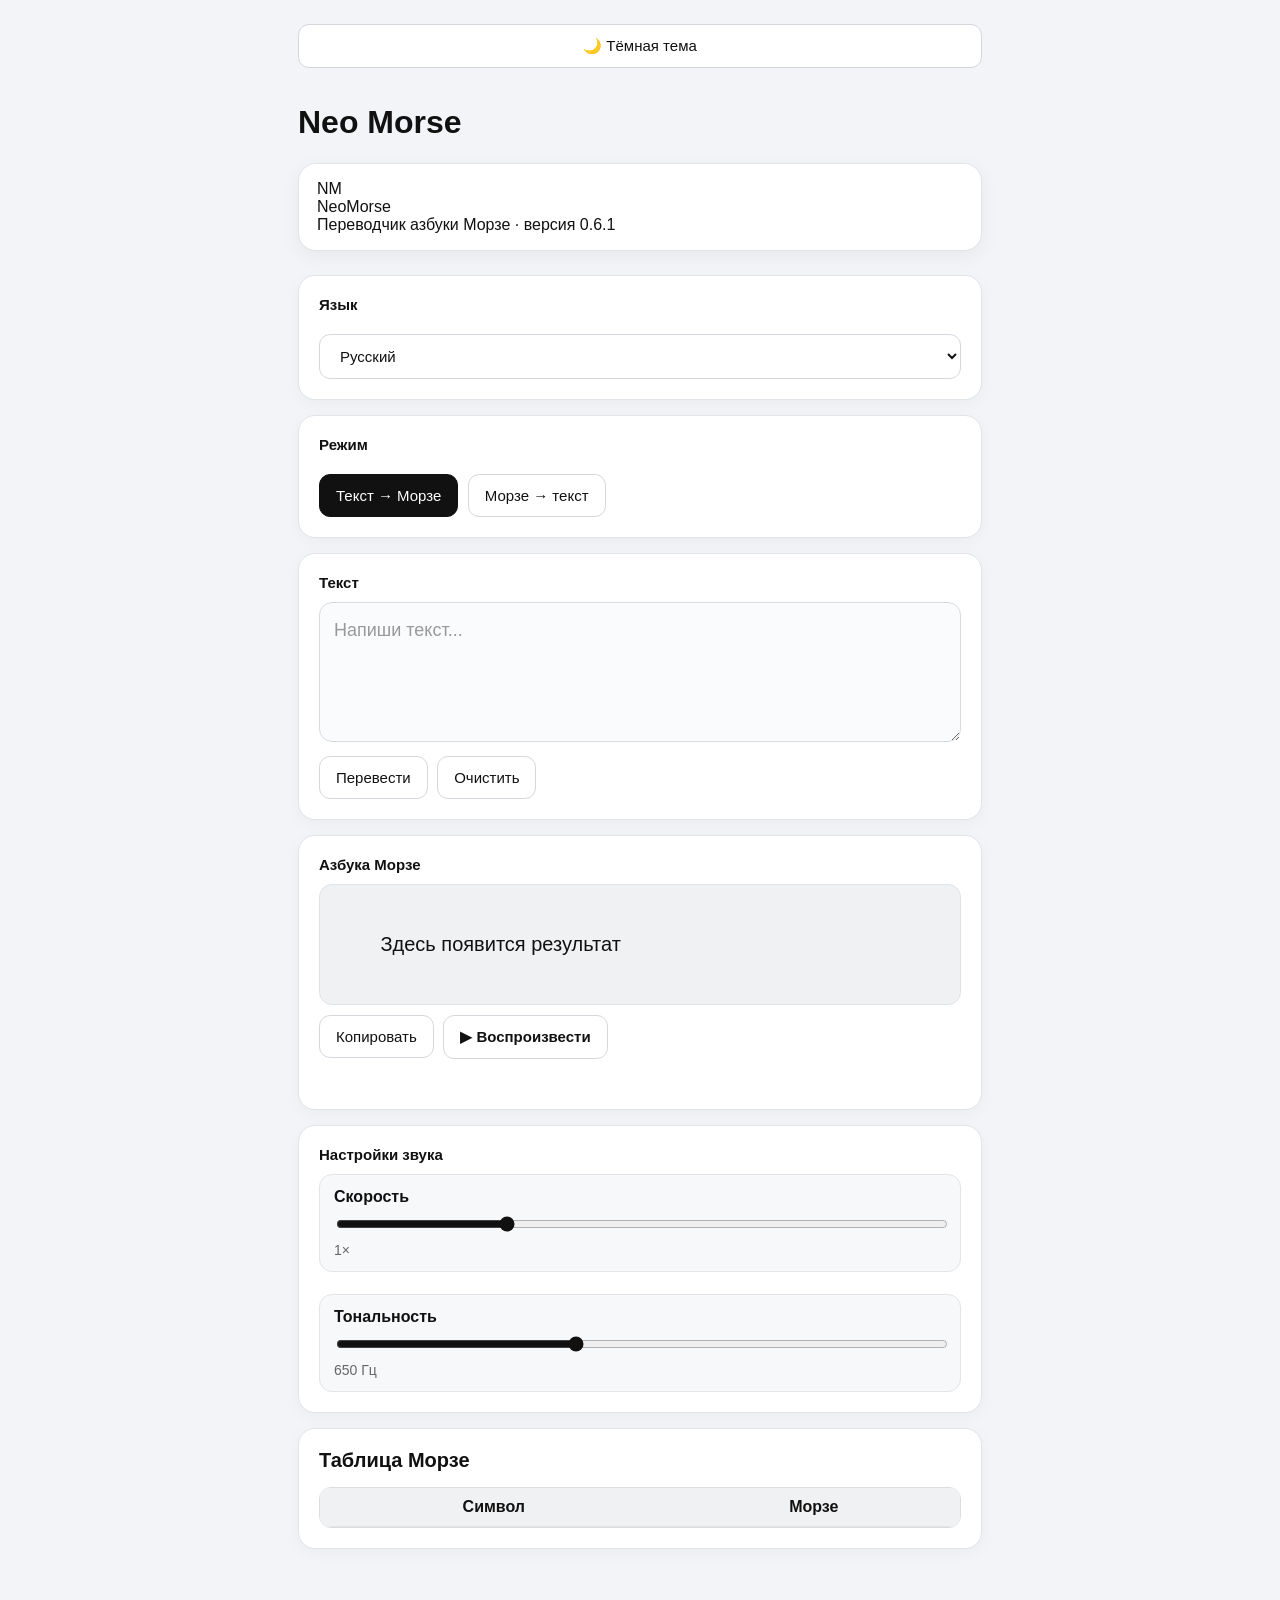
==== index.html @ 364a1598 "Remove commented section for NEO MORSE update" ====
<!DOCTYPE html>
<html lang="ru">
<head>
<meta charset="UTF-8">
<meta name="viewport" content="width=device-width, initial-scale=1.0">

<title>NeoMorse - v0.5.3</title>

<style>

    * {
        box-sizing: border-box;
    }

    html {
        scroll-behavior: smooth;
    }

    body {
        font-family: Arial, sans-serif;
        max-width: 720px;
        margin: 0 auto;
        padding: 24px 18px 40px;
        background: #f2f4f7;
        color: #111;
    }


    /* ==================================================
       HEADER
    ================================================== */

    .app-header {
        display: flex;
        align-items: center;
        gap: 14px;
        margin-bottom: 24px;
        padding: 16px 18px;
        background: white;
        border: 1px solid #e1e4e8;
        border-radius: 18px;
        box-shadow: 0 6px 20px rgba(0, 0, 0, 0.05);
    }


    .app-logo {
        width: 52px;
        height: 52px;
        flex: 0 0 52px;
        display: flex;
        align-items: center;
        justify-content: center;
        border-radius: 15px;
        background: #111;
        color: white;
        font-size: 18px;
        font-weight: 800;
        letter-spacing: -1px;
    }


    .app-title-area {
        min-width: 0;
    }


    .app-title {
        margin: 0;
        font-size: 25px;
        line-height: 1.1;
        letter-spacing: -0.5px;
    }


    .app-subtitle {
        margin-top: 5px;
        color: #777;
        font-size: 13px;
    }


    /* ==================================================
       BOXES
    ================================================== */

    .box {
        background: white;
        padding: 20px;
        border-radius: 17px;
        margin-bottom: 15px;
        border: 1px solid #e1e4e8;
        box-shadow: 0 4px 15px rgba(0, 0, 0, 0.035);
    }


    .box:last-child {
        margin-bottom: 0;
    }


    /* ==================================================
       LABELS
    ================================================== */

    .label {
        font-weight: 700;
        margin-bottom: 11px;
        font-size: 15px;
    }


    .setting-label {
        display: block;
        font-weight: 700;
        margin-bottom: 8px;
    }


    /* ==================================================
       TEXTAREA
    ================================================== */

    textarea {
        width: 100%;
        height: 140px;
        box-sizing: border-box;
        resize: vertical;
        padding: 14px;
        font-size: 18px;
        font-family: Arial, sans-serif;
        line-height: 1.45;
        color: #111;
        background: #fafbfc;
        border: 1px solid #d7dbe0;
        border-radius: 13px;
        outline: none;
        transition:
            border-color 0.15s ease,
            box-shadow 0.15s ease,
            background 0.15s ease;
    }


    textarea::placeholder {
        color: #999;
    }


    textarea:hover {
        background: #fff;
        border-color: #c9ced4;
    }


    textarea:focus {
        background: white;
        border-color: #111;
        box-shadow: 0 0 0 3px rgba(0, 0, 0, 0.07);
    }


    /* ==================================================
       BUTTONS
    ================================================== */

    button,
    select {
        padding: 12px 16px;
        margin-top: 10px;
        margin-right: 5px;
        border: 1px solid #d4d8dd;
        border-radius: 11px;
        background: white;
        color: #111;
        cursor: pointer;
        font-size: 15px;
        font-family: Arial, sans-serif;
        transition:
            background 0.15s ease,
            border-color 0.15s ease,
            transform 0.08s ease,
            box-shadow 0.15s ease;
    }


    button:hover,
    select:hover {
        background: #f3f4f5;
        border-color: #c4c9cf;
    }


    button:active {
        transform: translateY(1px);
    }


    button:focus-visible,
    select:focus-visible {
        outline: none;
        border-color: #111;
        box-shadow: 0 0 0 3px rgba(0, 0, 0, 0.08);
    }


    button.active {
        background: #111;
        color: white;
        border-color: #111;
    }


    button.active:hover {
        background: #222;
    }


    /* ==================================================
       SELECT
    ================================================== */

    select {
        width: 100%;
        margin-right: 0;
        appearance: auto;
    }


    /* ==================================================
       RESULT
    ================================================== */

    .result {
        min-height: 70px;
        padding: 16px;
        background: #f0f1f3;
        border: 1px solid #e0e2e5;
        border-radius: 13px;
        font-size: 20px;
        word-break: break-word;
        white-space: pre-wrap;
        line-height: 1.45;
    }


    /* ==================================================
       STATUS
    ================================================== */

    #status {
        min-height: 20px;
        margin-top: 10px;
        color: #70757b;
        font-size: 14px;
    }


    /* ==================================================
       PLAY BUTTON
    ================================================== */

    #playButton {
        font-weight: 700;
    }


    #playButton.playing {
        background: #111;
        color: white;
        border-color: #111;
    }


    /* ==================================================
       TABLE
    ================================================== */

    .table-title {
        margin-top: 0;
        margin-bottom: 15px;
        font-size: 20px;
    }


    .table-wrapper {
        width: 100%;
        overflow-x: auto;
        border: 1px solid #ddd;
        border-radius: 12px;
    }


    .morse-table {
        width: 100%;
        border-collapse: collapse;
        background: white;
    }


    .morse-table th,
    .morse-table td {
        padding: 10px;
        border-bottom: 1px solid #e1e3e6;
        text-align: center;
    }


    .morse-table tr:last-child td {
        border-bottom: none;
    }


    .morse-table th {
        background: #f0f1f3;
        font-weight: bold;
    }


    .morse-table tbody tr:hover {
        background: #fafafa;
    }


    .morse-code {
        font-family: monospace;
        font-size: 18px;
        letter-spacing: 2px;
    }


    /* ==================================================
       SETTINGS
    ================================================== */

    .setting {
        margin-bottom: 22px;
        padding: 13px 14px;
        background: #f7f8f9;
        border: 1px solid #e3e5e8;
        border-radius: 13px;
    }


    .setting:last-child {
        margin-bottom: 0;
    }


    .setting-value {
        display: block;
        margin-top: 6px;
        color: #666;
        font-size: 14px;
    }


    input[type="range"] {
        width: 100%;
        accent-color: #111;
        cursor: pointer;
    }


    /* ==================================================
       MOBILE
    ================================================== */

    @media (max-width: 500px) {

        body {
            max-width: 100%;
            margin: 0;
            padding: 12px 10px 25px;
        }


        .app-header {
            padding: 14px;
            margin-bottom: 12px;
            border-radius: 16px;
        }


        .app-logo {
            width: 46px;
            height: 46px;
            flex-basis: 46px;
            border-radius: 13px;
            font-size: 16px;
        }


        .app-title {
            font-size: 22px;
        }


        .app-subtitle {
            font-size: 12px;
        }


        .box {
            padding: 15px;
            border-radius: 15px;
            margin-bottom: 12px;
        }


        textarea {
            height: 125px;
            font-size: 17px;
        }


        button,
        select {
            font-size: 14px;
            padding: 11px 12px;
        }


        .result {
            font-size: 18px;
            padding: 14px;
        }


        .morse-table th,
        .morse-table td {
            padding: 8px 5px;
        }


        .morse-code {
            font-size: 17px;
        }

    }


    /* ==================================================
       VERY SMALL PHONES
    ================================================== */

    @media (max-width: 360px) {

        body {
            padding-left: 7px;
            padding-right: 7px;
        }


        .app-header {
            gap: 10px;
        }


        .app-logo {
            width: 42px;
            height: 42px;
            flex-basis: 42px;
        }


        .app-title {
            font-size: 20px;
        }


        .box {
            padding: 13px;
        }


        button {
            padding: 10px;
        }

    }


/* ==================================================
   DARK MODE — Neo Morse 0.5.2
================================================== */

body.dark-mode {
    background: #121212;
    color: #eeeeee;
}

body.dark-mode .subtitle {
    color: #aaaaaa;
}

body.dark-mode .box {
    background: #1e1e1e;
    border-color: #333333;
}

body.dark-mode textarea {
    background: #181818;
    color: #eeeeee;
    border-color: #444444;
}

body.dark-mode textarea::placeholder {
    color: #888888;
}

body.dark-mode button,
body.dark-mode select {
    background: #1e1e1e;
    color: #eeeeee;
    border-color: #444444;
}

body.dark-mode button:hover,
body.dark-mode select:hover {
    background: #2a2a2a;
}

body.dark-mode button.active {
    background: #eeeeee;
    color: #111111;
}

body.dark-mode .result {
    background: #181818;
    color: #eeeeee;
}

body.dark-mode #status {
    color: #aaaaaa;
}

body.dark-mode .morse-table {
    background: #1e1e1e;
    color: #eeeeee;
}

body.dark-mode .morse-table th,
body.dark-mode .morse-table td {
    border-color: #444444;
}

body.dark-mode .morse-table th {
    background: #2a2a2a;
}

body.dark-mode .setting-value {
    color: #aaaaaa;
}


/* Кнопка тёмной темы */

.theme-button {
    width: 100%;
    margin-top: 0;
    margin-bottom: 15px;
}

   
</style>
</head>

<body>

<button
    id="themeButton"
    class="theme-button"
>
    🌙 Тёмная тема
</button>

   <h1>Neo Morse</h1>


<!-- ==================================================
     NEO MORSE HEADER
================================================== -->

<header class="app-header">

    <div class="brand">

        <div class="brand-logo">
            NM
        </div>

        <div class="brand-text">

            <div class="brand-name">
                NeoMorse
            </div>

            <div class="brand-version">
                Переводчик азбуки Морзе · версия 0.6.1
            </div>

        </div>

    </div>

</header>


<!-- ==================================================
     ЯЗЫК
================================================== -->

<div class="box">

    <div class="label">
        Язык
    </div>

    <select id="languageSelect">

        <option value="ru">
            Русский
        </option>

        <option value="en">
            English
        </option>

    </select>

</div>


<!-- ==================================================
     РЕЖИМ
================================================== -->

<div class="box">

    <div class="label">
        Режим
    </div>

    <button id="encodeButton" class="active">
        Текст → Морзе
    </button>

    <button id="decodeButton">
        Морзе → текст
    </button>

</div>


<!-- ==================================================
     ВВОД
================================================== -->

<div class="box">

    <div class="label" id="inputLabel">
        Текст
    </div>

    <textarea
        id="input"
        placeholder="Напиши текст..."
    ></textarea>

    <br>

    <button id="translateButton">
        Перевести
    </button>

    <button id="clearButton">
        Очистить
    </button>

</div>


<!-- ==================================================
     РЕЗУЛЬТАТ
================================================== -->

<div class="box">

    <div class="label" id="resultLabel">
        Азбука Морзе
    </div>

    <div id="result" class="result">
        Здесь появится результат
    </div>

    <button id="copyButton">
        Копировать
    </button>

    <button id="playButton">
        ▶ Воспроизвести
    </button>

    <div id="status"></div>

</div>


<!-- ==================================================
     НАСТРОЙКИ ЗВУКА
================================================== -->

<div class="box">

    <div class="label">
        Настройки звука
    </div>


    <div class="setting">

        <span class="setting-label">
            Скорость
        </span>

        <input
            type="range"
            id="speedRange"
            min="0.25"
            max="3"
            step="0.25"
            value="1"
        >

        <span
            class="setting-value"
            id="speedValue"
        >
            1×
        </span>

    </div>


    <div class="setting">

        <span class="setting-label">
            Тональность
        </span>

        <input
            type="range"
            id="pitchRange"
            min="300"
            max="1200"
            step="50"
            value="650"
        >

        <span
            class="setting-value"
            id="pitchValue"
        >
            650 Гц
        </span>

    </div>

</div>


<!-- ==================================================
     ТАБЛИЦА
================================================== -->

<div class="box">

    <h2 class="table-title">
        Таблица Морзе
    </h2>

    <div class="table-wrapper">

        <table class="morse-table">

            <thead>

                <tr>
                    <th>Символ</th>
                    <th>Морзе</th>
                </tr>

            </thead>

            <tbody id="morseTableBody"></tbody>

        </table>

    </div>

</div>


<script>

/* ==================================================
   АЗБУКА МОРЗЕ — РУССКИЙ
================================================== */

const MORSE_RU = {

    "А": ".-",
    "Б": "-...",
    "В": ".--",
    "Г": "--.",
    "Д": "-..",
    "Е": ".",
    "Ё": ".",
    "Ж": "...-",
    "З": "--..",
    "И": "..",
    "Й": ".---",
    "К": "-.-",
    "Л": ".-..",
    "М": "--",
    "Н": "-.",
    "О": "---",
    "П": ".--.",
    "Р": ".-.",
    "С": "...",
    "Т": "-",
    "У": "..-",
    "Ф": "..-.",
    "Х": "....",
    "Ц": "-.-.",
    "Ч": "---.",
    "Ш": "----",
    "Щ": "--.-",
    "Ъ": "--.--",
    "Ы": "-.--",
    "Ь": "-..-",
    "Э": "..-..",
    "Ю": "..--",
    "Я": ".-.-",

    "0": "-----",
    "1": ".----",
    "2": "..---",
    "3": "...--",
    "4": "....-",
    "5": ".....",
    "6": "-....",
    "7": "--...",
    "8": "---..",
    "9": "----.",

    ".": ".-.-.-",
    ",": "--..--",
    "?": "..--..",
    "!": "-.-.--",
    ":": "---...",
    ";": "-.-.-.",
    "-": "-....-",
    "\"": ".-..-.",
    "(": "-.--.",
    ")": "-.--.-",
    "/": "-..-.",
    "@": ".--.-."
};


/* ==================================================
   АЗБУКА МОРЗЕ — ENGLISH
================================================== */

const MORSE_EN = {

    "A": ".-",
    "B": "-...",
    "C": "-.-.",
    "D": "-..",
    "E": ".",
    "F": "..-.",
    "G": "--.",
    "H": "....",
    "I": "..",
    "J": ".---",
    "K": "-.-",
    "L": ".-..",
    "M": "--",
    "N": "-.",
    "O": "---",
    "P": ".--.",
    "Q": "--.-",
    "R": ".-.",
    "S": "...",
    "T": "-",
    "U": "..-",
    "V": "...-",
    "W": ".--",
    "X": "-..-",
    "Y": "-.--",
    "Z": "--..",

    "0": "-----",
    "1": ".----",
    "2": "..---",
    "3": "...--",
    "4": "....-",
    "5": ".....",
    "6": "-....",
    "7": "--...",
    "8": "---..",
    "9": "----.",

    ".": ".-.-.-",
    ",": "--..--",
    "?": "..--..",
    "!": "-.-.--",
    ":": "---...",
    ";": "-.-.-.",
    "-": "-....-",
    "\"": ".-..-.",
    "(": "-.--.",
    ")": "-.--.-",
    "/": "-..-.",
    "@": ".--.-."
};


/* ==================================================
   ПОЛУЧИТЬ ТЕКУЩУЮ АЗБУКУ
================================================== */

function getCurrentMorse() {

    if (
        languageSelect.value === "en"
    ) {
        return MORSE_EN;
    }

    return MORSE_RU;
}


/* ==================================================
   ОБРАТНАЯ ТАБЛИЦА
================================================== */

function createReverseMorse(morse) {

    const reverse = {};

    for (const symbol in morse) {

        const code = morse[symbol];

        if (!reverse[code]) {

            reverse[code] = symbol;
        }
    }

    return reverse;
}


/* ==================================================
   ЭЛЕМЕНТЫ
================================================== */

const input =
    document.getElementById("input");

const result =
    document.getElementById("result");

const translateButton =
    document.getElementById("translateButton");

const clearButton =
    document.getElementById("clearButton");

const copyButton =
    document.getElementById("copyButton");

const playButton =
    document.getElementById("playButton");

const encodeButton =
    document.getElementById("encodeButton");

const decodeButton =
    document.getElementById("decodeButton");

const inputLabel =
    document.getElementById("inputLabel");

const resultLabel =
    document.getElementById("resultLabel");

const status =
    document.getElementById("status");

const languageSelect =
    document.getElementById("languageSelect");

const morseTableBody =
    document.getElementById("morseTableBody");

const speedRange =
    document.getElementById("speedRange");

const speedValue =
    document.getElementById("speedValue");

const pitchRange =
    document.getElementById("pitchRange");

const pitchValue =
    document.getElementById("pitchValue");


/* ==================================================
   СОСТОЯНИЕ
================================================== */

let mode = "encode";

let isPlaying = false;

let stopRequested = false;

let audioContext = null;

let oscillator = null;


/* ==================================================
   ТЕКСТ → МОРЗЕ
================================================== */

function textToMorse(text) {

    const morse =
        getCurrentMorse();

    text =
        text.toUpperCase();

    let output = [];

    for (
        let i = 0;
        i < text.length;
        i++
    ) {

        const character = text[i];

        if (character === " ") {

            output.push("/");

        } else if (
            morse[character]
        ) {

            output.push(
                morse[character]
            );
        }
    }

    return output.join(" ");
}


/* ==================================================
   МОРЗЕ → ТЕКСТ
================================================== */

function morseToText(text) {

    const reverse =
        createReverseMorse(
            getCurrentMorse()
        );

    text =
        text.trim();

    if (text === "") {
        return "";
    }

    const words =
        text.split("/");

    let output = [];

    for (
        let w = 0;
        w < words.length;
        w++
    ) {

        const word =
            words[w].trim();

        if (word === "") {
            continue;
        }

        const letters =
            word.split(/\s+/);

        let decodedWord = "";

        for (
            let i = 0;
            i < letters.length;
            i++
        ) {

            const code =
                letters[i];

            if (
                reverse[code]
            ) {

                decodedWord +=
                    reverse[code];

            } else {

                decodedWord += "?";
            }
        }

        output.push(
            decodedWord
        );
    }

    return output.join(" ");
}


/* ==================================================
   ПЕРЕВОД
================================================== */

function translate() {

    stopPlayback();

    const text =
        input.value;

    if (
        text.trim() === ""
    ) {

        result.textContent =
            "Здесь появится результат";

        status.textContent = "";

        return;
    }

    if (mode === "encode") {

        result.textContent =
            textToMorse(text);

    } else {

        result.textContent =
            morseToText(text);
    }

    status.textContent =
        "Готово";
}


/* ==================================================
   ТАБЛИЦА
================================================== */

function updateMorseTable() {

    const morse = getCurrentMorse();

    morseTableBody.innerHTML = "";

    Object.keys(morse).forEach(function(symbol) {

        const row = document.createElement("tr");

        const symbolCell = document.createElement("td");
        const codeCell = document.createElement("td");

        symbolCell.textContent = symbol;

        codeCell.textContent = morse[symbol];
        codeCell.className = "morse-code";

        row.appendChild(symbolCell);
        row.appendChild(codeCell);

        morseTableBody.appendChild(row);

    });
}


/* ==================================================
   СМЕНА ЯЗЫКА
================================================== */

languageSelect.addEventListener(
    "change",
    function() {

        stopPlayback();

        updateMorseTable();

        status.textContent = "Язык изменён";

    }
);


/* ==================================================
   РЕЖИМ ТЕКСТ → МОРЗЕ
================================================== */

encodeButton.addEventListener(
    "click",
    function() {

        stopPlayback();

        mode = "encode";

        encodeButton.classList.add("active");
        decodeButton.classList.remove("active");

        inputLabel.textContent = "Текст";
        resultLabel.textContent = "Азбука Морзе";

        input.placeholder = "Напиши текст...";

        input.value = "";

        result.textContent =
            "Здесь появится результат";

        status.textContent = "";

    }
);


/* ==================================================
   РЕЖИМ МОРЗЕ → ТЕКСТ
================================================== */

decodeButton.addEventListener(
    "click",
    function() {

        stopPlayback();

        mode = "decode";

        decodeButton.classList.add("active");
        encodeButton.classList.remove("active");

        inputLabel.textContent = "Азбука Морзе";
        resultLabel.textContent = "Текст";

        input.placeholder =
            "Например: ... --- ...";

        input.value = "";

        result.textContent =
            "Здесь появится результат";

        status.textContent = "";

    }
);


/* ==================================================
   КНОПКА ПЕРЕВЕСТИ
================================================== */

translateButton.addEventListener(
    "click",
    function() {

        translate();

    }
);


/* ==================================================
   ОЧИСТКА
================================================== */

clearButton.addEventListener(
    "click",
    function() {

        stopPlayback();

        input.value = "";

        result.textContent =
            "Здесь появится результат";

        status.textContent = "";

    }
);


/* ==================================================
   КОПИРОВАНИЕ
================================================== */

copyButton.addEventListener(
    "click",
    async function() {

        const text =
            result.textContent;

        if (
            !text ||
            text === "Здесь появится результат"
        ) {

            status.textContent =
                "Нечего копировать";

            return;
        }

        try {

            await navigator.clipboard.writeText(text);

            status.textContent =
                "Скопировано";

        } catch (error) {

            status.textContent =
                "Не удалось скопировать";

        }

    }
);


/* ==================================================
   СКОРОСТЬ
================================================== */

speedRange.addEventListener(
    "input",
    function() {

        speedValue.textContent =
            speedRange.value + "×";

    }
);


/* ==================================================
   ТОНАЛЬНОСТЬ
================================================== */

pitchRange.addEventListener(
    "input",
    function() {

        pitchValue.textContent =
            pitchRange.value + " Гц";

    }
);


/* ==================================================
   СОЗДАНИЕ AUDIO CONTEXT
================================================== */

function createAudio() {

    const AudioContext =
        window.AudioContext ||
        window.webkitAudioContext;

    if (!AudioContext) {

        status.textContent =
            "Браузер не поддерживает звук";

        return false;
    }

    audioContext =
        new AudioContext();

    if (
        audioContext.state === "suspended"
    ) {

        audioContext.resume();

    }

    return true;
}


/* ==================================================
   ВОСПРОИЗВЕДЕНИЕ ОДНОГО СИГНАЛА
================================================== */

function playTone(duration) {

    return new Promise(function(resolve) {

        if (
            stopRequested ||
            !audioContext
        ) {

            resolve();
            return;

        }

        oscillator =
            audioContext.createOscillator();

        const gain =
            audioContext.createGain();

        oscillator.type = "sine";

        oscillator.frequency.value =
            Number(pitchRange.value);

        gain.gain.value = 0.15;

        oscillator.connect(gain);

        gain.connect(
            audioContext.destination
        );

        oscillator.start();

        setTimeout(function() {

            if (oscillator) {

                try {

                    oscillator.stop();

                } catch (error) {}

                oscillator = null;

            }

            resolve();

        }, duration);

    });
}


/* ==================================================
   ПАУЗА
================================================== */

function wait(ms) {

    return new Promise(function(resolve) {

        setTimeout(resolve, ms);

    });
}


/* ==================================================
   ОСТАНОВКА ВОСПРОИЗВЕДЕНИЯ
================================================== */

function stopPlayback() {

    stopRequested = true;

    isPlaying = false;

    if (oscillator) {

        try {

            oscillator.stop();

        } catch (error) {}

        oscillator = null;

    }

    if (audioContext) {

        try {

            audioContext.close();

        } catch (error) {}

        audioContext = null;

    }

    playButton.textContent =
        "▶ Воспроизвести";

    playButton.classList.remove(
        "playing"
    );

}


/* ==================================================
   ПОЛУЧИТЬ МОРЗЕ ДЛЯ ВОСПРОИЗВЕДЕНИЯ
================================================== */

function getMorseForPlayback() {

    if (mode === "encode") {

        const morse =
            result.textContent.trim();

        if (
            !morse ||
            morse === "Здесь появится результат"
        ) {

            return "";

        }

        return morse;

    }

    return input.value.trim();

}


/* ==================================================
   ВОСПРОИЗВЕДЕНИЕ МОРЗЕ
================================================== */

async function playMorseSound(morseText) {

    if (
        !morseText ||
        morseText ===
        "Здесь появится результат"
    ) {

        status.textContent =
            "Сначала получи перевод";

        return;

    }

    if (!createAudio()) {

        return;

    }

    stopRequested = false;
    isPlaying = true;

    playButton.textContent =
        "■ Остановить";

    playButton.classList.add(
        "playing"
    );

    status.textContent =
        "Воспроизведение...";


    const speed =
        Number(speedRange.value);

    const dot =
        100 / speed;


    const words =
        morseText.split("/");


    for (
        let w = 0;
        w < words.length;
        w++
    ) {

        if (stopRequested) {
            break;
        }

        const word =
            words[w].trim();

        if (!word) {
            continue;
        }

        const letters =
            word.split(/\s+/);


        for (
            let l = 0;
            l < letters.length;
            l++
        ) {

            if (stopRequested) {
                break;
            }

            const code =
                letters[l];


            for (
                let i = 0;
                i < code.length;
                i++
            ) {

                if (stopRequested) {
                    break;
                }

                const symbol =
                    code[i];


                if (symbol === ".") {

                    await playTone(dot);

                } else if (
                    symbol === "-"
                ) {

                    await playTone(dot * 3);

                }


                if (
                    i < code.length - 1 &&
                    !stopRequested
                ) {

                    await wait(dot);

                }

            }


            if (
                l < letters.length - 1 &&
                !stopRequested
            ) {

                await wait(dot * 3);

            }

        }


        if (
            w < words.length - 1 &&
            !stopRequested
        ) {

            await wait(dot * 7);

        }

    }


    const wasStopped =
        stopRequested;


    if (oscillator) {

        try {

            oscillator.stop();

        } catch (error) {}

        oscillator = null;

    }


    if (audioContext) {

        try {

            await audioContext.close();

        } catch (error) {}

        audioContext = null;

    }


    isPlaying = false;

    playButton.textContent =
        "▶ Воспроизвести";

    playButton.classList.remove(
        "playing"
    );


    if (wasStopped) {

        status.textContent =
            "Воспроизведение остановлено";

    } else {

        status.textContent =
            "Воспроизведение завершено";

    }

}


/* ==================================================
   КНОПКА ВОСПРОИЗВЕСТИ / ОСТАНОВИТЬ
================================================== */

playButton.addEventListener(
    "click",
    function() {

        if (isPlaying) {

            stopPlayback();

            status.textContent =
                "Воспроизведение остановлено";

            return;

        }


        const morseText =
            getMorseForPlayback();


        playMorseSound(
            morseText
        );

    }
);


/* ==================================================
   ПЕРВОНАЧАЛЬНАЯ ТАБЛИЦА
================================================== */

updateMorseTable();


/* ==================================================
   NEO MORSE 0.6
   FULL STATE LOCAL STORAGE
================================================== */

const STORAGE = {
    theme: "neoMorse_theme",
    language: "neoMorse_language",
    mode: "neoMorse_mode",
    speed: "neoMorse_speed",
    pitch: "neoMorse_pitch",
    input: "neoMorse_input",
    result: "neoMorse_result"
};


/* ==================================================
   LOCAL STORAGE — БЕЗОПАСНЫЕ ФУНКЦИИ
================================================== */

function saveLocal(key, value) {

    try {

        localStorage.setItem(
            key,
            value
        );

    } catch (error) {

        console.log(
            "Local Storage недоступен"
        );
    }
}


function loadLocal(key) {

    try {

        return localStorage.getItem(
            key
        );

    } catch (error) {

        return null;
    }
}


/* ==================================================
   ТЕМА
================================================== */

function applyTheme() {

    const savedTheme =
        loadLocal(STORAGE.theme);

    if (savedTheme === "dark") {

        document.body.classList.add(
            "dark-mode"
        );

    } else {

        document.body.classList.remove(
            "dark-mode"
        );
    }

    updateThemeButton();
}


function updateThemeButton() {

    if (
        document.body.classList.contains(
            "dark-mode"
        )
    ) {

        themeButton.textContent =
            "☀️ Светлая тема";

    } else {

        themeButton.textContent =
            "🌙 Тёмная тема";
    }
}


themeButton.addEventListener(
    "click",
    function() {

        const dark =
            document.body.classList.toggle(
                "dark-mode"
            );

        saveLocal(
            STORAGE.theme,
            dark ? "dark" : "light"
        );

        updateThemeButton();
    }
);


/* ==================================================
   ЯЗЫК
================================================== */

function saveLanguage() {

    saveLocal(
        STORAGE.language,
        languageSelect.value
    );
}


/* ==================================================
   СКОРОСТЬ
================================================== */

function saveSpeed() {

    saveLocal(
        STORAGE.speed,
        speedRange.value
    );
}


function updateSpeedText() {

    speedValue.textContent =
        speedRange.value + "×";
}


/* ==================================================
   ТОНАЛЬНОСТЬ
================================================== */

function savePitch() {

    saveLocal(
        STORAGE.pitch,
        pitchRange.value
    );
}


function updatePitchText() {

    pitchValue.textContent =
        pitchRange.value + " Гц";
}


/* ==================================================
   РЕЖИМ
================================================== */

function saveMode() {

    saveLocal(
        STORAGE.mode,
        mode
    );
}


/* ==================================================
   ВВОД
================================================== */

function saveInput() {

    saveLocal(
        STORAGE.input,
        input.value
    );
}


/* ==================================================
   РЕЗУЛЬТАТ
================================================== */

function saveResult() {

    saveLocal(
        STORAGE.result,
        result.textContent
    );
}


/* ==================================================
   АВТОСОХРАНЕНИЕ ВВОДА
================================================== */

input.addEventListener(
    "input",
    function() {

        saveInput();
    }
);


/* ==================================================
   АВТОСОХРАНЕНИЕ СКОРОСТИ
================================================== */

speedRange.addEventListener(
    "input",
    function() {

        updateSpeedText();

        saveSpeed();
    }
);


/* ==================================================
   АВТОСОХРАНЕНИЕ ТОНАЛЬНОСТИ
================================================== */

pitchRange.addEventListener(
    "input",
    function() {

        updatePitchText();

        savePitch();
    }
);


/* ==================================================
   АВТОСОХРАНЕНИЕ ЯЗЫКА
================================================== */

languageSelect.addEventListener(
    "change",
    function() {

        saveLanguage();
    }
);


/* ==================================================
   АВТОСОХРАНЕНИЕ РЕЖИМА
================================================== */

encodeButton.addEventListener(
    "click",
    function() {

        saveMode();
    }
);


decodeButton.addEventListener(
    "click",
    function() {

        saveMode();
    }
);


/* ==================================================
   ВОССТАНОВЛЕНИЕ ЯЗЫКА
================================================== */

function restoreLanguage() {

    const saved =
        loadLocal(STORAGE.language);

    if (
        saved === "ru" ||
        saved === "en"
    ) {

        languageSelect.value =
            saved;
    }

    updateMorseTable();
}


/* ==================================================
   ВОССТАНОВЛЕНИЕ СКОРОСТИ
================================================== */

function restoreSpeed() {

    const saved =
        loadLocal(STORAGE.speed);

    if (saved !== null) {

        const value =
            Number(saved);

        if (
            value >= 0.25 &&
            value <= 3
        ) {

            speedRange.value =
                value;
        }
    }

    updateSpeedText();
}


/* ==================================================
   ВОССТАНОВЛЕНИЕ ТОНАЛЬНОСТИ
================================================== */

function restorePitch() {

    const saved =
        loadLocal(STORAGE.pitch);

    if (saved !== null) {

        const value =
            Number(saved);

        if (
            value >= 300 &&
            value <= 1200
        ) {

            pitchRange.value =
                value;
        }
    }

    updatePitchText();
}


/* ==================================================
   ВОССТАНОВЛЕНИЕ РЕЖИМА
================================================== */

function restoreMode() {

    const saved =
        loadLocal(STORAGE.mode);

    if (saved === "decode") {

        mode = "decode";

        decodeButton.classList.add(
            "active"
        );

        encodeButton.classList.remove(
            "active"
        );

        inputLabel.textContent =
            "Азбука Морзе";

        resultLabel.textContent =
            "Текст";

        input.placeholder =
            "Например: ... --- ...";

    } else {

        mode = "encode";

        encodeButton.classList.add(
            "active"
        );

        decodeButton.classList.remove(
            "active"
        );

        inputLabel.textContent =
            "Текст";

        resultLabel.textContent =
            "Азбука Морзе";

        input.placeholder =
            "Напиши текст...";
    }
}


/* ==================================================
   ВОССТАНОВЛЕНИЕ ВВОДА
================================================== */

function restoreInput() {

    const saved =
        loadLocal(STORAGE.input);

    if (saved !== null) {

        input.value =
            saved;
    }
}


/* ==================================================
   ВОССТАНОВЛЕНИЕ РЕЗУЛЬТАТА
================================================== */

function restoreResult() {

    const saved =
        loadLocal(STORAGE.result);

    if (
        saved !== null &&
        saved !== ""
    ) {

        result.textContent =
            saved;
    }
}


/* ==================================================
   СОХРАНЕНИЕ РЕЗУЛЬТАТА
================================================== */

translateButton.addEventListener(
    "click",
    function() {

        /*
            Основной обработчик translate()
            уже выполнил перевод.
            Поэтому здесь только сохраняем
            получившийся результат.
        */

        setTimeout(
            function() {

                saveInput();

                saveResult();

            },
            0
        );
    }
);


/* ==================================================
   ОЧИСТКА
================================================== */

clearButton.addEventListener(
    "click",
    function() {

        setTimeout(
            function() {

                saveInput();

                saveResult();

            },
            0
        );
    }
);


/* ==================================================
   ПЕРВОНАЧАЛЬНАЯ ЗАГРУЗКА
================================================== */

applyTheme();

restoreLanguage();

restoreSpeed();

restorePitch();

restoreMode();

restoreInput();

restoreResult();


/* ==================================================
   NEO MORSE 0.6.1
   INTERFACE UPDATE
================================================== */

* {
    box-sizing: border-box;
}

body {
    max-width: 720px;
    margin: 0 auto;
    padding: 28px 18px 40px;

    line-height: 1.5;

    transition:
        background-color 0.2s ease,
        color 0.2s ease;
}


/* ==================================================
   HEADER
================================================== */

.app-header {
    margin-bottom: 22px;
}

.brand {
    display: flex;
    align-items: center;
    gap: 13px;
}


/* ==================================================
   NM LOGO
================================================== */

.brand-logo {
    width: 52px;
    height: 52px;

    display: flex;
    align-items: center;
    justify-content: center;

    flex-shrink: 0;

    background: #111;
    color: white;

    border-radius: 50%;

    font-family: Arial, sans-serif;
    font-size: 16px;
    font-weight: 700;
    letter-spacing: -1px;

    user-select: none;

    box-shadow:
        0 3px 10px rgba(0, 0, 0, 0.12);
}


/* ==================================================
   BRAND TEXT
================================================== */

.brand-name {
    font-size: 26px;
    font-weight: 700;
    letter-spacing: -0.5px;

    line-height: 1.1;
}

.brand-version {
    margin-top: 4px;

    color: #777;

    font-size: 14px;
}


/* ==================================================
   BOXES
================================================== */

.box {
    border-radius: 16px;

    box-shadow:
        0 2px 8px rgba(0, 0, 0, 0.035);

    transition:
        background-color 0.2s ease,
        border-color 0.2s ease,
        box-shadow 0.2s ease;
}

.box:hover {
    box-shadow:
        0 4px 14px rgba(0, 0, 0, 0.055);
}


/* ==================================================
   BUTTONS
================================================== */

button,
select {
    transition:
        background-color 0.15s ease,
        color 0.15s ease,
        border-color 0.15s ease,
        transform 0.1s ease;
}

button:active {
    transform: scale(0.98);
}

button:focus-visible,
select:focus-visible,
textarea:focus-visible,
input[type="range"]:focus-visible {
    outline: 2px solid #777;
    outline-offset: 2px;
}


/* ==================================================
   TEXTAREA
================================================== */

textarea {
    min-height: 140px;

    transition:
        border-color 0.15s ease,
        box-shadow 0.15s ease;
}

textarea:focus {
    border-color: #888;

    box-shadow:
        0 0 0 3px rgba(0, 0, 0, 0.05);
}


/* ==================================================
   RESULT
================================================== */

.result {
    border: 1px solid transparent;

    transition:
        background-color 0.2s ease,
        border-color 0.2s ease;
}


/* ==================================================
   TABLE
================================================== */

.table-wrapper {
    border-radius: 10px;
    overflow-x: auto;
}

.morse-table th,
.morse-table td {
    transition:
        background-color 0.15s ease;
}


/* ==================================================
   MOBILE
================================================== */

@media (max-width: 600px) {

    body {
        padding:
            18px 12px 30px;
    }

    .app-header {
        margin-bottom: 16px;
    }

    .brand-logo {
        width: 46px;
        height: 46px;

        font-size: 14px;
    }

    .brand-name {
        font-size: 22px;
    }

    .brand-version {
        font-size: 12px;
    }

    .box {
        padding: 16px;

        border-radius: 14px;
    }

    textarea {
        min-height: 125px;
        font-size: 17px;
    }

    button,
    select {
        min-height: 44px;
    }

    .result {
        font-size: 18px;
    }
}


/* ==================================================
   DARK MODE
================================================== */

body.dark-mode {

    background: #101010;
    color: #f2f2f2;
}

body.dark-mode .brand-logo {
    background: #f2f2f2;
    color: #111;

    box-shadow:
        0 3px 12px rgba(0, 0, 0, 0.35);
}

body.dark-mode .brand-version {
    color: #999;
}

body.dark-mode .box {
    background: #191919;
    border-color: #2d2d2d;

    box-shadow:
        0 3px 12px rgba(0, 0, 0, 0.25);
}

body.dark-mode textarea,
body.dark-mode select,
body.dark-mode button {
    background: #151515;
    color: #f2f2f2;
    border-color: #363636;
}

body.dark-mode textarea:focus {
    border-color: #777;

    box-shadow:
        0 0 0 3px rgba(255, 255, 255, 0.06);
}

body.dark-mode button:hover,
body.dark-mode select:hover {
    background: #242424;
}

body.dark-mode button.active,
body.dark-mode #playButton.playing {
    background: #f2f2f2;
    color: #111;
}

body.dark-mode .result {
    background: #222;
    border-color: #303030;
    color: #f2f2f2;
}

body.dark-mode .morse-table {
    background: #191919;
}

body.dark-mode .morse-table th {
    background: #252525;
}

body.dark-mode .morse-table th,
body.dark-mode .morse-table td {
    border-color: #363636;
}

body.dark-mode #status {
    color: #999;
}

body.dark-mode .setting-value {
    color: #999;
   }
   
   
</script>

</body>
</html>
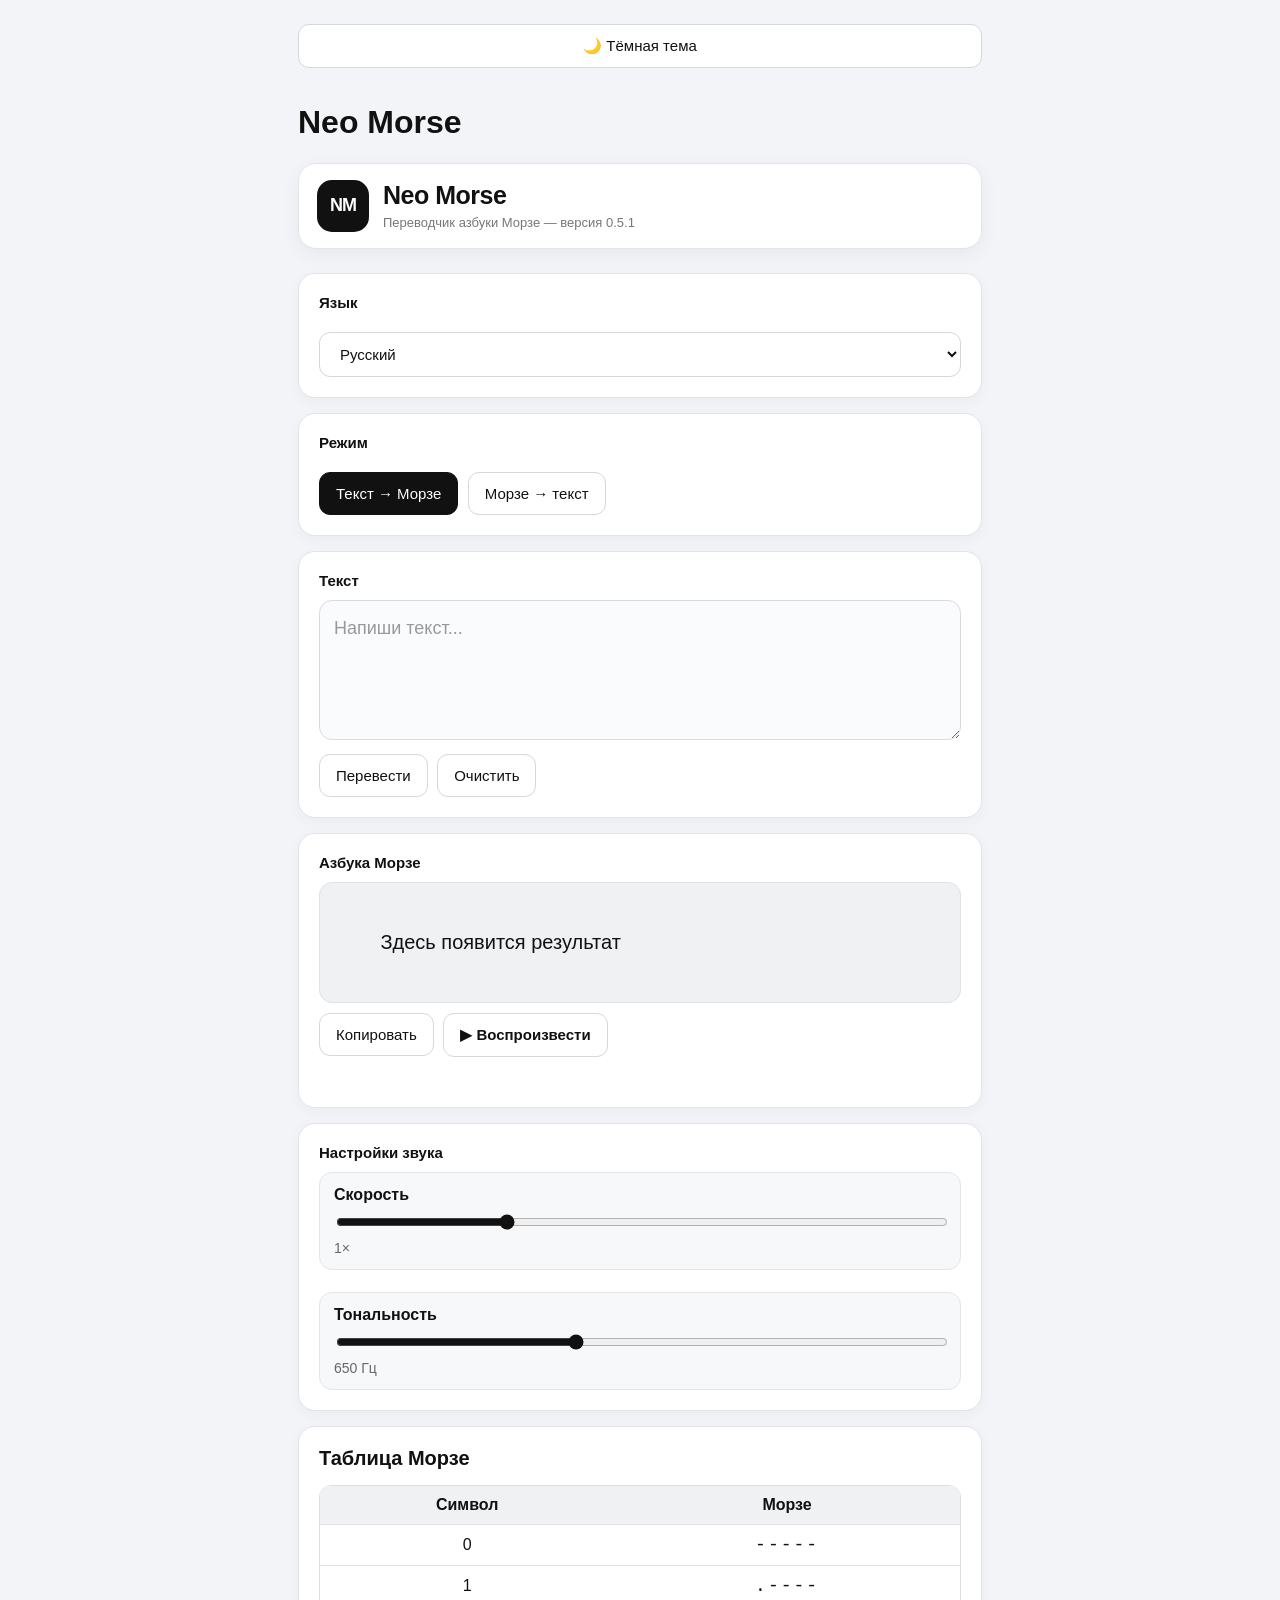
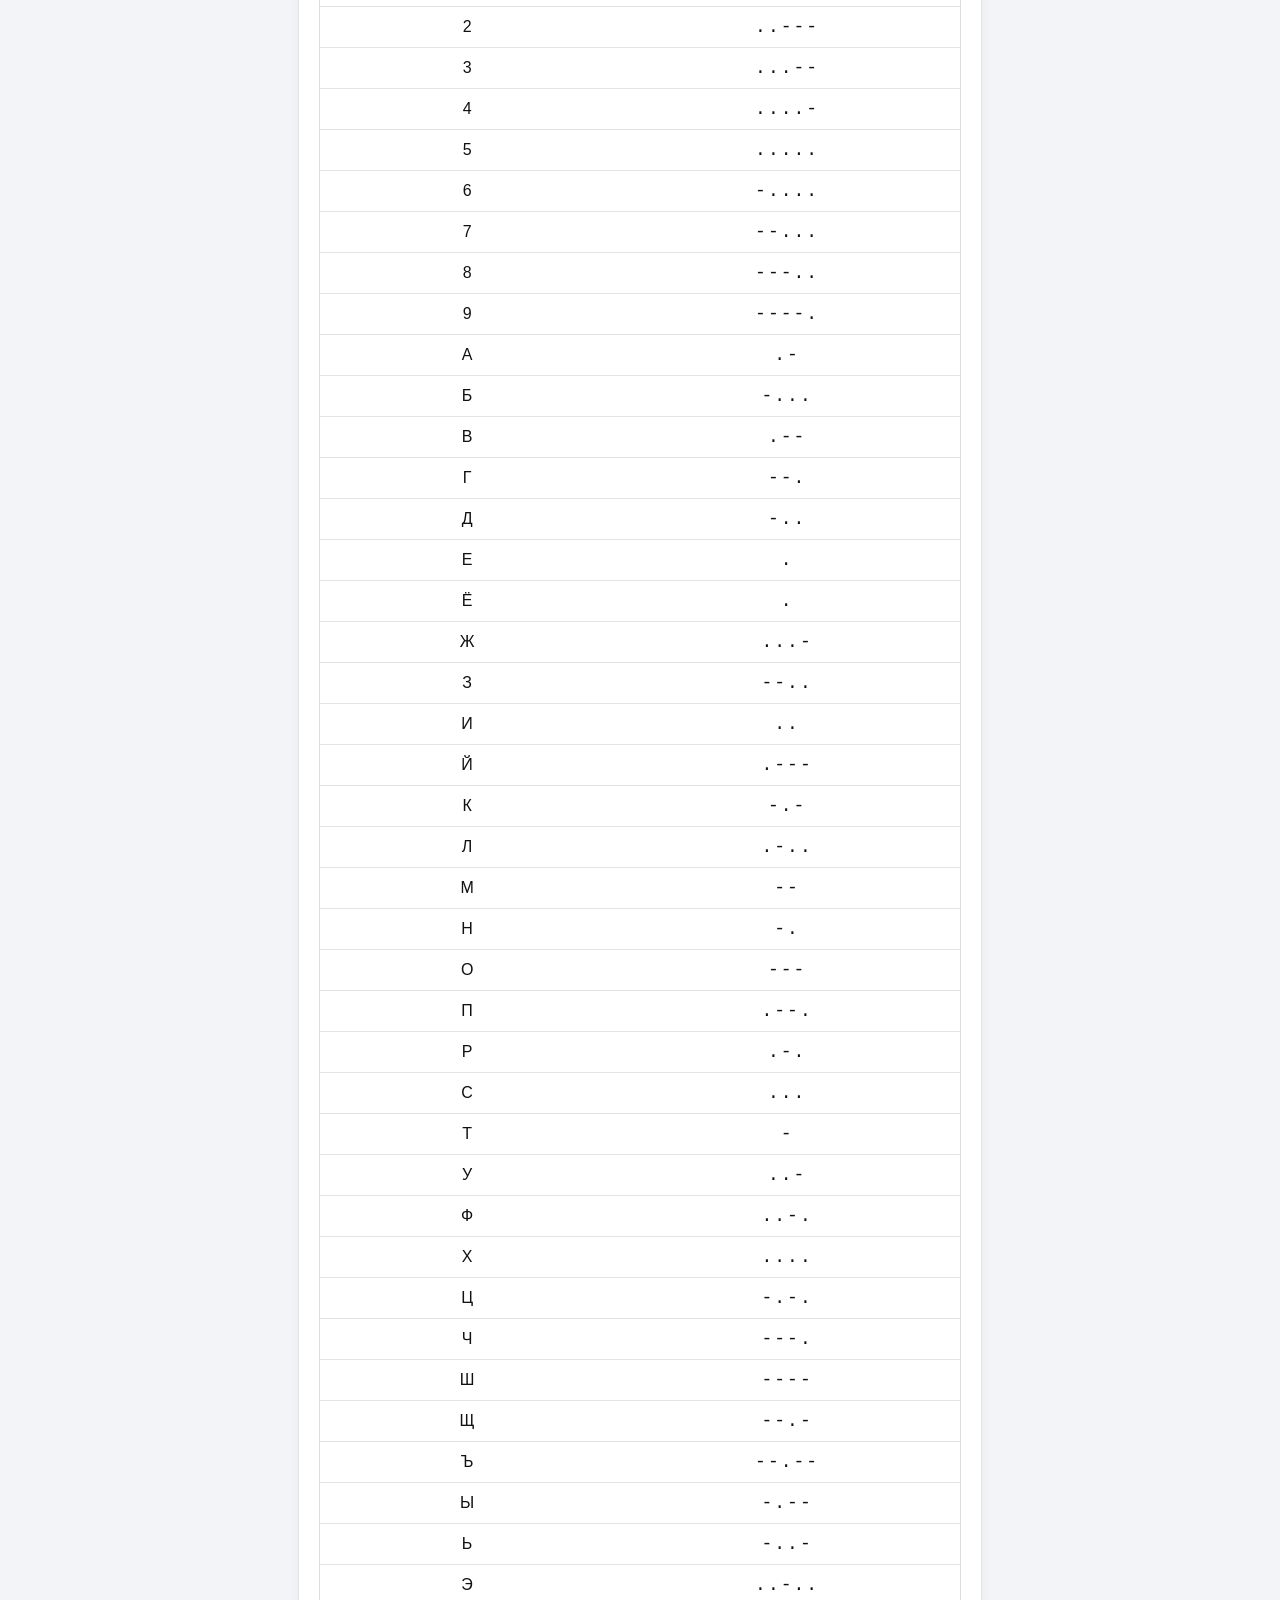
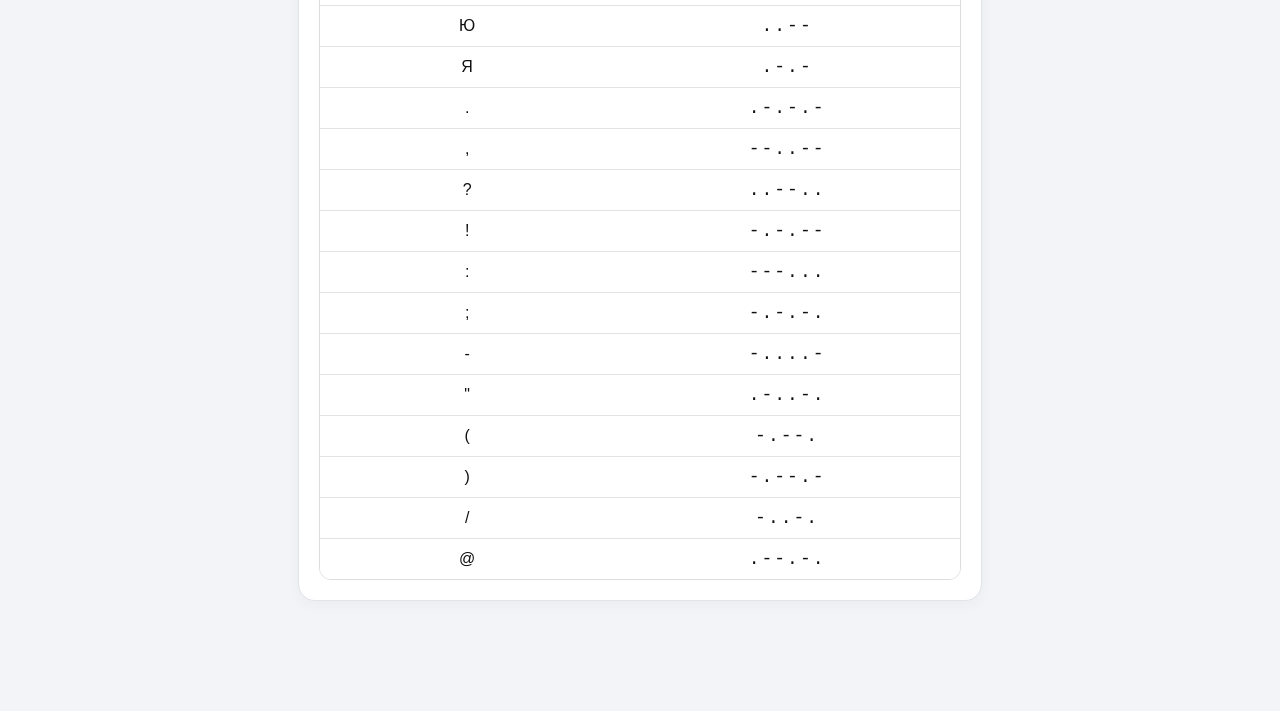
==== commit 370fcb74: "Revert to commit 26dc72e - Restore full local storage management" ====
--- a/index.html
+++ b/index.html
@@ -4,7 +4,7 @@
 <meta charset="UTF-8">
 <meta name="viewport" content="width=device-width, initial-scale=1.0">
 
-<title>NeoMorse - v0.5.3</title>
+<title>NeoMorse - v0.5.2</title>
 
 <style>
 
@@ -583,22 +583,18 @@
 
 <header class="app-header">
 
-    <div class="brand">
-
-        <div class="brand-logo">
-            NM
-        </div>
-
-        <div class="brand-text">
-
-            <div class="brand-name">
-                NeoMorse
-            </div>
-
-            <div class="brand-version">
-                Переводчик азбуки Морзе · версия 0.6.1
-            </div>
-
+    <div class="app-logo">
+        NM
+    </div>
+
+    <div class="app-title-area">
+
+        <h1 class="app-title">
+            Neo Morse
+        </h1>
+
+        <div class="app-subtitle">
+            Переводчик азбуки Морзе — версия 0.5.1
         </div>
 
     </div>
@@ -1007,377 +1003,322 @@
 const languageSelect =
     document.getElementById("languageSelect");
 
+const speedRange =
+    document.getElementById("speedRange");
+
+const speedValue =
+    document.getElementById("speedValue");
+
+const pitchRange =
+    document.getElementById("pitchRange");
+
+const pitchValue =
+    document.getElementById("pitchValue");
+
 const morseTableBody =
     document.getElementById("morseTableBody");
 
-const speedRange =
-    document.getElementById("speedRange");
-
-const speedValue =
-    document.getElementById("speedValue");
-
-const pitchRange =
-    document.getElementById("pitchRange");
-
-const pitchValue =
-    document.getElementById("pitchValue");
-
-
-/* ==================================================
-   СОСТОЯНИЕ
+
+/* ==================================================
+   РЕЖИМ КОДИРОВАНИЯ
 ================================================== */
 
 let mode = "encode";
 
-let isPlaying = false;
-
-let stopRequested = false;
-
-let audioContext = null;
-
-let oscillator = null;
-
-
-/* ==================================================
-   ТЕКСТ → МОРЗЕ
-================================================== */
-
-function textToMorse(text) {
+
+/* ==================================================
+   ПЕРЕВОД: ТЕКСТ → МОРЗЕ
+================================================== */
+
+function encodeText(text) {
+
+    const morse = getCurrentMorse();
+
+    const upperText =
+        text.toUpperCase();
+
+    let result = "";
+
+    for (let i = 0; i < upperText.length; i++) {
+
+        const char = upperText[i];
+
+        if (morse[char]) {
+
+            result += morse[char];
+
+        } else if (char === " ") {
+
+            result += " / ";
+
+        } else {
+
+            result += "?";
+        }
+
+        if (i < upperText.length - 1 && char !== " ") {
+
+            result += " ";
+        }
+    }
+
+    return result;
+}
+
+
+/* ==================================================
+   ПЕРЕВОД: МОРЗЕ → ТЕКСТ
+================================================== */
+
+function decodeText(text) {
+
+    const reverseMorse =
+        createReverseMorse(
+            getCurrentMorse()
+        );
+
+    const codes =
+        text.split(" ");
+
+    let result = "";
+
+    for (let i = 0; i < codes.length; i++) {
+
+        const code = codes[i];
+
+        if (code === "") {
+
+            continue;
+
+        } else if (code === "/") {
+
+            result += " ";
+
+        } else if (reverseMorse[code]) {
+
+            result += reverseMorse[code];
+
+        } else {
+
+            result += "?";
+        }
+    }
+
+    return result;
+}
+
+
+/* ==================================================
+   ОБНОВЛЕНИЕ ТАБЛИЦЫ МОРЗЕ
+================================================== */
+
+function updateMorseTable() {
 
     const morse =
         getCurrentMorse();
 
-    text =
-        text.toUpperCase();
-
-    let output = [];
-
-    for (
-        let i = 0;
-        i < text.length;
-        i++
-    ) {
-
-        const character = text[i];
-
-        if (character === " ") {
-
-            output.push("/");
-
-        } else if (
-            morse[character]
-        ) {
-
-            output.push(
-                morse[character]
-            );
-        }
-    }
-
-    return output.join(" ");
-}
-
-
-/* ==================================================
-   МОРЗЕ → ТЕКСТ
-================================================== */
-
-function morseToText(text) {
-
-    const reverse =
-        createReverseMorse(
-            getCurrentMorse()
-        );
-
-    text =
-        text.trim();
-
-    if (text === "") {
-        return "";
-    }
-
-    const words =
-        text.split("/");
-
-    let output = [];
-
-    for (
-        let w = 0;
-        w < words.length;
-        w++
-    ) {
-
-        const word =
-            words[w].trim();
-
-        if (word === "") {
-            continue;
-        }
-
-        const letters =
-            word.split(/\s+/);
-
-        let decodedWord = "";
-
-        for (
-            let i = 0;
-            i < letters.length;
-            i++
-        ) {
-
-            const code =
-                letters[i];
-
-            if (
-                reverse[code]
-            ) {
-
-                decodedWord +=
-                    reverse[code];
-
-            } else {
-
-                decodedWord += "?";
-            }
-        }
-
-        output.push(
-            decodedWord
-        );
-    }
-
-    return output.join(" ");
-}
-
-
-/* ==================================================
-   ПЕРЕВОД
-================================================== */
-
-function translate() {
-
-    stopPlayback();
-
-    const text =
-        input.value;
-
-    if (
-        text.trim() === ""
-    ) {
+    morseTableBody.innerHTML = "";
+
+    for (const symbol in morse) {
+
+        const code =
+            morse[symbol];
+
+        const row =
+            document.createElement("tr");
+
+        const symbolCell =
+            document.createElement("td");
+
+        symbolCell.textContent = symbol;
+
+        const codeCell =
+            document.createElement("td");
+
+        codeCell.classList.add(
+            "morse-code"
+        );
+
+        codeCell.textContent = code;
+
+        row.appendChild(symbolCell);
+
+        row.appendChild(codeCell);
+
+        morseTableBody.appendChild(row);
+    }
+}
+
+
+/* ==================================================
+   КНОПКА: ПЕРЕВОДИТЬ
+================================================== */
+
+translateButton.addEventListener(
+    "click",
+    function() {
+
+        const inputText =
+            input.value.trim();
+
+        if (inputText === "") {
+
+            result.textContent =
+                "Пусто";
+
+            status.textContent = "";
+
+            return;
+        }
+
+        let outputText;
+
+        if (mode === "encode") {
+
+            outputText =
+                encodeText(inputText);
+
+        } else {
+
+            outputText =
+                decodeText(inputText);
+        }
+
+        result.textContent =
+            outputText;
+
+        status.textContent = "";
+    }
+);
+
+
+/* ==================================================
+   КНОПКА: ОЧИСТИТЬ
+================================================== */
+
+clearButton.addEventListener(
+    "click",
+    function() {
+
+        input.value = "";
 
         result.textContent =
             "Здесь появится результат";
 
         status.textContent = "";
-
-        return;
-    }
-
-    if (mode === "encode") {
+    }
+);
+
+
+/* ==================================================
+   КНОПКА: КОПИРОВАТЬ
+================================================== */
+
+copyButton.addEventListener(
+    "click",
+    function() {
+
+        const text =
+            result.textContent;
+
+        if (text === "Здесь появится результат") {
+
+            status.textContent =
+                "Нечего копировать!";
+
+            return;
+        }
+
+        navigator.clipboard.writeText(text);
+
+        status.textContent =
+            "Скопировано!";
+
+        setTimeout(() => {
+
+            status.textContent = "";
+
+        }, 2000);
+    }
+);
+
+
+/* ==================================================
+   ПЕРЕКЛЮЧЕНИЕ РЕЖИМА
+================================================== */
+
+encodeButton.addEventListener(
+    "click",
+    function() {
+
+        if (mode === "encode") return;
+
+        mode = "encode";
+
+        encodeButton.classList.add("active");
+
+        decodeButton.classList.remove("active");
+
+        inputLabel.textContent = "Текст";
+
+        resultLabel.textContent = "Азбука Морзе";
+
+        input.placeholder = "Напиши текст...";
 
         result.textContent =
-            textToMorse(text);
-
-    } else {
+            "Здесь появится результат";
+
+        status.textContent = "";
+    }
+);
+
+
+decodeButton.addEventListener(
+    "click",
+    function() {
+
+        if (mode === "decode") return;
+
+        mode = "decode";
+
+        decodeButton.classList.add("active");
+
+        encodeButton.classList.remove("active");
+
+        inputLabel.textContent = "Азбука Морзе";
+
+        resultLabel.textContent = "Текст";
+
+        input.placeholder = "Например: ... --- ...";
 
         result.textContent =
-            morseToText(text);
-    }
-
-    status.textContent =
-        "Готово";
-}
-
-
-/* ==================================================
-   ТАБЛИЦА
-================================================== */
-
-function updateMorseTable() {
-
-    const morse = getCurrentMorse();
-
-    morseTableBody.innerHTML = "";
-
-    Object.keys(morse).forEach(function(symbol) {
-
-        const row = document.createElement("tr");
-
-        const symbolCell = document.createElement("td");
-        const codeCell = document.createElement("td");
-
-        symbolCell.textContent = symbol;
-
-        codeCell.textContent = morse[symbol];
-        codeCell.className = "morse-code";
-
-        row.appendChild(symbolCell);
-        row.appendChild(codeCell);
-
-        morseTableBody.appendChild(row);
-
-    });
-}
-
-
-/* ==================================================
-   СМЕНА ЯЗЫКА
+            "Здесь появится результат";
+
+        status.textContent = "";
+    }
+);
+
+
+/* ==================================================
+   ВЫБОР ЯЗЫКА
 ================================================== */
 
 languageSelect.addEventListener(
     "change",
     function() {
 
-        stopPlayback();
-
         updateMorseTable();
-
-        status.textContent = "Язык изменён";
-
-    }
-);
-
-
-/* ==================================================
-   РЕЖИМ ТЕКСТ → МОРЗЕ
-================================================== */
-
-encodeButton.addEventListener(
-    "click",
-    function() {
-
-        stopPlayback();
-
-        mode = "encode";
-
-        encodeButton.classList.add("active");
-        decodeButton.classList.remove("active");
-
-        inputLabel.textContent = "Текст";
-        resultLabel.textContent = "Азбука Морзе";
-
-        input.placeholder = "Напиши текст...";
-
-        input.value = "";
 
         result.textContent =
             "Здесь появится результат";
 
         status.textContent = "";
-
     }
 );
 
 
 /* ==================================================
-   РЕЖИМ МОРЗЕ → ТЕКСТ
-================================================== */
-
-decodeButton.addEventListener(
-    "click",
-    function() {
-
-        stopPlayback();
-
-        mode = "decode";
-
-        decodeButton.classList.add("active");
-        encodeButton.classList.remove("active");
-
-        inputLabel.textContent = "Азбука Морзе";
-        resultLabel.textContent = "Текст";
-
-        input.placeholder =
-            "Например: ... --- ...";
-
-        input.value = "";
-
-        result.textContent =
-            "Здесь появится результат";
-
-        status.textContent = "";
-
-    }
-);
-
-
-/* ==================================================
-   КНОПКА ПЕРЕВЕСТИ
-================================================== */
-
-translateButton.addEventListener(
-    "click",
-    function() {
-
-        translate();
-
-    }
-);
-
-
-/* ==================================================
-   ОЧИСТКА
-================================================== */
-
-clearButton.addEventListener(
-    "click",
-    function() {
-
-        stopPlayback();
-
-        input.value = "";
-
-        result.textContent =
-            "Здесь появится результат";
-
-        status.textContent = "";
-
-    }
-);
-
-
-/* ==================================================
-   КОПИРОВАНИЕ
-================================================== */
-
-copyButton.addEventListener(
-    "click",
-    async function() {
-
-        const text =
-            result.textContent;
-
-        if (
-            !text ||
-            text === "Здесь появится результат"
-        ) {
-
-            status.textContent =
-                "Нечего копировать";
-
-            return;
-        }
-
-        try {
-
-            await navigator.clipboard.writeText(text);
-
-            status.textContent =
-                "Скопировано";
-
-        } catch (error) {
-
-            status.textContent =
-                "Не удалось скопировать";
-
-        }
-
-    }
-);
-
-
-/* ==================================================
-   СКОРОСТЬ
+   ОБНОВЛЕНИЕ СКОРОСТИ
 ================================================== */
 
 speedRange.addEventListener(
@@ -1386,13 +1327,12 @@
 
         speedValue.textContent =
             speedRange.value + "×";
-
     }
 );
 
 
 /* ==================================================
-   ТОНАЛЬНОСТЬ
+   ОБНОВЛЕНИЕ ТОНАЛЬНОСТИ
 ================================================== */
 
 pitchRange.addEventListener(
@@ -1401,455 +1341,166 @@
 
         pitchValue.textContent =
             pitchRange.value + " Гц";
-
     }
 );
 
 
 /* ==================================================
-   СОЗДАНИЕ AUDIO CONTEXT
-================================================== */
-
-function createAudio() {
-
-    const AudioContext =
-        window.AudioContext ||
-        window.webkitAudioContext;
-
-    if (!AudioContext) {
-
-        status.textContent =
-            "Браузер не поддерживает звук";
-
-        return false;
-    }
-
-    audioContext =
-        new AudioContext();
-
-    if (
-        audioContext.state === "suspended"
-    ) {
-
-        audioContext.resume();
-
-    }
-
-    return true;
-}
-
-
-/* ==================================================
-   ВОСПРОИЗВЕДЕНИЕ ОДНОГО СИГНАЛА
-================================================== */
-
-function playTone(duration) {
-
-    return new Promise(function(resolve) {
-
-        if (
-            stopRequested ||
-            !audioContext
-        ) {
-
-            resolve();
-            return;
-
-        }
-
-        oscillator =
-            audioContext.createOscillator();
-
-        const gain =
-            audioContext.createGain();
-
-        oscillator.type = "sine";
-
-        oscillator.frequency.value =
-            Number(pitchRange.value);
-
-        gain.gain.value = 0.15;
-
-        oscillator.connect(gain);
-
-        gain.connect(
-            audioContext.destination
-        );
-
-        oscillator.start();
-
-        setTimeout(function() {
-
-            if (oscillator) {
-
-                try {
-
-                    oscillator.stop();
-
-                } catch (error) {}
-
-                oscillator = null;
-
-            }
-
-            resolve();
-
-        }, duration);
-
-    });
-}
-
-
-/* ==================================================
-   ПАУЗА
-================================================== */
-
-function wait(ms) {
-
-    return new Promise(function(resolve) {
-
-        setTimeout(resolve, ms);
-
-    });
-}
-
-
-/* ==================================================
-   ОСТАНОВКА ВОСПРОИЗВЕДЕНИЯ
-================================================== */
-
-function stopPlayback() {
-
-    stopRequested = true;
-
-    isPlaying = false;
-
-    if (oscillator) {
-
-        try {
-
-            oscillator.stop();
-
-        } catch (error) {}
-
-        oscillator = null;
-
-    }
-
-    if (audioContext) {
-
-        try {
-
-            audioContext.close();
-
-        } catch (error) {}
-
-        audioContext = null;
-
-    }
-
-    playButton.textContent =
-        "▶ Воспроизвести";
-
-    playButton.classList.remove(
-        "playing"
-    );
-
-}
-
-
-/* ==================================================
-   ПОЛУЧИТЬ МОРЗЕ ДЛЯ ВОСПРОИЗВЕДЕНИЯ
-================================================== */
-
-function getMorseForPlayback() {
-
-    if (mode === "encode") {
-
-        const morse =
-            result.textContent.trim();
-
-        if (
-            !morse ||
-            morse === "Здесь появится результат"
-        ) {
-
-            return "";
-
-        }
-
-        return morse;
-
-    }
-
-    return input.value.trim();
-
-}
-
-
-/* ==================================================
-   ВОСПРОИЗВЕДЕНИЕ МОРЗЕ
-================================================== */
-
-async function playMorseSound(morseText) {
-
-    if (
-        !morseText ||
-        morseText ===
-        "Здесь появится результат"
-    ) {
-
-        status.textContent =
-            "Сначала получи перевод";
-
-        return;
-
-    }
-
-    if (!createAudio()) {
-
-        return;
-
-    }
-
-    stopRequested = false;
-    isPlaying = true;
-
-    playButton.textContent =
-        "■ Остановить";
-
-    playButton.classList.add(
-        "playing"
-    );
-
-    status.textContent =
-        "Воспроизведение...";
-
+   ВОСПРОИЗВЕДЕНИЕ ЗВУКА
+================================================== */
+
+function playMorse(morseCode) {
+
+    const audioContext =
+        new (window.AudioContext || window.webkitAudioContext)();
 
     const speed =
-        Number(speedRange.value);
-
-    const dot =
-        100 / speed;
-
-
-    const words =
-        morseText.split("/");
-
-
-    for (
-        let w = 0;
-        w < words.length;
-        w++
-    ) {
-
-        if (stopRequested) {
-            break;
-        }
-
-        const word =
-            words[w].trim();
-
-        if (!word) {
-            continue;
-        }
-
-        const letters =
-            word.split(/\s+/);
-
-
-        for (
-            let l = 0;
-            l < letters.length;
-            l++
-        ) {
-
-            if (stopRequested) {
-                break;
-            }
-
-            const code =
-                letters[l];
-
-
-            for (
-                let i = 0;
-                i < code.length;
-                i++
-            ) {
-
-                if (stopRequested) {
-                    break;
-                }
-
-                const symbol =
-                    code[i];
-
-
-                if (symbol === ".") {
-
-                    await playTone(dot);
-
-                } else if (
-                    symbol === "-"
-                ) {
-
-                    await playTone(dot * 3);
-
-                }
-
-
-                if (
-                    i < code.length - 1 &&
-                    !stopRequested
-                ) {
-
-                    await wait(dot);
-
-                }
-
-            }
-
-
-            if (
-                l < letters.length - 1 &&
-                !stopRequested
-            ) {
-
-                await wait(dot * 3);
-
-            }
-
-        }
-
-
-        if (
-            w < words.length - 1 &&
-            !stopRequested
-        ) {
-
-            await wait(dot * 7);
-
-        }
-
-    }
-
-
-    const wasStopped =
-        stopRequested;
-
-
-    if (oscillator) {
-
-        try {
-
-            oscillator.stop();
-
-        } catch (error) {}
-
-        oscillator = null;
-
-    }
-
-
-    if (audioContext) {
-
-        try {
-
-            await audioContext.close();
-
-        } catch (error) {}
-
-        audioContext = null;
-
-    }
-
-
-    isPlaying = false;
-
-    playButton.textContent =
-        "▶ Воспроизвести";
-
-    playButton.classList.remove(
-        "playing"
-    );
-
-
-    if (wasStopped) {
-
-        status.textContent =
-            "Воспроизведение остановлено";
-
-    } else {
-
-        status.textContent =
-            "Воспроизведение завершено";
-
-    }
-
-}
-
-
-/* ==================================================
-   КНОПКА ВОСПРОИЗВЕСТИ / ОСТАНОВИТЬ
+        1 / Number(speedRange.value);
+
+    const frequency =
+        Number(pitchRange.value);
+
+    const dotDuration =
+        speed * 50;
+
+    const dashDuration =
+        speed * 150;
+
+    const gapDuration =
+        speed * 50;
+
+    const letterGapDuration =
+        speed * 150;
+
+    const wordGapDuration =
+        speed * 350;
+
+    let currentTime =
+        audioContext.currentTime;
+
+    for (let i = 0; i < morseCode.length; i++) {
+
+        const char = morseCode[i];
+
+        if (char === ".") {
+
+            const osc =
+                audioContext.createOscillator();
+
+            const gain =
+                audioContext.createGain();
+
+            osc.frequency.value = frequency;
+
+            osc.connect(gain);
+
+            gain.connect(audioContext.destination);
+
+            osc.start(currentTime);
+
+            osc.stop(currentTime + dotDuration / 1000);
+
+            currentTime +=
+                dotDuration / 1000;
+
+        } else if (char === "-") {
+
+            const osc =
+                audioContext.createOscillator();
+
+            const gain =
+                audioContext.createGain();
+
+            osc.frequency.value = frequency;
+
+            osc.connect(gain);
+
+            gain.connect(audioContext.destination);
+
+            osc.start(currentTime);
+
+            osc.stop(currentTime + dashDuration / 1000);
+
+            currentTime +=
+                dashDuration / 1000;
+
+        } else if (char === " ") {
+
+            currentTime +=
+                gapDuration / 1000;
+
+        } else if (char === "/") {
+
+            currentTime +=
+                wordGapDuration / 1000 -
+                gapDuration / 1000;
+        }
+
+        if (i < morseCode.length - 1 && char !== " " && char !== "/") {
+
+            currentTime +=
+                gapDuration / 1000;
+        }
+    }
+}
+
+
+/* ==================================================
+   КНОПКА: ВОСПРОИЗВЕСТИ
 ================================================== */
 
 playButton.addEventListener(
     "click",
     function() {
 
-        if (isPlaying) {
-
-            stopPlayback();
+        const text =
+            result.textContent;
+
+        if (text === "Здесь появится результат") {
 
             status.textContent =
-                "Воспроизведение остановлено";
+                "Нечего воспроизводить!";
 
             return;
-
-        }
-
-
-        const morseText =
-            getMorseForPlayback();
-
-
-        playMorseSound(
-            morseText
-        );
-
+        }
+
+        playButton.classList.add("playing");
+
+        playMorse(text);
+
+        const maxDuration = 30000;
+
+        setTimeout(() => {
+
+            playButton.classList.remove("playing");
+
+        }, maxDuration);
     }
 );
 
 
 /* ==================================================
-   ПЕРВОНАЧАЛЬНАЯ ТАБЛИЦА
-================================================== */
-
-updateMorseTable();
-
-
-/* ==================================================
-   NEO MORSE 0.6
-   FULL STATE LOCAL STORAGE
-================================================== */
-
-const STORAGE = {
+   DARK MODE + LOCAL STORAGE
+   Neo Morse 0.6
+================================================== */
+
+const STORAGE_KEYS = {
+
     theme: "neoMorse_theme",
     language: "neoMorse_language",
     mode: "neoMorse_mode",
     speed: "neoMorse_speed",
     pitch: "neoMorse_pitch",
-    input: "neoMorse_input",
-    result: "neoMorse_result"
+    input: "neoMorse_input"
+
 };
 
 
 /* ==================================================
-   LOCAL STORAGE — БЕЗОПАСНЫЕ ФУНКЦИИ
-================================================== */
-
-function saveLocal(key, value) {
+   БЕЗОПАСНАЯ РАБОТА С LOCAL STORAGE
+================================================== */
+
+function saveSetting(key, value) {
 
     try {
 
@@ -1860,14 +1511,17 @@
 
     } catch (error) {
 
-        console.log(
-            "Local Storage недоступен"
-        );
-    }
-}
-
-
-function loadLocal(key) {
+        /*
+            Если браузер запрещает
+            Local Storage, приложение
+            всё равно продолжит работать.
+        */
+
+    }
+}
+
+
+function loadSetting(key) {
 
     try {
 
@@ -1886,10 +1540,34 @@
    ТЕМА
 ================================================== */
 
-function applyTheme() {
+function updateThemeButton() {
+
+    const isDark =
+        document.body.classList.contains(
+            "dark-mode"
+        );
+
+    const themeButton =
+        document.getElementById("themeButton");
+
+    if (isDark) {
+
+        themeButton.textContent = "☀️ Светлая тема";
+
+    } else {
+
+        themeButton.textContent = "🌙 Тёмная тема";
+    }
+}
+
+
+function loadTheme() {
 
     const savedTheme =
-        loadLocal(STORAGE.theme);
+        loadSetting(
+            STORAGE_KEYS.theme
+        );
+
 
     if (savedTheme === "dark") {
 
@@ -1908,38 +1586,28 @@
 }
 
 
-function updateThemeButton() {
-
-    if (
-        document.body.classList.contains(
-            "dark-mode"
-        )
-    ) {
-
-        themeButton.textContent =
-            "☀️ Светлая тема";
-
-    } else {
-
-        themeButton.textContent =
-            "🌙 Тёмная тема";
-    }
-}
-
+const themeButton =
+    document.getElementById("themeButton");
 
 themeButton.addEventListener(
     "click",
     function() {
 
-        const dark =
-            document.body.classList.toggle(
+        document.body.classList.toggle(
+            "dark-mode"
+        );
+
+
+        const isDark =
+            document.body.classList.contains(
                 "dark-mode"
             );
 
-        saveLocal(
-            STORAGE.theme,
-            dark ? "dark" : "light"
-        );
+        saveSetting(
+            STORAGE_KEYS.theme,
+            isDark ? "dark" : "light"
+        );
+
 
         updateThemeButton();
     }
@@ -1950,189 +1618,115 @@
    ЯЗЫК
 ================================================== */
 
-function saveLanguage() {
-
-    saveLocal(
-        STORAGE.language,
-        languageSelect.value
-    );
-}
+languageSelect.addEventListener(
+    "change",
+    function() {
+
+        saveSetting(
+            STORAGE_KEYS.language,
+            languageSelect.value
+        );
+    }
+);
 
 
 /* ==================================================
    СКОРОСТЬ
 ================================================== */
 
-function saveSpeed() {
-
-    saveLocal(
-        STORAGE.speed,
-        speedRange.value
-    );
-}
-
-
-function updateSpeedText() {
-
-    speedValue.textContent =
-        speedRange.value + "×";
-}
+speedRange.addEventListener(
+    "input",
+    function() {
+
+        saveSetting(
+            STORAGE_KEYS.speed,
+            speedRange.value
+        );
+    }
+);
 
 
 /* ==================================================
    ТОНАЛЬНОСТЬ
 ================================================== */
 
-function savePitch() {
-
-    saveLocal(
-        STORAGE.pitch,
-        pitchRange.value
-    );
-}
-
-
-function updatePitchText() {
-
-    pitchValue.textContent =
-        pitchRange.value + " Гц";
-}
-
-
-/* ==================================================
-   РЕЖИМ
-================================================== */
-
-function saveMode() {
-
-    saveLocal(
-        STORAGE.mode,
-        mode
-    );
-}
-
-
-/* ==================================================
-   ВВОД
-================================================== */
-
-function saveInput() {
-
-    saveLocal(
-        STORAGE.input,
-        input.value
-    );
-}
-
-
-/* ==================================================
-   РЕЗУЛЬТАТ
-================================================== */
-
-function saveResult() {
-
-    saveLocal(
-        STORAGE.result,
-        result.textContent
-    );
-}
-
-
-/* ==================================================
-   АВТОСОХРАНЕНИЕ ВВОДА
+pitchRange.addEventListener(
+    "input",
+    function() {
+
+        saveSetting(
+            STORAGE_KEYS.pitch,
+            pitchRange.value
+        );
+    }
+);
+
+
+/* ==================================================
+   СОХРАНЕНИЕ РЕЖИМА
+================================================== */
+
+encodeButton.addEventListener(
+    "click",
+    function() {
+
+        saveSetting(
+            STORAGE_KEYS.mode,
+            "encode"
+        );
+    }
+);
+
+
+decodeButton.addEventListener(
+    "click",
+    function() {
+
+        saveSetting(
+            STORAGE_KEYS.mode,
+            "decode"
+        );
+    }
+);
+
+
+/* ==================================================
+   СОХРАНЕНИЕ ВВОДА
 ================================================== */
 
 input.addEventListener(
     "input",
     function() {
 
-        saveInput();
+        saveSetting(
+            STORAGE_KEYS.input,
+            input.value
+        );
     }
 );
 
 
 /* ==================================================
-   АВТОСОХРАНЕНИЕ СКОРОСТИ
-================================================== */
-
-speedRange.addEventListener(
-    "input",
-    function() {
-
-        updateSpeedText();
-
-        saveSpeed();
-    }
-);
-
-
-/* ==================================================
-   АВТОСОХРАНЕНИЕ ТОНАЛЬНОСТИ
-================================================== */
-
-pitchRange.addEventListener(
-    "input",
-    function() {
-
-        updatePitchText();
-
-        savePitch();
-    }
-);
-
-
-/* ==================================================
-   АВТОСОХРАНЕНИЕ ЯЗЫКА
-================================================== */
-
-languageSelect.addEventListener(
-    "change",
-    function() {
-
-        saveLanguage();
-    }
-);
-
-
-/* ==================================================
-   АВТОСОХРАНЕНИЕ РЕЖИМА
-================================================== */
-
-encodeButton.addEventListener(
-    "click",
-    function() {
-
-        saveMode();
-    }
-);
-
-
-decodeButton.addEventListener(
-    "click",
-    function() {
-
-        saveMode();
-    }
-);
-
-
-/* ==================================================
    ВОССТАНОВЛЕНИЕ ЯЗЫКА
 ================================================== */
 
-function restoreLanguage() {
-
-    const saved =
-        loadLocal(STORAGE.language);
+function loadLanguage() {
+
+    const savedLanguage =
+        loadSetting(
+            STORAGE_KEYS.language
+        );
+
 
     if (
-        saved === "ru" ||
-        saved === "en"
+        savedLanguage === "ru" ||
+        savedLanguage === "en"
     ) {
 
         languageSelect.value =
-            saved;
-    }
+            savedLanguage;
+    }
+
 
     updateMorseTable();
 }
@@ -2142,27 +1736,32 @@
    ВОССТАНОВЛЕНИЕ СКОРОСТИ
 ================================================== */
 
-function restoreSpeed() {
-
-    const saved =
-        loadLocal(STORAGE.speed);
-
-    if (saved !== null) {
-
-        const value =
-            Number(saved);
+function loadSpeed() {
+
+    const savedSpeed =
+        loadSetting(
+            STORAGE_KEYS.speed
+        );
+
+
+    if (savedSpeed !== null) {
+
+        const speed =
+            Number(savedSpeed);
+
 
         if (
-            value >= 0.25 &&
-            value <= 3
+            speed >= 0.25 &&
+            speed <= 3
         ) {
 
             speedRange.value =
-                value;
-        }
-    }
-
-    updateSpeedText();
+                savedSpeed;
+
+            speedValue.textContent =
+                savedSpeed + "×";
+        }
+    }
 }
 
 
@@ -2170,27 +1769,32 @@
    ВОССТАНОВЛЕНИЕ ТОНАЛЬНОСТИ
 ================================================== */
 
-function restorePitch() {
-
-    const saved =
-        loadLocal(STORAGE.pitch);
-
-    if (saved !== null) {
-
-        const value =
-            Number(saved);
+function loadPitch() {
+
+    const savedPitch =
+        loadSetting(
+            STORAGE_KEYS.pitch
+        );
+
+
+    if (savedPitch !== null) {
+
+        const pitch =
+            Number(savedPitch);
+
 
         if (
-            value >= 300 &&
-            value <= 1200
+            pitch >= 300 &&
+            pitch <= 1200
         ) {
 
             pitchRange.value =
-                value;
-        }
-    }
-
-    updatePitchText();
+                savedPitch;
+
+            pitchValue.textContent =
+                savedPitch + " Гц";
+        }
+    }
 }
 
 
@@ -2198,12 +1802,15 @@
    ВОССТАНОВЛЕНИЕ РЕЖИМА
 ================================================== */
 
-function restoreMode() {
-
-    const saved =
-        loadLocal(STORAGE.mode);
-
-    if (saved === "decode") {
+function loadMode() {
+
+    const savedMode =
+        loadSetting(
+            STORAGE_KEYS.mode
+        );
+
+
+    if (savedMode === "decode") {
 
         mode = "decode";
 
@@ -2249,435 +1856,43 @@
 
 
 /* ==================================================
-   ВОССТАНОВЛЕНИЕ ВВОДА
-================================================== */
-
-function restoreInput() {
-
-    const saved =
-        loadLocal(STORAGE.input);
-
-    if (saved !== null) {
+   ВОССТАНОВЛЕНИЕ ВВЕДЁННОГО ТЕКСТА
+================================================== */
+
+function loadInput() {
+
+    const savedInput =
+        loadSetting(
+            STORAGE_KEYS.input
+        );
+
+
+    if (savedInput !== null) {
 
         input.value =
-            saved;
-    }
-}
-
-
-/* ==================================================
-   ВОССТАНОВЛЕНИЕ РЕЗУЛЬТАТА
-================================================== */
-
-function restoreResult() {
-
-    const saved =
-        loadLocal(STORAGE.result);
-
-    if (
-        saved !== null &&
-        saved !== ""
-    ) {
-
-        result.textContent =
-            saved;
-    }
-}
-
-
-/* ==================================================
-   СОХРАНЕНИЕ РЕЗУЛЬТАТА
-================================================== */
-
-translateButton.addEventListener(
-    "click",
-    function() {
-
-        /*
-            Основной обработчик translate()
-            уже выполнил перевод.
-            Поэтому здесь только сохраняем
-            получившийся результат.
-        */
-
-        setTimeout(
-            function() {
-
-                saveInput();
-
-                saveResult();
-
-            },
-            0
-        );
-    }
-);
-
-
-/* ==================================================
-   ОЧИСТКА
-================================================== */
-
-clearButton.addEventListener(
-    "click",
-    function() {
-
-        setTimeout(
-            function() {
-
-                saveInput();
-
-                saveResult();
-
-            },
-            0
-        );
-    }
-);
-
-
-/* ==================================================
-   ПЕРВОНАЧАЛЬНАЯ ЗАГРУЗКА
-================================================== */
-
-applyTheme();
-
-restoreLanguage();
-
-restoreSpeed();
-
-restorePitch();
-
-restoreMode();
-
-restoreInput();
-
-restoreResult();
-
-
-/* ==================================================
-   NEO MORSE 0.6.1
-   INTERFACE UPDATE
-================================================== */
-
-* {
-    box-sizing: border-box;
-}
-
-body {
-    max-width: 720px;
-    margin: 0 auto;
-    padding: 28px 18px 40px;
-
-    line-height: 1.5;
-
-    transition:
-        background-color 0.2s ease,
-        color 0.2s ease;
-}
-
-
-/* ==================================================
-   HEADER
-================================================== */
-
-.app-header {
-    margin-bottom: 22px;
-}
-
-.brand {
-    display: flex;
-    align-items: center;
-    gap: 13px;
-}
-
-
-/* ==================================================
-   NM LOGO
-================================================== */
-
-.brand-logo {
-    width: 52px;
-    height: 52px;
-
-    display: flex;
-    align-items: center;
-    justify-content: center;
-
-    flex-shrink: 0;
-
-    background: #111;
-    color: white;
-
-    border-radius: 50%;
-
-    font-family: Arial, sans-serif;
-    font-size: 16px;
-    font-weight: 700;
-    letter-spacing: -1px;
-
-    user-select: none;
-
-    box-shadow:
-        0 3px 10px rgba(0, 0, 0, 0.12);
-}
-
-
-/* ==================================================
-   BRAND TEXT
-================================================== */
-
-.brand-name {
-    font-size: 26px;
-    font-weight: 700;
-    letter-spacing: -0.5px;
-
-    line-height: 1.1;
-}
-
-.brand-version {
-    margin-top: 4px;
-
-    color: #777;
-
-    font-size: 14px;
-}
-
-
-/* ==================================================
-   BOXES
-================================================== */
-
-.box {
-    border-radius: 16px;
-
-    box-shadow:
-        0 2px 8px rgba(0, 0, 0, 0.035);
-
-    transition:
-        background-color 0.2s ease,
-        border-color 0.2s ease,
-        box-shadow 0.2s ease;
-}
-
-.box:hover {
-    box-shadow:
-        0 4px 14px rgba(0, 0, 0, 0.055);
-}
-
-
-/* ==================================================
-   BUTTONS
-================================================== */
-
-button,
-select {
-    transition:
-        background-color 0.15s ease,
-        color 0.15s ease,
-        border-color 0.15s ease,
-        transform 0.1s ease;
-}
-
-button:active {
-    transform: scale(0.98);
-}
-
-button:focus-visible,
-select:focus-visible,
-textarea:focus-visible,
-input[type="range"]:focus-visible {
-    outline: 2px solid #777;
-    outline-offset: 2px;
-}
-
-
-/* ==================================================
-   TEXTAREA
-================================================== */
-
-textarea {
-    min-height: 140px;
-
-    transition:
-        border-color 0.15s ease,
-        box-shadow 0.15s ease;
-}
-
-textarea:focus {
-    border-color: #888;
-
-    box-shadow:
-        0 0 0 3px rgba(0, 0, 0, 0.05);
-}
-
-
-/* ==================================================
-   RESULT
-================================================== */
-
-.result {
-    border: 1px solid transparent;
-
-    transition:
-        background-color 0.2s ease,
-        border-color 0.2s ease;
-}
-
-
-/* ==================================================
-   TABLE
-================================================== */
-
-.table-wrapper {
-    border-radius: 10px;
-    overflow-x: auto;
-}
-
-.morse-table th,
-.morse-table td {
-    transition:
-        background-color 0.15s ease;
-}
-
-
-/* ==================================================
-   MOBILE
-================================================== */
-
-@media (max-width: 600px) {
-
-    body {
-        padding:
-            18px 12px 30px;
-    }
-
-    .app-header {
-        margin-bottom: 16px;
-    }
-
-    .brand-logo {
-        width: 46px;
-        height: 46px;
-
-        font-size: 14px;
-    }
-
-    .brand-name {
-        font-size: 22px;
-    }
-
-    .brand-version {
-        font-size: 12px;
-    }
-
-    .box {
-        padding: 16px;
-
-        border-radius: 14px;
-    }
-
-    textarea {
-        min-height: 125px;
-        font-size: 17px;
-    }
-
-    button,
-    select {
-        min-height: 44px;
-    }
-
-    .result {
-        font-size: 18px;
-    }
-}
-
-
-/* ==================================================
-   DARK MODE
-================================================== */
-
-body.dark-mode {
-
-    background: #101010;
-    color: #f2f2f2;
-}
-
-body.dark-mode .brand-logo {
-    background: #f2f2f2;
-    color: #111;
-
-    box-shadow:
-        0 3px 12px rgba(0, 0, 0, 0.35);
-}
-
-body.dark-mode .brand-version {
-    color: #999;
-}
-
-body.dark-mode .box {
-    background: #191919;
-    border-color: #2d2d2d;
-
-    box-shadow:
-        0 3px 12px rgba(0, 0, 0, 0.25);
-}
-
-body.dark-mode textarea,
-body.dark-mode select,
-body.dark-mode button {
-    background: #151515;
-    color: #f2f2f2;
-    border-color: #363636;
-}
-
-body.dark-mode textarea:focus {
-    border-color: #777;
-
-    box-shadow:
-        0 0 0 3px rgba(255, 255, 255, 0.06);
-}
-
-body.dark-mode button:hover,
-body.dark-mode select:hover {
-    background: #242424;
-}
-
-body.dark-mode button.active,
-body.dark-mode #playButton.playing {
-    background: #f2f2f2;
-    color: #111;
-}
-
-body.dark-mode .result {
-    background: #222;
-    border-color: #303030;
-    color: #f2f2f2;
-}
-
-body.dark-mode .morse-table {
-    background: #191919;
-}
-
-body.dark-mode .morse-table th {
-    background: #252525;
-}
-
-body.dark-mode .morse-table th,
-body.dark-mode .morse-table td {
-    border-color: #363636;
-}
-
-body.dark-mode #status {
-    color: #999;
-}
-
-body.dark-mode .setting-value {
-    color: #999;
-   }
-   
+            savedInput;
+    }
+}
+
+
+/* ==================================================
+   ПЕРВЫЙ ЗАПУСК
+================================================== */
+
+loadTheme();
+
+loadLanguage();
+
+loadSpeed();
+
+loadPitch();
+
+loadMode();
+
+loadInput();
+
    
 </script>
 
 </body>
-</html>
+</html>
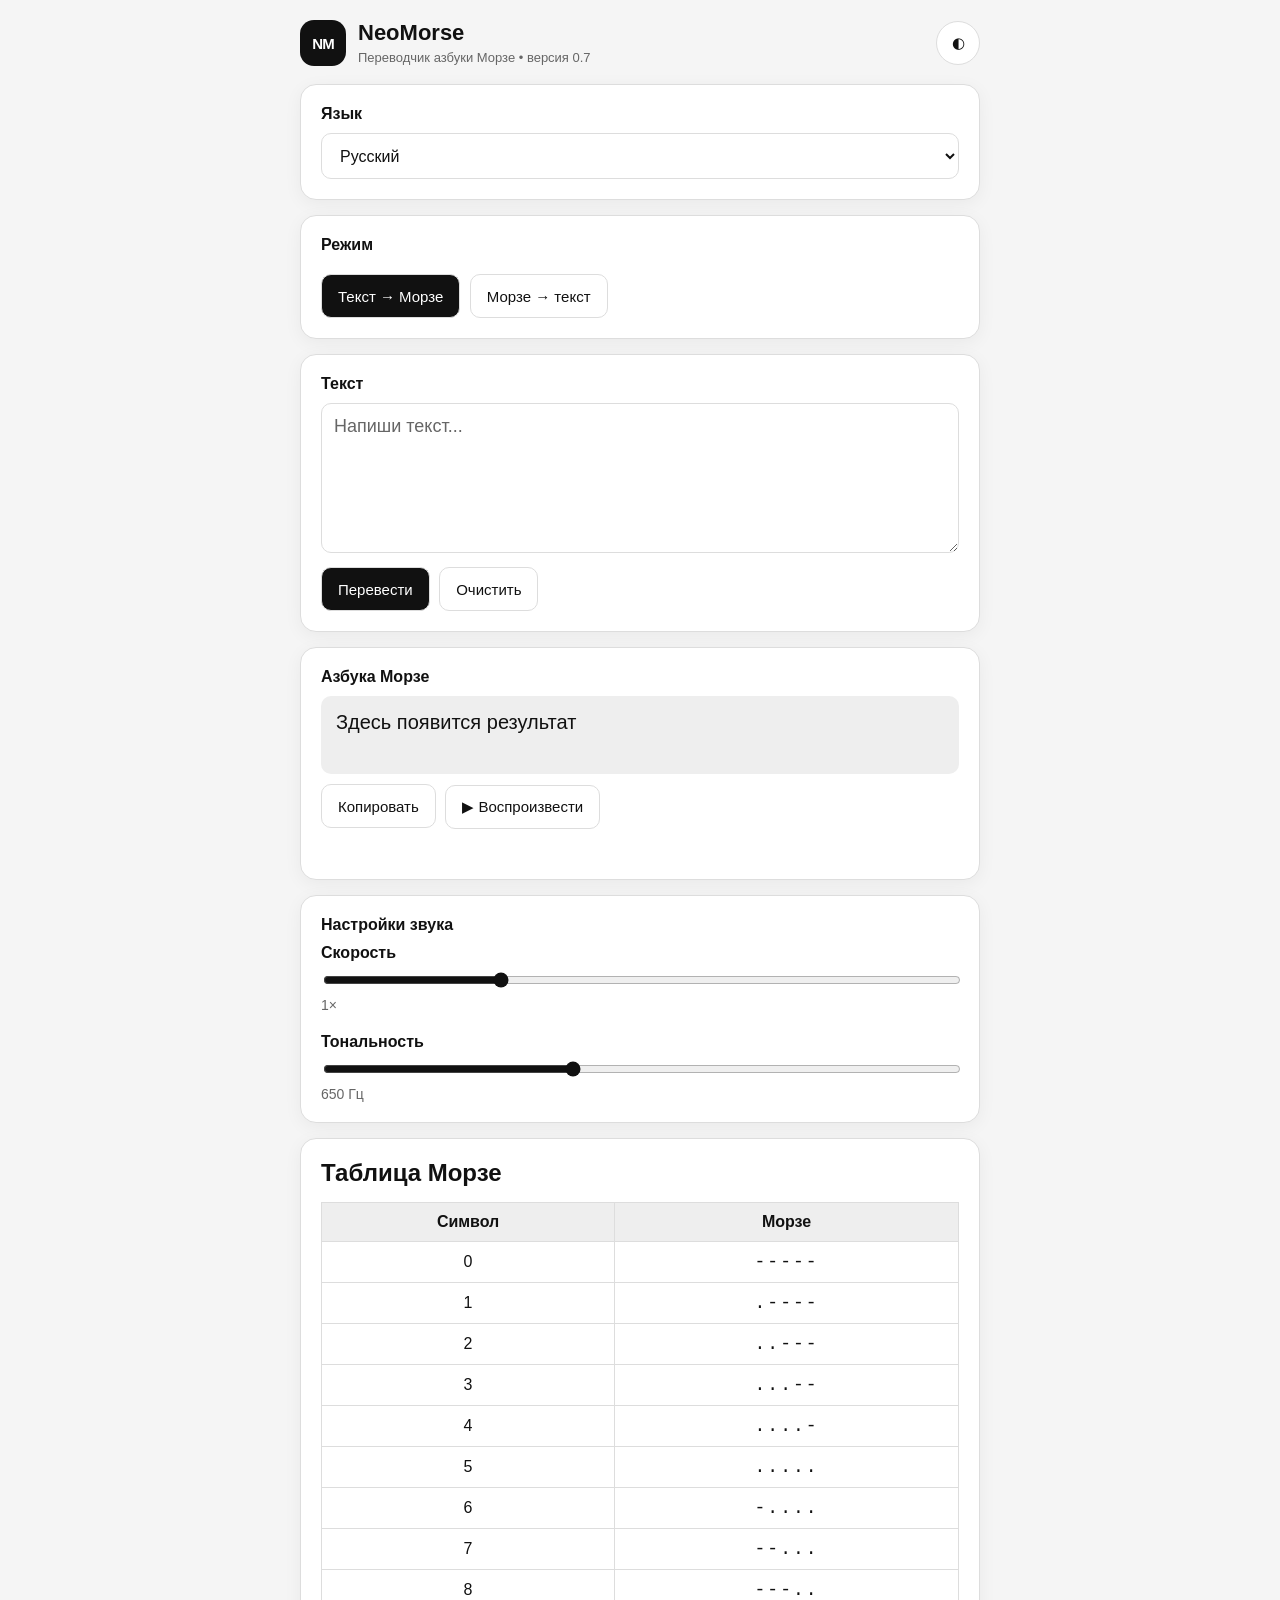
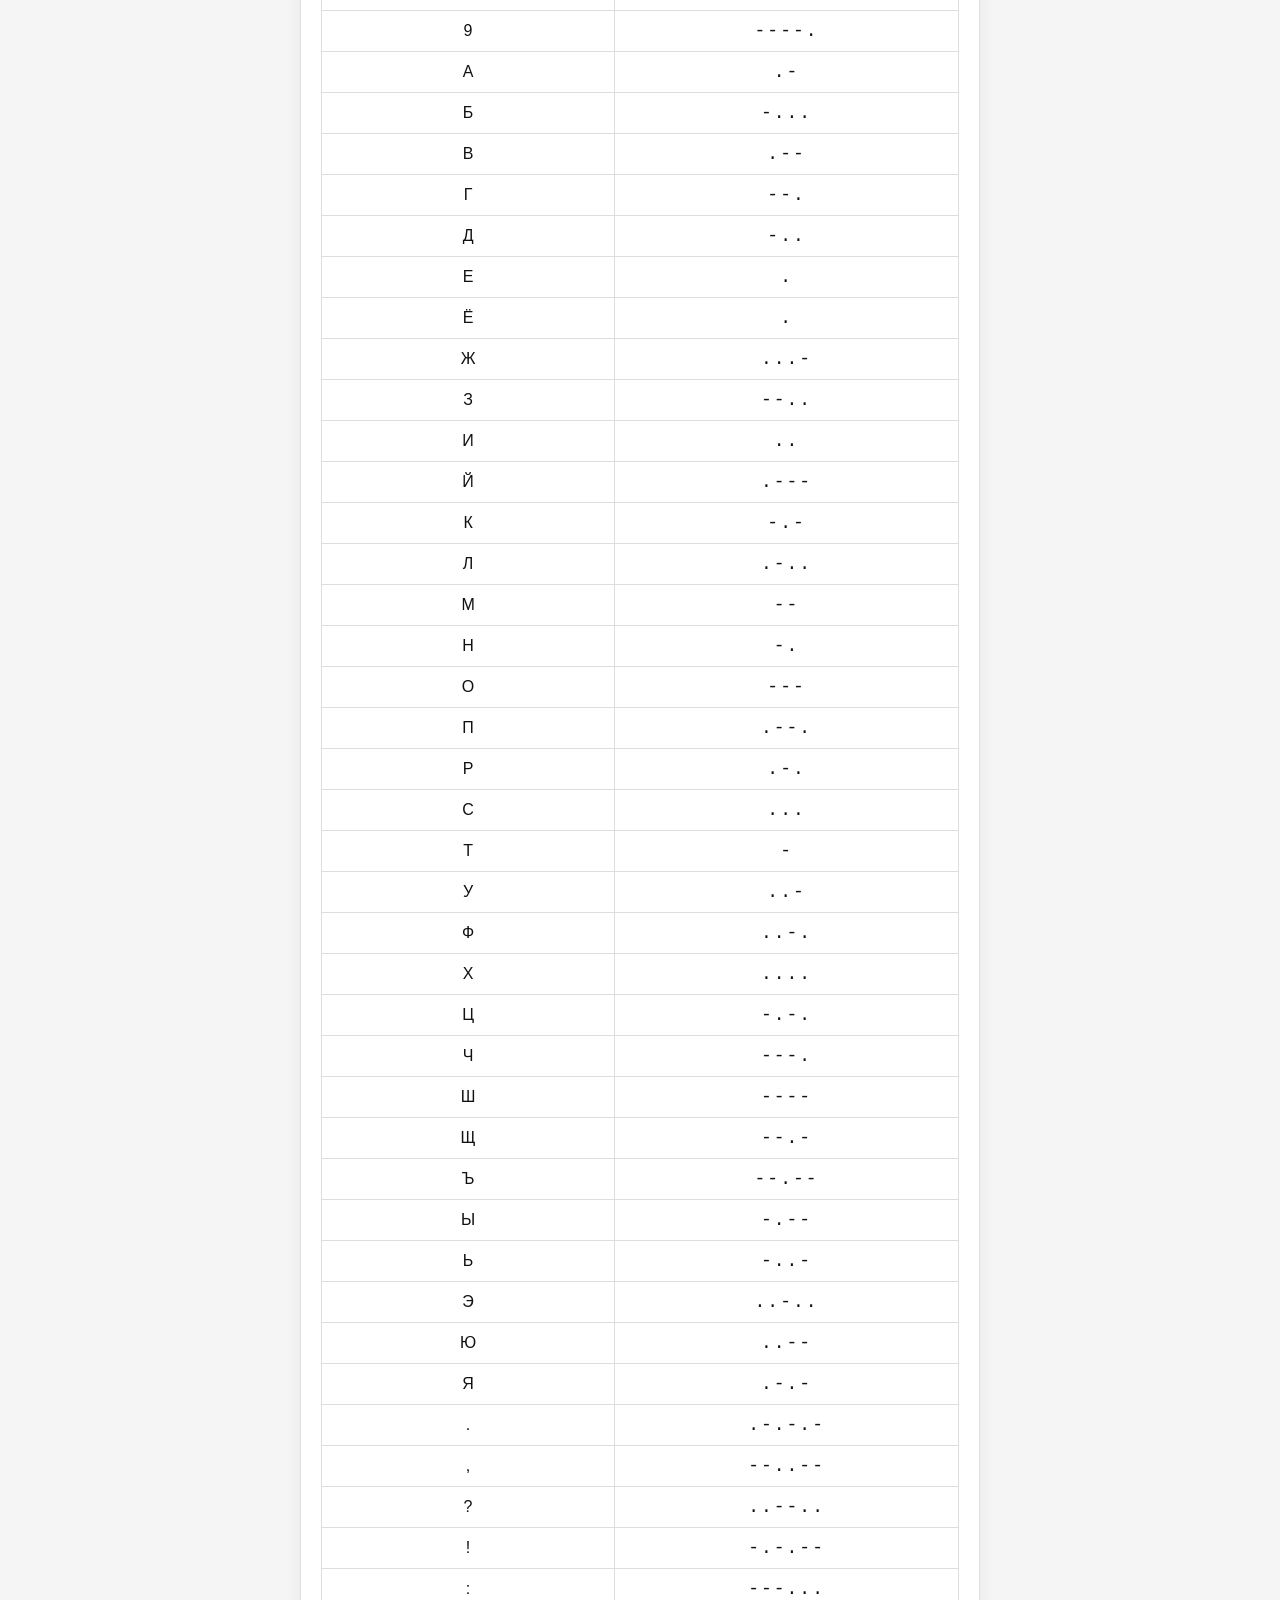
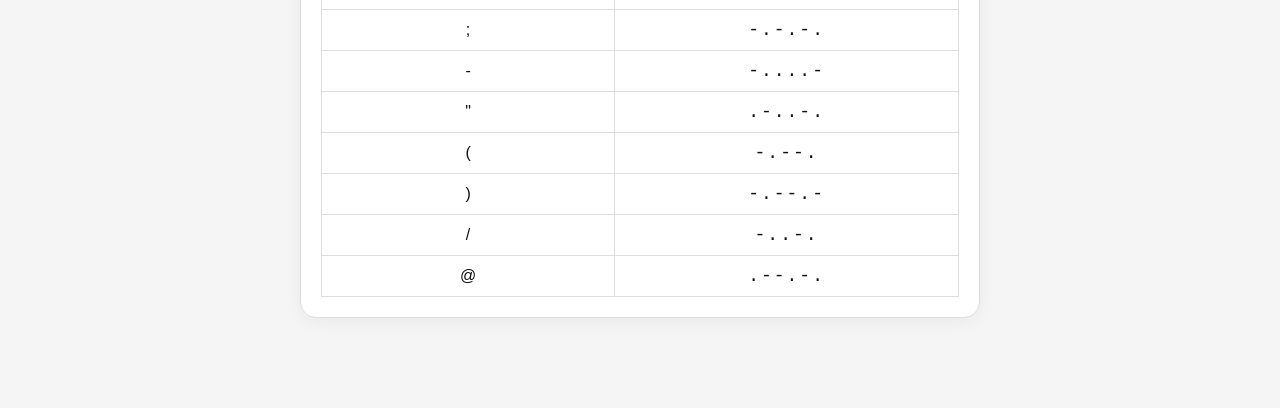
==== commit f65f5eea: "NeoMorse • v0.7" ====
--- a/index.html
+++ b/index.html
@@ -4,607 +4,419 @@
 <meta charset="UTF-8">
 <meta name="viewport" content="width=device-width, initial-scale=1.0">
 
-<title>NeoMorse - v0.5.2</title>
+<title>NeoMorse — v0.7</title>
 
 <style>
 
-    * {
-        box-sizing: border-box;
-    }
-
-    html {
-        scroll-behavior: smooth;
-    }
+/* =========================================================
+   NEO MORSE 0.7 — ОСНОВНЫЕ СТИЛИ
+========================================================= */
+
+:root {
+    --bg: #f5f5f5;
+    --card: #ffffff;
+    --text: #111111;
+    --muted: #666666;
+    --border: #dddddd;
+    --input: #ffffff;
+    --result: #eeeeee;
+    --button: #ffffff;
+    --button-hover: #eeeeee;
+    --active: #111111;
+    --active-text: #ffffff;
+    --shadow: 0 4px 18px rgba(0,0,0,0.05);
+}
+
+* {
+    box-sizing: border-box;
+}
+
+html {
+    min-height: 100%;
+}
+
+body {
+    font-family: Arial, sans-serif;
+    max-width: 720px;
+    margin: 0 auto;
+    padding: 20px;
+    background: var(--bg);
+    color: var(--text);
+    transition:
+        background 0.2s ease,
+        color 0.2s ease;
+}
+
+body.dark {
+    --bg: #111111;
+    --card: #1b1b1b;
+    --text: #f2f2f2;
+    --muted: #aaaaaa;
+    --border: #333333;
+    --input: #222222;
+    --result: #292929;
+    --button: #222222;
+    --button-hover: #303030;
+    --active: #f2f2f2;
+    --active-text: #111111;
+    --shadow: 0 4px 20px rgba(0,0,0,0.25);
+}
+
+button,
+select,
+textarea,
+input {
+    font: inherit;
+}
+
+button,
+select {
+    border: 1px solid var(--border);
+    border-radius: 10px;
+    background: var(--button);
+    color: var(--text);
+    cursor: pointer;
+}
+
+button:hover,
+select:hover {
+    background: var(--button-hover);
+}
+
+button:focus-visible,
+select:focus-visible,
+textarea:focus-visible,
+input:focus-visible {
+    outline: 2px solid var(--text);
+    outline-offset: 2px;
+}
+
+/* =========================================================
+   ВЕРХНЯЯ ПАНЕЛЬ
+========================================================= */
+
+.app-header {
+    display: flex;
+    align-items: center;
+    justify-content: space-between;
+    gap: 12px;
+    margin-bottom: 18px;
+}
+
+.brand {
+    display: flex;
+    align-items: center;
+    gap: 12px;
+    min-width: 0;
+}
+
+.logo {
+    width: 46px;
+    height: 46px;
+    flex: 0 0 46px;
+    border-radius: 14px;
+    background: #111111;
+    color: #ffffff;
+    display: flex;
+    align-items: center;
+    justify-content: center;
+    font-weight: 800;
+    font-size: 15px;
+    letter-spacing: -1px;
+}
+
+body.dark .logo {
+    background: #f2f2f2;
+    color: #111111;
+}
+
+.brand-text {
+    min-width: 0;
+}
+
+.brand-title {
+    margin: 0;
+    font-size: 22px;
+    line-height: 1.1;
+}
+
+.brand-subtitle {
+    margin-top: 4px;
+    color: var(--muted);
+    font-size: 13px;
+}
+
+.theme-button {
+    width: 44px;
+    height: 44px;
+    padding: 0;
+    margin: 0;
+    border-radius: 50%;
+    display: flex;
+    align-items: center;
+    justify-content: center;
+}
+
+/* =========================================================
+   КАРТОЧКИ
+========================================================= */
+
+.box {
+    background: var(--card);
+    padding: 20px;
+    border-radius: 16px;
+    margin-bottom: 15px;
+    border: 1px solid var(--border);
+    box-shadow: var(--shadow);
+}
+
+.label {
+    font-weight: bold;
+    margin-bottom: 10px;
+}
+
+.subtitle {
+    color: var(--muted);
+    margin: 0 0 20px;
+}
+
+/* =========================================================
+   INPUT
+========================================================= */
+
+textarea {
+    width: 100%;
+    height: 150px;
+    resize: vertical;
+    padding: 12px;
+    font-size: 18px;
+    border: 1px solid var(--border);
+    border-radius: 10px;
+    background: var(--input);
+    color: var(--text);
+}
+
+textarea::placeholder {
+    color: var(--muted);
+}
+
+/* =========================================================
+   КНОПКИ
+========================================================= */
+
+button {
+    padding: 12px 16px;
+    margin-top: 10px;
+    margin-right: 5px;
+    font-size: 15px;
+    min-height: 44px;
+}
+
+button.active {
+    background: var(--active);
+    color: var(--active-text);
+}
+
+button.primary {
+    background: var(--active);
+    color: var(--active-text);
+}
+
+button.playing {
+    background: var(--active);
+    color: var(--active-text);
+}
+
+select {
+    width: 100%;
+    min-height: 46px;
+    padding: 12px 14px;
+}
+
+/* =========================================================
+   РЕЗУЛЬТАТ
+========================================================= */
+
+.result {
+    min-height: 78px;
+    padding: 15px;
+    background: var(--result);
+    border-radius: 10px;
+    font-size: 20px;
+    word-break: break-word;
+    white-space: pre-wrap;
+}
+
+#status {
+    margin-top: 10px;
+    color: var(--muted);
+    min-height: 20px;
+}
+
+/* =========================================================
+   НАСТРОЙКИ ЗВУКА
+========================================================= */
+
+.setting {
+    margin-bottom: 20px;
+}
+
+.setting:last-child {
+    margin-bottom: 0;
+}
+
+.setting-label {
+    display: block;
+    font-weight: bold;
+    margin-bottom: 8px;
+}
+
+input[type="range"] {
+    width: 100%;
+    accent-color: var(--active);
+}
+
+.setting-value {
+    display: block;
+    margin-top: 5px;
+    color: var(--muted);
+    font-size: 14px;
+}
+
+/* =========================================================
+   ТАБЛИЦА
+========================================================= */
+
+.table-title {
+    margin: 0 0 15px;
+}
+
+.table-wrapper {
+    width: 100%;
+    overflow-x: auto;
+}
+
+.morse-table {
+    width: 100%;
+    border-collapse: collapse;
+    background: var(--card);
+}
+
+.morse-table th,
+.morse-table td {
+    padding: 10px;
+    border: 1px solid var(--border);
+    text-align: center;
+}
+
+.morse-table th {
+    background: var(--result);
+    font-weight: bold;
+}
+
+.morse-code {
+    font-family: monospace;
+    font-size: 18px;
+    letter-spacing: 2px;
+}
+
+/* =========================================================
+   МОБИЛЬНАЯ АДАПТАЦИЯ
+========================================================= */
+
+@media (max-width: 520px) {
 
     body {
-        font-family: Arial, sans-serif;
-        max-width: 720px;
-        margin: 0 auto;
-        padding: 24px 18px 40px;
-        background: #f2f4f7;
-        color: #111;
-    }
-
-
-    /* ==================================================
-       HEADER
-    ================================================== */
+        padding: 12px;
+    }
+
+    .box {
+        padding: 15px;
+        border-radius: 14px;
+    }
 
     .app-header {
-        display: flex;
-        align-items: center;
-        gap: 14px;
-        margin-bottom: 24px;
-        padding: 16px 18px;
-        background: white;
-        border: 1px solid #e1e4e8;
-        border-radius: 18px;
-        box-shadow: 0 6px 20px rgba(0, 0, 0, 0.05);
-    }
-
-
-    .app-logo {
-        width: 52px;
-        height: 52px;
-        flex: 0 0 52px;
-        display: flex;
-        align-items: center;
-        justify-content: center;
-        border-radius: 15px;
-        background: #111;
-        color: white;
-        font-size: 18px;
-        font-weight: 800;
-        letter-spacing: -1px;
-    }
-
-
-    .app-title-area {
-        min-width: 0;
-    }
-
-
-    .app-title {
-        margin: 0;
-        font-size: 25px;
-        line-height: 1.1;
-        letter-spacing: -0.5px;
-    }
-
-
-    .app-subtitle {
-        margin-top: 5px;
-        color: #777;
-        font-size: 13px;
-    }
-
-
-    /* ==================================================
-       BOXES
-    ================================================== */
-
-    .box {
-        background: white;
-        padding: 20px;
-        border-radius: 17px;
-        margin-bottom: 15px;
-        border: 1px solid #e1e4e8;
-        box-shadow: 0 4px 15px rgba(0, 0, 0, 0.035);
-    }
-
-
-    .box:last-child {
-        margin-bottom: 0;
-    }
-
-
-    /* ==================================================
-       LABELS
-    ================================================== */
-
-    .label {
-        font-weight: 700;
-        margin-bottom: 11px;
-        font-size: 15px;
-    }
-
-
-    .setting-label {
-        display: block;
-        font-weight: 700;
-        margin-bottom: 8px;
-    }
-
-
-    /* ==================================================
-       TEXTAREA
-    ================================================== */
+        gap: 8px;
+    }
+
+    .logo {
+        width: 42px;
+        height: 42px;
+        flex-basis: 42px;
+        border-radius: 12px;
+    }
+
+    .brand-title {
+        font-size: 20px;
+    }
+
+    .brand-subtitle {
+        font-size: 12px;
+    }
 
     textarea {
-        width: 100%;
-        height: 140px;
-        box-sizing: border-box;
-        resize: vertical;
-        padding: 14px;
-        font-size: 18px;
-        font-family: Arial, sans-serif;
-        line-height: 1.45;
-        color: #111;
-        background: #fafbfc;
-        border: 1px solid #d7dbe0;
-        border-radius: 13px;
-        outline: none;
-        transition:
-            border-color 0.15s ease,
-            box-shadow 0.15s ease,
-            background 0.15s ease;
-    }
-
-
-    textarea::placeholder {
-        color: #999;
-    }
-
-
-    textarea:hover {
-        background: #fff;
-        border-color: #c9ced4;
-    }
-
-
-    textarea:focus {
-        background: white;
-        border-color: #111;
-        box-shadow: 0 0 0 3px rgba(0, 0, 0, 0.07);
-    }
-
-
-    /* ==================================================
-       BUTTONS
-    ================================================== */
-
-    button,
-    select {
-        padding: 12px 16px;
-        margin-top: 10px;
-        margin-right: 5px;
-        border: 1px solid #d4d8dd;
-        border-radius: 11px;
-        background: white;
-        color: #111;
-        cursor: pointer;
-        font-size: 15px;
-        font-family: Arial, sans-serif;
-        transition:
-            background 0.15s ease,
-            border-color 0.15s ease,
-            transform 0.08s ease,
-            box-shadow 0.15s ease;
-    }
-
-
-    button:hover,
-    select:hover {
-        background: #f3f4f5;
-        border-color: #c4c9cf;
-    }
-
-
-    button:active {
-        transform: translateY(1px);
-    }
-
-
-    button:focus-visible,
-    select:focus-visible {
-        outline: none;
-        border-color: #111;
-        box-shadow: 0 0 0 3px rgba(0, 0, 0, 0.08);
-    }
-
-
-    button.active {
-        background: #111;
-        color: white;
-        border-color: #111;
-    }
-
-
-    button.active:hover {
-        background: #222;
-    }
-
-
-    /* ==================================================
-       SELECT
-    ================================================== */
-
-    select {
-        width: 100%;
-        margin-right: 0;
-        appearance: auto;
-    }
-
-
-    /* ==================================================
-       RESULT
-    ================================================== */
-
-    .result {
-        min-height: 70px;
-        padding: 16px;
-        background: #f0f1f3;
-        border: 1px solid #e0e2e5;
-        border-radius: 13px;
-        font-size: 20px;
-        word-break: break-word;
-        white-space: pre-wrap;
-        line-height: 1.45;
-    }
-
-
-    /* ==================================================
-       STATUS
-    ================================================== */
-
-    #status {
-        min-height: 20px;
-        margin-top: 10px;
-        color: #70757b;
+        height: 135px;
+        font-size: 17px;
+    }
+
+    button {
+        padding: 11px 12px;
         font-size: 14px;
     }
-
-
-    /* ==================================================
-       PLAY BUTTON
-    ================================================== */
-
-    #playButton {
-        font-weight: 700;
-    }
-
-
-    #playButton.playing {
-        background: #111;
-        color: white;
-        border-color: #111;
-    }
-
-
-    /* ==================================================
-       TABLE
-    ================================================== */
-
-    .table-title {
-        margin-top: 0;
-        margin-bottom: 15px;
-        font-size: 20px;
-    }
-
-
-    .table-wrapper {
-        width: 100%;
-        overflow-x: auto;
-        border: 1px solid #ddd;
-        border-radius: 12px;
-    }
-
-
-    .morse-table {
-        width: 100%;
-        border-collapse: collapse;
-        background: white;
-    }
-
 
     .morse-table th,
     .morse-table td {
-        padding: 10px;
-        border-bottom: 1px solid #e1e3e6;
-        text-align: center;
-    }
-
-
-    .morse-table tr:last-child td {
-        border-bottom: none;
-    }
-
-
-    .morse-table th {
-        background: #f0f1f3;
-        font-weight: bold;
-    }
-
-
-    .morse-table tbody tr:hover {
-        background: #fafafa;
-    }
-
-
-    .morse-code {
-        font-family: monospace;
-        font-size: 18px;
-        letter-spacing: 2px;
-    }
-
-
-    /* ==================================================
-       SETTINGS
-    ================================================== */
-
-    .setting {
-        margin-bottom: 22px;
-        padding: 13px 14px;
-        background: #f7f8f9;
-        border: 1px solid #e3e5e8;
-        border-radius: 13px;
-    }
-
-
-    .setting:last-child {
-        margin-bottom: 0;
-    }
-
-
-    .setting-value {
-        display: block;
-        margin-top: 6px;
-        color: #666;
-        font-size: 14px;
-    }
-
-
-    input[type="range"] {
-        width: 100%;
-        accent-color: #111;
-        cursor: pointer;
-    }
-
-
-    /* ==================================================
-       MOBILE
-    ================================================== */
-
-    @media (max-width: 500px) {
-
-        body {
-            max-width: 100%;
-            margin: 0;
-            padding: 12px 10px 25px;
-        }
-
-
-        .app-header {
-            padding: 14px;
-            margin-bottom: 12px;
-            border-radius: 16px;
-        }
-
-
-        .app-logo {
-            width: 46px;
-            height: 46px;
-            flex-basis: 46px;
-            border-radius: 13px;
-            font-size: 16px;
-        }
-
-
-        .app-title {
-            font-size: 22px;
-        }
-
-
-        .app-subtitle {
-            font-size: 12px;
-        }
-
-
-        .box {
-            padding: 15px;
-            border-radius: 15px;
-            margin-bottom: 12px;
-        }
-
-
-        textarea {
-            height: 125px;
-            font-size: 17px;
-        }
-
-
-        button,
-        select {
-            font-size: 14px;
-            padding: 11px 12px;
-        }
-
-
-        .result {
-            font-size: 18px;
-            padding: 14px;
-        }
-
-
-        .morse-table th,
-        .morse-table td {
-            padding: 8px 5px;
-        }
-
-
-        .morse-code {
-            font-size: 17px;
-        }
-
-    }
-
-
-    /* ==================================================
-       VERY SMALL PHONES
-    ================================================== */
-
-    @media (max-width: 360px) {
-
-        body {
-            padding-left: 7px;
-            padding-right: 7px;
-        }
-
-
-        .app-header {
-            gap: 10px;
-        }
-
-
-        .app-logo {
-            width: 42px;
-            height: 42px;
-            flex-basis: 42px;
-        }
-
-
-        .app-title {
-            font-size: 20px;
-        }
-
-
-        .box {
-            padding: 13px;
-        }
-
-
-        button {
-            padding: 10px;
-        }
-
-    }
-
-
-/* ==================================================
-   DARK MODE — Neo Morse 0.5.2
-================================================== */
-
-body.dark-mode {
-    background: #121212;
-    color: #eeeeee;
-}
-
-body.dark-mode .subtitle {
-    color: #aaaaaa;
-}
-
-body.dark-mode .box {
-    background: #1e1e1e;
-    border-color: #333333;
-}
-
-body.dark-mode textarea {
-    background: #181818;
-    color: #eeeeee;
-    border-color: #444444;
-}
-
-body.dark-mode textarea::placeholder {
-    color: #888888;
-}
-
-body.dark-mode button,
-body.dark-mode select {
-    background: #1e1e1e;
-    color: #eeeeee;
-    border-color: #444444;
-}
-
-body.dark-mode button:hover,
-body.dark-mode select:hover {
-    background: #2a2a2a;
-}
-
-body.dark-mode button.active {
-    background: #eeeeee;
-    color: #111111;
-}
-
-body.dark-mode .result {
-    background: #181818;
-    color: #eeeeee;
-}
-
-body.dark-mode #status {
-    color: #aaaaaa;
-}
-
-body.dark-mode .morse-table {
-    background: #1e1e1e;
-    color: #eeeeee;
-}
-
-body.dark-mode .morse-table th,
-body.dark-mode .morse-table td {
-    border-color: #444444;
-}
-
-body.dark-mode .morse-table th {
-    background: #2a2a2a;
-}
-
-body.dark-mode .setting-value {
-    color: #aaaaaa;
-}
-
-
-/* Кнопка тёмной темы */
-
-.theme-button {
-    width: 100%;
-    margin-top: 0;
-    margin-bottom: 15px;
-}
-
-   
+        padding: 8px 5px;
+    }
+}
+
 </style>
 </head>
 
 <body>
 
-<button
-    id="themeButton"
-    class="theme-button"
->
-    🌙 Тёмная тема
-</button>
-
-   <h1>Neo Morse</h1>
-
-
-<!-- ==================================================
-     NEO MORSE HEADER
-================================================== -->
+<!-- =======================================================
+     ВЕРХНЯЯ ПАНЕЛЬ
+======================================================= -->
 
 <header class="app-header">
 
-    <div class="app-logo">
-        NM
+    <div class="brand">
+
+        <div class="logo" aria-label="NM">
+            NM
+        </div>
+
+        <div class="brand-text">
+
+            <h1 class="brand-title">
+                NeoMorse
+            </h1>
+
+            <div class="brand-subtitle">
+                Переводчик азбуки Морзе • версия 0.7
+            </div>
+
+        </div>
+
     </div>
 
-    <div class="app-title-area">
-
-        <h1 class="app-title">
-            Neo Morse
-        </h1>
-
-        <div class="app-subtitle">
-            Переводчик азбуки Морзе — версия 0.5.1
-        </div>
-
-    </div>
+    <button
+        id="themeButton"
+        class="theme-button"
+        type="button"
+        aria-label="Переключить тему"
+        title="Переключить тему"
+    >
+        ◐
+    </button>
 
 </header>
 
 
-<!-- ==================================================
+<!-- =======================================================
      ЯЗЫК
-================================================== -->
+======================================================= -->
 
 <div class="box">
 
@@ -627,9 +439,9 @@
 </div>
 
 
-<!-- ==================================================
+<!-- =======================================================
      РЕЖИМ
-================================================== -->
+======================================================= -->
 
 <div class="box">
 
@@ -637,64 +449,94 @@
         Режим
     </div>
 
-    <button id="encodeButton" class="active">
+    <button
+        id="encodeButton"
+        class="active"
+        type="button"
+    >
         Текст → Морзе
     </button>
 
-    <button id="decodeButton">
+    <button
+        id="decodeButton"
+        type="button"
+    >
         Морзе → текст
     </button>
 
 </div>
 
 
-<!-- ==================================================
+<!-- =======================================================
      ВВОД
-================================================== -->
+======================================================= -->
 
 <div class="box">
 
-    <div class="label" id="inputLabel">
+    <div
+        class="label"
+        id="inputLabel"
+    >
         Текст
     </div>
 
     <textarea
         id="input"
         placeholder="Напиши текст..."
+        spellcheck="false"
     ></textarea>
 
     <br>
 
-    <button id="translateButton">
+    <button
+        id="translateButton"
+        class="primary"
+        type="button"
+    >
         Перевести
     </button>
 
-    <button id="clearButton">
+    <button
+        id="clearButton"
+        type="button"
+    >
         Очистить
     </button>
 
 </div>
 
 
-<!-- ==================================================
+<!-- =======================================================
      РЕЗУЛЬТАТ
-================================================== -->
+======================================================= -->
 
 <div class="box">
 
-    <div class="label" id="resultLabel">
+    <div
+        class="label"
+        id="resultLabel"
+    >
         Азбука Морзе
     </div>
 
-    <div id="result" class="result">
+    <div
+        id="result"
+        class="result"
+    >
         Здесь появится результат
     </div>
 
-    <button id="copyButton">
+    <button
+        id="copyButton"
+        type="button"
+    >
         Копировать
     </button>
 
-    <button id="playButton">
+    <button
+        id="playButton"
+        type="button"
+    >
         ▶ Воспроизвести
     </button>
 
@@ -703,16 +545,15 @@
 </div>
 
 
-<!-- ==================================================
+<!-- =======================================================
      НАСТРОЙКИ ЗВУКА
-================================================== -->
+======================================================= -->
 
 <div class="box">
 
     <div class="label">
         Настройки звука
     </div>
-
 
     <div class="setting">
 
@@ -738,7 +579,6 @@
 
     </div>
 
-
     <div class="setting">
 
         <span class="setting-label">
@@ -766,9 +606,9 @@
 </div>
 
 
-<!-- ==================================================
+<!-- =======================================================
      ТАБЛИЦА
-================================================== -->
+======================================================= -->
 
 <div class="box">
 
@@ -800,9 +640,27 @@
 
 <script>
 
-/* ==================================================
+/* =========================================================
+   NEO MORSE 0.7
+   СТАБИЛЬНОЕ СОСТОЯНИЕ + LOCAL STORAGE
+========================================================= */
+
+
+/* =========================================================
+   КОНФИГУРАЦИЯ
+========================================================= */
+
+const APP_VERSION = "0.7";
+
+const STORAGE_KEY = "neoMorseState_v07";
+
+const EMPTY_RESULT =
+    "Здесь появится результат";
+
+
+/* =========================================================
    АЗБУКА МОРЗЕ — РУССКИЙ
-================================================== */
+========================================================= */
 
 const MORSE_RU = {
 
@@ -866,9 +724,9 @@
 };
 
 
-/* ==================================================
+/* =========================================================
    АЗБУКА МОРЗЕ — ENGLISH
-================================================== */
+========================================================= */
 
 const MORSE_EN = {
 
@@ -925,15 +783,52 @@
 };
 
 
-/* ==================================================
-   ПОЛУЧИТЬ ТЕКУЩУЮ АЗБУКУ
-================================================== */
+/* =========================================================
+   СОСТОЯНИЕ ПРИЛОЖЕНИЯ
+========================================================= */
+
+const defaultState = {
+
+    theme: "light",
+
+    language: "ru",
+
+    mode: "encode",
+
+    input: "",
+
+    result: EMPTY_RESULT,
+
+    speed: "1",
+
+    pitch: "650"
+};
+
+
+/*
+    Состояние хранится в одном объекте.
+
+    Это уменьшает вероятность того, что
+    отдельные настройки будут сохранены
+    в несовместимом формате.
+*/
+
+let state = {
+    ...defaultState
+};
+
+
+/* =========================================================
+   БЕЗОПАСНОЕ ПОЛУЧЕНИЕ ТЕКУЩЕЙ АЗБУКИ
+========================================================= */
 
 function getCurrentMorse() {
 
     if (
+        languageSelect &&
         languageSelect.value === "en"
     ) {
+
         return MORSE_EN;
     }
 
@@ -941,19 +836,32 @@
 }
 
 
-/* ==================================================
-   ОБРАТНАЯ ТАБЛИЦА
-================================================== */
+/* =========================================================
+   БЕЗОПАСНОЕ СОЗДАНИЕ ОБРАТНОЙ ТАБЛИЦЫ
+========================================================= */
 
 function createReverseMorse(morse) {
 
     const reverse = {};
 
-    for (const symbol in morse) {
+    if (
+        !morse ||
+        typeof morse !== "object"
+    ) {
+
+        return reverse;
+    }
+
+    for (
+        const symbol in morse
+    ) {
 
         const code = morse[symbol];
 
-        if (!reverse[code]) {
+        if (
+            !Object.prototype.hasOwnProperty
+                .call(reverse, code)
+        ) {
 
             reverse[code] = symbol;
         }
@@ -963,9 +871,9 @@
 }
 
 
-/* ==================================================
-   ЭЛЕМЕНТЫ
-================================================== */
+/* =========================================================
+   ELEMENTS
+========================================================= */
 
 const input =
     document.getElementById("input");
@@ -1003,6 +911,9 @@
 const languageSelect =
     document.getElementById("languageSelect");
 
+const morseTableBody =
+    document.getElementById("morseTableBody");
+
 const speedRange =
     document.getElementById("speedRange");
 
@@ -1015,884 +926,1795 @@
 const pitchValue =
     document.getElementById("pitchValue");
 
-const morseTableBody =
-    document.getElementById("morseTableBody");
-
-
-/* ==================================================
-   РЕЖИМ КОДИРОВАНИЯ
-================================================== */
-
-let mode = "encode";
-
-
-/* ==================================================
-   ПЕРЕВОД: ТЕКСТ → МОРЗЕ
-================================================== */
-
-function encodeText(text) {
-
-    const morse = getCurrentMorse();
-
-    const upperText =
-        text.toUpperCase();
-
-    let result = "";
-
-    for (let i = 0; i < upperText.length; i++) {
-
-        const char = upperText[i];
-
-        if (morse[char]) {
-
-            result += morse[char];
-
-        } else if (char === " ") {
-
-            result += " / ";
-
-        } else {
-
-            result += "?";
+const themeButton =
+    document.getElementById("themeButton");
+
+
+/* =========================================================
+   ПРОВЕРКА ELEMENTS
+========================================================= */
+
+function elementsAreReady() {
+
+    return Boolean(
+
+        input &&
+        result &&
+        translateButton &&
+        clearButton &&
+        copyButton &&
+        playButton &&
+        encodeButton &&
+        decodeButton &&
+        inputLabel &&
+        resultLabel &&
+        status &&
+        languageSelect &&
+        morseTableBody &&
+        speedRange &&
+        speedValue &&
+        pitchRange &&
+        pitchValue &&
+        themeButton
+    );
+}
+
+
+/* =========================================================
+   БЕЗОПАСНОЕ LOCAL STORAGE
+========================================================= */
+
+function saveState() {
+
+    try {
+
+        localStorage.setItem(
+            STORAGE_KEY,
+            JSON.stringify(state)
+        );
+
+    } catch (error) {
+
+        /*
+            Если localStorage недоступен,
+            приложение продолжает работать.
+        */
+
+        console.warn(
+            "Neo Morse: не удалось сохранить состояние.",
+            error
+        );
+    }
+}
+
+
+/* =========================================================
+   ЗАГРУЗКА LOCAL STORAGE
+========================================================= */
+
+function loadState() {
+
+    try {
+
+        const saved =
+            localStorage.getItem(
+                STORAGE_KEY
+            );
+
+        if (!saved) {
+
+            state = {
+                ...defaultState
+            };
+
+            return;
         }
 
-        if (i < upperText.length - 1 && char !== " ") {
-
-            result += " ";
+        const parsed =
+            JSON.parse(saved);
+
+        if (
+            !parsed ||
+            typeof parsed !== "object"
+        ) {
+
+            state = {
+                ...defaultState
+            };
+
+            return;
         }
-    }
-
-    return result;
-}
-
-
-/* ==================================================
-   ПЕРЕВОД: МОРЗЕ → ТЕКСТ
-================================================== */
-
-function decodeText(text) {
-
-    const reverseMorse =
+
+        state = {
+
+            ...defaultState,
+
+            ...parsed
+        };
+
+    } catch (error) {
+
+        /*
+            Повреждённое состояние
+            не должно ломать приложение.
+        */
+
+        console.warn(
+            "Neo Morse: повреждённые настройки. Используются стандартные.",
+            error
+        );
+
+        state = {
+            ...defaultState
+        };
+    }
+}
+
+
+/* =========================================================
+   НОРМАЛИЗАЦИЯ СОСТОЯНИЯ
+========================================================= */
+
+function normalizeState() {
+
+    const validThemes = [
+        "light",
+        "dark"
+    ];
+
+    const validLanguages = [
+        "ru",
+        "en"
+    ];
+
+    const validModes = [
+        "encode",
+        "decode"
+    ];
+
+    if (
+        !validThemes.includes(
+            state.theme
+        )
+    ) {
+
+        state.theme =
+            defaultState.theme;
+    }
+
+    if (
+        !validLanguages.includes(
+            state.language
+        )
+    ) {
+
+        state.language =
+            defaultState.language;
+    }
+
+    if (
+        !validModes.includes(
+            state.mode
+        )
+    ) {
+
+        state.mode =
+            defaultState.mode;
+    }
+
+    const speed =
+        Number(state.speed);
+
+    if (
+        !Number.isFinite(speed) ||
+        speed < 0.25 ||
+        speed > 3
+    ) {
+
+        state.speed =
+            defaultState.speed;
+    } else {
+
+        state.speed =
+            String(speed);
+    }
+
+    const pitch =
+        Number(state.pitch);
+
+    if (
+        !Number.isFinite(pitch) ||
+        pitch < 300 ||
+        pitch > 1200
+    ) {
+
+        state.pitch =
+            defaultState.pitch;
+    } else {
+
+        state.pitch =
+            String(pitch);
+    }
+
+    if (
+        typeof state.input !== "string"
+    ) {
+
+        state.input =
+            "";
+    }
+
+    if (
+        typeof state.result !== "string"
+    ) {
+
+        state.result =
+            EMPTY_RESULT;
+    }
+}
+
+
+/* =========================================================
+   ПРИМЕНЕНИЕ ТЕМЫ
+========================================================= */
+
+function applyTheme() {
+
+    if (
+        state.theme === "dark"
+    ) {
+
+        document.body.classList.add(
+            "dark"
+        );
+
+        themeButton.textContent =
+            "☀";
+
+    } else {
+
+        document.body.classList.remove(
+            "dark"
+        );
+
+        themeButton.textContent =
+            "◐";
+    }
+}
+
+
+/* =========================================================
+   ПРИМЕНЕНИЕ РЕЖИМА
+========================================================= */
+
+function applyMode() {
+
+    if (
+        state.mode === "decode"
+    ) {
+
+        decodeButton.classList.add(
+            "active"
+        );
+
+        encodeButton.classList.remove(
+            "active"
+        );
+
+        inputLabel.textContent =
+            "Азбука Морзе";
+
+        resultLabel.textContent =
+            "Текст";
+
+        input.placeholder =
+            "Например: ... --- ...";
+
+    } else {
+
+        state.mode =
+            "encode";
+
+        encodeButton.classList.add(
+            "active"
+        );
+
+        decodeButton.classList.remove(
+            "active"
+        );
+
+        inputLabel.textContent =
+            "Текст";
+
+        resultLabel.textContent =
+            "Азбука Морзе";
+
+        input.placeholder =
+            "Напиши текст...";
+    }
+}
+
+
+/* =========================================================
+   ПРИМЕНЕНИЕ НАСТРОЕК
+========================================================= */
+
+function applyControls() {
+
+    languageSelect.value =
+        state.language;
+
+    speedRange.value =
+        state.speed;
+
+    pitchRange.value =
+        state.pitch;
+
+    speedValue.textContent =
+        state.speed + "×";
+
+    pitchValue.textContent =
+        state.pitch + " Гц";
+
+    input.value =
+        state.input;
+
+    result.textContent =
+        state.result;
+}
+
+
+/* =========================================================
+   ОБНОВЛЕНИЕ ИНТЕРФЕЙСА
+========================================================= */
+
+function applyStateToUI() {
+
+    normalizeState();
+
+    applyTheme();
+
+    applyMode();
+
+    applyControls();
+
+    updateMorseTable();
+}
+
+
+/* =========================================================
+   ТЕКСТ → МОРЗЕ
+========================================================= */
+
+function textToMorse(text) {
+
+    const morse =
+        getCurrentMorse();
+
+    const source =
+        String(text || "")
+            .toUpperCase();
+
+    const output = [];
+
+    for (
+        let i = 0;
+        i < source.length;
+        i++
+    ) {
+
+        const character =
+            source[i];
+
+        if (
+            character === " "
+        ) {
+
+            output.push("/");
+
+        } else if (
+            Object.prototype.hasOwnProperty
+                .call(morse, character)
+        ) {
+
+            output.push(
+                morse[character]
+            );
+        }
+    }
+
+    return output.join(" ");
+}
+
+
+/* =========================================================
+   МОРЗЕ → ТЕКСТ
+========================================================= */
+
+function morseToText(text) {
+
+    const reverse =
         createReverseMorse(
             getCurrentMorse()
         );
 
-    const codes =
-        text.split(" ");
-
-    let result = "";
-
-    for (let i = 0; i < codes.length; i++) {
-
-        const code = codes[i];
-
-        if (code === "") {
+    const source =
+        String(text || "")
+            .trim();
+
+    if (
+        source === ""
+    ) {
+
+        return "";
+    }
+
+    const words =
+        source.split("/");
+
+    const output = [];
+
+    for (
+        let w = 0;
+        w < words.length;
+        w++
+    ) {
+
+        const word =
+            words[w].trim();
+
+        if (
+            word === ""
+        ) {
 
             continue;
-
-        } else if (code === "/") {
-
-            result += " ";
-
-        } else if (reverseMorse[code]) {
-
-            result += reverseMorse[code];
-
-        } else {
-
-            result += "?";
         }
-    }
-
-    return result;
-}
-
-
-/* ==================================================
-   ОБНОВЛЕНИЕ ТАБЛИЦЫ МОРЗЕ
-================================================== */
+
+        const letters =
+            word.split(/\s+/);
+
+        let decodedWord = "";
+
+        for (
+            let i = 0;
+            i < letters.length;
+            i++
+        ) {
+
+            const code =
+                letters[i];
+
+            if (
+                Object.prototype.hasOwnProperty
+                    .call(reverse, code)
+            ) {
+
+                decodedWord +=
+                    reverse[code];
+
+            } else {
+
+                decodedWord += "?";
+            }
+        }
+
+        output.push(
+            decodedWord
+        );
+    }
+
+    return output.join(" ");
+}
+
+
+/* =========================================================
+   ПЕРЕВОД
+========================================================= */
+
+function translate() {
+
+    stopPlayback();
+
+    const text =
+        input.value;
+
+    if (
+        text.trim() === ""
+    ) {
+
+        state.input =
+            "";
+
+        state.result =
+            EMPTY_RESULT;
+
+        result.textContent =
+            EMPTY_RESULT;
+
+        status.textContent =
+            "";
+
+        saveState();
+
+        return;
+    }
+
+    let translated = "";
+
+    if (
+        state.mode === "encode"
+    ) {
+
+        translated =
+            textToMorse(text);
+
+    } else {
+
+        translated =
+            morseToText(text);
+    }
+
+    state.input =
+        text;
+
+    state.result =
+        translated || EMPTY_RESULT;
+
+    result.textContent =
+        state.result;
+
+    status.textContent =
+        "Готово";
+
+    saveState();
+}
+
+
+/* =========================================================
+   ОБНОВЛЕНИЕ ТАБЛИЦЫ
+========================================================= */
 
 function updateMorseTable() {
+
+    if (!morseTableBody) {
+        return;
+    }
 
     const morse =
         getCurrentMorse();
 
-    morseTableBody.innerHTML = "";
-
-    for (const symbol in morse) {
-
-        const code =
-            morse[symbol];
-
-        const row =
-            document.createElement("tr");
-
-        const symbolCell =
-            document.createElement("td");
-
-        symbolCell.textContent = symbol;
-
-        const codeCell =
-            document.createElement("td");
-
-        codeCell.classList.add(
-            "morse-code"
-        );
-
-        codeCell.textContent = code;
-
-        row.appendChild(symbolCell);
-
-        row.appendChild(codeCell);
-
-        morseTableBody.appendChild(row);
-    }
-}
-
-
-/* ==================================================
-   КНОПКА: ПЕРЕВОДИТЬ
-================================================== */
+    morseTableBody.innerHTML =
+        "";
+
+    Object.keys(morse).forEach(
+        function(symbol) {
+
+            const row =
+                document.createElement(
+                    "tr"
+                );
+
+            const symbolCell =
+                document.createElement(
+                    "td"
+                );
+
+            const codeCell =
+                document.createElement(
+                    "td"
+                );
+
+            symbolCell.textContent =
+                symbol;
+
+            codeCell.textContent =
+                morse[symbol];
+
+            codeCell.className =
+                "morse-code";
+
+            row.appendChild(
+                symbolCell
+            );
+
+            row.appendChild(
+                codeCell
+            );
+
+            morseTableBody.appendChild(
+                row
+            );
+        }
+    );
+}
+
+
+/* =========================================================
+   ТЕМА
+========================================================= */
+
+themeButton.addEventListener(
+    "click",
+    function() {
+
+        state.theme =
+            state.theme === "dark"
+                ? "light"
+                : "dark";
+
+        applyTheme();
+
+        saveState();
+    }
+);
+
+
+/* =========================================================
+   СМЕНА ЯЗЫКА
+========================================================= */
+
+languageSelect.addEventListener(
+    "change",
+    function() {
+
+        stopPlayback();
+
+        state.language =
+            languageSelect.value;
+
+        updateMorseTable();
+
+        saveState();
+
+        status.textContent =
+            "Язык изменён";
+    }
+);
+
+
+/* =========================================================
+   РЕЖИМ ТЕКСТ → МОРЗЕ
+========================================================= */
+
+encodeButton.addEventListener(
+    "click",
+    function() {
+
+        stopPlayback();
+
+        state.mode =
+            "encode";
+
+        applyMode();
+
+        state.input =
+            "";
+
+        state.result =
+            EMPTY_RESULT;
+
+        input.value =
+            "";
+
+        result.textContent =
+            EMPTY_RESULT;
+
+        status.textContent =
+            "";
+
+        saveState();
+    }
+);
+
+
+/* =========================================================
+   РЕЖИМ МОРЗЕ → ТЕКСТ
+========================================================= */
+
+decodeButton.addEventListener(
+    "click",
+    function() {
+
+        stopPlayback();
+
+        state.mode =
+            "decode";
+
+        applyMode();
+
+        state.input =
+            "";
+
+        state.result =
+            EMPTY_RESULT;
+
+        input.value =
+            "";
+
+        result.textContent =
+            EMPTY_RESULT;
+
+        status.textContent =
+            "";
+
+        saveState();
+    }
+);
+
+
+/* =========================================================
+   КНОПКА ПЕРЕВОДА
+========================================================= */
 
 translateButton.addEventListener(
     "click",
     function() {
 
-        const inputText =
-            input.value.trim();
-
-        if (inputText === "") {
-
-            result.textContent =
-                "Пусто";
-
-            status.textContent = "";
-
-            return;
-        }
-
-        let outputText;
-
-        if (mode === "encode") {
-
-            outputText =
-                encodeText(inputText);
-
-        } else {
-
-            outputText =
-                decodeText(inputText);
-        }
-
-        result.textContent =
-            outputText;
-
-        status.textContent = "";
+        translate();
     }
 );
 
 
-/* ==================================================
-   КНОПКА: ОЧИСТИТЬ
-================================================== */
+/* =========================================================
+   ОЧИСТКА
+========================================================= */
 
 clearButton.addEventListener(
     "click",
     function() {
 
-        input.value = "";
+        stopPlayback();
+
+        state.input =
+            "";
+
+        state.result =
+            EMPTY_RESULT;
+
+        input.value =
+            "";
 
         result.textContent =
-            "Здесь появится результат";
-
-        status.textContent = "";
+            EMPTY_RESULT;
+
+        status.textContent =
+            "";
+
+        saveState();
     }
 );
 
 
-/* ==================================================
-   КНОПКА: КОПИРОВАТЬ
-================================================== */
+/* =========================================================
+   КОПИРОВАНИЕ
+========================================================= */
 
 copyButton.addEventListener(
     "click",
-    function() {
+    async function() {
 
         const text =
             result.textContent;
 
-        if (text === "Здесь появится результат") {
+        if (
+            !text ||
+            text === EMPTY_RESULT
+        ) {
 
             status.textContent =
-                "Нечего копировать!";
+                "Нечего копировать";
 
             return;
         }
 
-        navigator.clipboard.writeText(text);
-
-        status.textContent =
-            "Скопировано!";
-
-        setTimeout(() => {
-
-            status.textContent = "";
-
-        }, 2000);
+        try {
+
+            if (
+                navigator.clipboard &&
+                navigator.clipboard.writeText
+            ) {
+
+                await navigator.clipboard
+                    .writeText(text);
+
+            } else {
+
+                const temporary =
+                    document.createElement(
+                        "textarea"
+                    );
+
+                temporary.value =
+                    text;
+
+                document.body.appendChild(
+                    temporary
+                );
+
+                temporary.select();
+
+                document.execCommand(
+                    "copy"
+                );
+
+                temporary.remove();
+            }
+
+            status.textContent =
+                "Скопировано";
+
+        } catch (error) {
+
+            status.textContent =
+                "Не удалось скопировать";
+        }
     }
 );
 
 
-/* ==================================================
-   ПЕРЕКЛЮЧЕНИЕ РЕЖИМА
-================================================== */
-
-encodeButton.addEventListener(
-    "click",
+/* =========================================================
+   СОХРАНЕНИЕ INPUT ПРИ ВВОДЕ
+========================================================= */
+
+input.addEventListener(
+    "input",
     function() {
 
-        if (mode === "encode") return;
-
-        mode = "encode";
-
-        encodeButton.classList.add("active");
-
-        decodeButton.classList.remove("active");
-
-        inputLabel.textContent = "Текст";
-
-        resultLabel.textContent = "Азбука Морзе";
-
-        input.placeholder = "Напиши текст...";
-
-        result.textContent =
-            "Здесь появится результат";
-
-        status.textContent = "";
+        state.input =
+            input.value;
+
+        saveState();
     }
 );
 
 
-decodeButton.addEventListener(
-    "click",
-    function() {
-
-        if (mode === "decode") return;
-
-        mode = "decode";
-
-        decodeButton.classList.add("active");
-
-        encodeButton.classList.remove("active");
-
-        inputLabel.textContent = "Азбука Морзе";
-
-        resultLabel.textContent = "Текст";
-
-        input.placeholder = "Например: ... --- ...";
-
-        result.textContent =
-            "Здесь появится результат";
-
-        status.textContent = "";
-    }
-);
-
-
-/* ==================================================
-   ВЫБОР ЯЗЫКА
-================================================== */
-
-languageSelect.addEventListener(
-    "change",
-    function() {
-
-        updateMorseTable();
-
-        result.textContent =
-            "Здесь появится результат";
-
-        status.textContent = "";
-    }
-);
-
-
-/* ==================================================
-   ОБНОВЛЕНИЕ СКОРОСТИ
-================================================== */
+/* =========================================================
+   СКОРОСТЬ
+========================================================= */
 
 speedRange.addEventListener(
     "input",
     function() {
 
-        speedValue.textContent =
-            speedRange.value + "×";
+        const value =
+            Number(speedRange.value);
+
+        if (
+            Number.isFinite(value)
+        ) {
+
+            state.speed =
+                String(value);
+
+            speedValue.textContent =
+                value + "×";
+
+            saveState();
+        }
     }
 );
 
 
-/* ==================================================
-   ОБНОВЛЕНИЕ ТОНАЛЬНОСТИ
-================================================== */
+/* =========================================================
+   ТОНАЛЬНОСТЬ
+========================================================= */
 
 pitchRange.addEventListener(
     "input",
     function() {
 
-        pitchValue.textContent =
-            pitchRange.value + " Гц";
+        const value =
+            Number(pitchRange.value);
+
+        if (
+            Number.isFinite(value)
+        ) {
+
+            state.pitch =
+                String(value);
+
+            pitchValue.textContent =
+                value + " Гц";
+
+            saveState();
+        }
     }
 );
 
 
-/* ==================================================
-   ВОСПРОИЗВЕДЕНИЕ ЗВУКА
-================================================== */
-
-function playMorse(morseCode) {
-
-    const audioContext =
-        new (window.AudioContext || window.webkitAudioContext)();
+/* =========================================================
+   AUDIO STATE
+========================================================= */
+
+let isPlaying = false;
+
+let stopRequested = false;
+
+let audioContext = null;
+
+let oscillator = null;
+
+let playbackToken = 0;
+
+
+/* =========================================================
+   СОЗДАНИЕ AUDIO CONTEXT
+========================================================= */
+
+function createAudio() {
+
+    const AudioContextClass =
+        window.AudioContext ||
+        window.webkitAudioContext;
+
+    if (
+        !AudioContextClass
+    ) {
+
+        status.textContent =
+            "Браузер не поддерживает звук";
+
+        return false;
+    }
+
+    try {
+
+        audioContext =
+            new AudioContextClass();
+
+        return true;
+
+    } catch (error) {
+
+        audioContext =
+            null;
+
+        status.textContent =
+            "Не удалось запустить звук";
+
+        return false;
+    }
+}
+
+
+/* =========================================================
+   ВОЗОБНОВЛЕНИЕ AUDIO CONTEXT
+========================================================= */
+
+async function resumeAudio() {
+
+    if (
+        !audioContext
+    ) {
+
+        return false;
+    }
+
+    try {
+
+        if (
+            audioContext.state ===
+            "suspended"
+        ) {
+
+            await audioContext.resume();
+        }
+
+        return true;
+
+    } catch (error) {
+
+        return false;
+    }
+}
+
+
+/* =========================================================
+   ОСТАНОВКА ОСЦИЛЛЯТОРА
+========================================================= */
+
+function stopOscillator() {
+
+    if (
+        oscillator
+    ) {
+
+        try {
+
+            oscillator.stop();
+
+        } catch (error) {
+
+            /*
+                stop() может быть вызван
+                после автоматического завершения.
+                Это не считается ошибкой приложения.
+            */
+        }
+
+        try {
+
+            oscillator.disconnect();
+
+        } catch (error) {}
+
+        oscillator =
+            null;
+    }
+}
+
+
+/* =========================================================
+   ЗАКРЫТИЕ AUDIO CONTEXT
+========================================================= */
+
+async function closeAudio() {
+
+    if (
+        audioContext
+    ) {
+
+        const current =
+            audioContext;
+
+        audioContext =
+            null;
+
+        try {
+
+            await current.close();
+
+        } catch (error) {}
+    }
+}
+
+
+/* =========================================================
+   БЕЗОПАСНАЯ ОСТАНОВКА
+========================================================= */
+
+function stopPlayback() {
+
+    stopRequested =
+        true;
+
+    isPlaying =
+        false;
+
+    /*
+        Увеличение токена делает
+        старое async-воспроизведение
+        недействительным.
+
+        Даже если старый Promise
+        завершится позже, он не сможет
+        вернуть интерфейс в неправильное
+        состояние.
+    */
+
+    playbackToken++;
+
+    stopOscillator();
+
+    if (
+        audioContext
+    ) {
+
+        const current =
+            audioContext;
+
+        audioContext =
+            null;
+
+        try {
+
+            current.close();
+
+        } catch (error) {}
+    }
+
+    playButton.textContent =
+        "▶ Воспроизвести";
+
+    playButton.classList.remove(
+        "playing"
+    );
+}
+
+
+/* =========================================================
+   ОЖИДАНИЕ С ВОЗМОЖНОСТЬЮ ОСТАНОВКИ
+========================================================= */
+
+function wait(ms, token) {
+
+    return new Promise(
+        function(resolve) {
+
+            const start =
+                performance.now();
+
+            function check() {
+
+                if (
+                    stopRequested ||
+                    token !== playbackToken
+                ) {
+
+                    resolve(false);
+
+                    return;
+                }
+
+                const elapsed =
+                    performance.now() -
+                    start;
+
+                if (
+                    elapsed >= ms
+                ) {
+
+                    resolve(true);
+
+                    return;
+                }
+
+                setTimeout(
+                    check,
+                    Math.min(
+                        20,
+                        ms - elapsed
+                    )
+                );
+            }
+
+            check();
+        }
+    );
+}
+
+
+/* =========================================================
+   ВОСПРОИЗВЕДЕНИЕ ОДНОГО ТОНА
+========================================================= */
+
+function playTone(duration, token) {
+
+    return new Promise(
+        function(resolve) {
+
+            if (
+                stopRequested ||
+                token !== playbackToken ||
+                !audioContext
+            ) {
+
+                resolve(false);
+
+                return;
+            }
+
+            const context =
+                audioContext;
+
+            let localOscillator =
+                null;
+
+            let finished =
+                false;
+
+            const finish =
+                function() {
+
+                    if (finished) {
+                        return;
+                    }
+
+                    finished = true;
+
+                    if (
+                        localOscillator
+                    ) {
+
+                        try {
+                            localOscillator.stop();
+                        } catch (error) {}
+
+                        try {
+                            localOscillator.disconnect();
+                        } catch (error) {}
+                    }
+
+                    if (
+                        oscillator ===
+                        localOscillator
+                    ) {
+
+                        oscillator =
+                            null;
+                    }
+
+                    resolve(
+                        !stopRequested &&
+                        token === playbackToken
+                    );
+                };
+
+            try {
+
+                localOscillator =
+                    context.createOscillator();
+
+                const gain =
+                    context.createGain();
+
+                localOscillator.type =
+                    "sine";
+
+                localOscillator.frequency.value =
+                    Number(
+                        state.pitch
+                    );
+
+                gain.gain.value =
+                    0.15;
+
+                localOscillator.connect(
+                    gain
+                );
+
+                gain.connect(
+                    context.destination
+                );
+
+                oscillator =
+                    localOscillator;
+
+                localOscillator.onended =
+                    finish;
+
+                localOscillator.start();
+
+                setTimeout(
+                    function() {
+
+                        if (
+                            !finished
+                        ) {
+
+                            try {
+                                localOscillator.stop();
+                            } catch (error) {}
+
+                            finish();
+                        }
+
+                    },
+                    duration
+                );
+
+            } catch (error) {
+
+                finish();
+            }
+        }
+    );
+}
+
+
+/* =========================================================
+   ПОЛУЧЕНИЕ MORSE ДЛЯ ВОСПРОИЗВЕДЕНИЯ
+========================================================= */
+
+function getMorseForPlayback() {
+
+    if (
+        state.mode === "encode"
+    ) {
+
+        const morse =
+            result.textContent.trim();
+
+        if (
+            !morse ||
+            morse === EMPTY_RESULT
+        ) {
+
+            return "";
+        }
+
+        return morse;
+    }
+
+    return input.value.trim();
+}
+
+
+/* =========================================================
+   ПРОВЕРКА MORSE
+========================================================= */
+
+function hasPlayableMorse(text) {
+
+    if (
+        !text ||
+        typeof text !== "string"
+    ) {
+
+        return false;
+    }
+
+    const cleaned =
+        text
+            .replace(/\s/g, "")
+            .replace(/\//g, "");
+
+    return (
+        cleaned.length > 0 &&
+        /^[.\-\/\s]+$/.test(text)
+    );
+}
+
+
+/* =========================================================
+   ВОСПРОИЗВЕДЕНИЕ
+========================================================= */
+
+async function playMorseSound(morseText) {
+
+    if (
+        isPlaying
+    ) {
+
+        return;
+    }
+
+    if (
+        !hasPlayableMorse(morseText)
+    ) {
+
+        status.textContent =
+            "Сначала получи перевод";
+
+        return;
+    }
+
+    /*
+        На случай, если старый context
+        каким-то образом остался.
+    */
+
+    stopPlayback();
+
+    /*
+        После stopPlayback() токен
+        изменился. Этот запуск получает
+        собственный новый токен.
+    */
+
+    stopRequested =
+        false;
+
+    isPlaying =
+        true;
+
+    const token =
+        playbackToken;
+
+    if (
+        !createAudio()
+    ) {
+
+        isPlaying =
+            false;
+
+        return;
+    }
+
+    const audioReady =
+        await resumeAudio();
+
+    if (
+        !audioReady ||
+        stopRequested ||
+        token !== playbackToken
+    ) {
+
+        stopPlayback();
+
+        return;
+    }
+
+    playButton.textContent =
+        "■ Остановить";
+
+    playButton.classList.add(
+        "playing"
+    );
+
+    status.textContent =
+        "Воспроизведение...";
 
     const speed =
-        1 / Number(speedRange.value);
-
-    const frequency =
-        Number(pitchRange.value);
-
-    const dotDuration =
-        speed * 50;
-
-    const dashDuration =
-        speed * 150;
-
-    const gapDuration =
-        speed * 50;
-
-    const letterGapDuration =
-        speed * 150;
-
-    const wordGapDuration =
-        speed * 350;
-
-    let currentTime =
-        audioContext.currentTime;
-
-    for (let i = 0; i < morseCode.length; i++) {
-
-        const char = morseCode[i];
-
-        if (char === ".") {
-
-            const osc =
-                audioContext.createOscillator();
-
-            const gain =
-                audioContext.createGain();
-
-            osc.frequency.value = frequency;
-
-            osc.connect(gain);
-
-            gain.connect(audioContext.destination);
-
-            osc.start(currentTime);
-
-            osc.stop(currentTime + dotDuration / 1000);
-
-            currentTime +=
-                dotDuration / 1000;
-
-        } else if (char === "-") {
-
-            const osc =
-                audioContext.createOscillator();
-
-            const gain =
-                audioContext.createGain();
-
-            osc.frequency.value = frequency;
-
-            osc.connect(gain);
-
-            gain.connect(audioContext.destination);
-
-            osc.start(currentTime);
-
-            osc.stop(currentTime + dashDuration / 1000);
-
-            currentTime +=
-                dashDuration / 1000;
-
-        } else if (char === " ") {
-
-            currentTime +=
-                gapDuration / 1000;
-
-        } else if (char === "/") {
-
-            currentTime +=
-                wordGapDuration / 1000 -
-                gapDuration / 1000;
+        Number(state.speed);
+
+    const dot =
+        100 / speed;
+
+    const words =
+        morseText.split("/");
+
+    let completed =
+        true;
+
+    for (
+        let w = 0;
+        w < words.length;
+        w++
+    ) {
+
+        if (
+            stopRequested ||
+            token !== playbackToken
+        ) {
+
+            completed =
+                false;
+
+            break;
         }
 
-        if (i < morseCode.length - 1 && char !== " " && char !== "/") {
-
-            currentTime +=
-                gapDuration / 1000;
+        const word =
+            words[w].trim();
+
+        if (
+            !word
+        ) {
+
+            continue;
         }
-    }
-}
-
-
-/* ==================================================
-   КНОПКА: ВОСПРОИЗВЕСТИ
-================================================== */
+
+        const letters =
+            word.split(/\s+/);
+
+        for (
+            let l = 0;
+            l < letters.length;
+            l++
+        ) {
+
+            if (
+                stopRequested ||
+                token !== playbackToken
+            ) {
+
+                completed =
+                    false;
+
+                break;
+            }
+
+            const code =
+                letters[l];
+
+            for (
+                let i = 0;
+                i < code.length;
+                i++
+            ) {
+
+                if (
+                    stopRequested ||
+                    token !== playbackToken
+                ) {
+
+                    completed =
+                        false;
+
+                    break;
+                }
+
+                const symbol =
+                    code[i];
+
+                if (
+                    symbol === "."
+                ) {
+
+                    const toneFinished =
+                        await playTone(
+                            dot,
+                            token
+                        );
+
+                    if (
+                        !toneFinished
+                    ) {
+
+                        completed =
+                            false;
+
+                        break;
+                    }
+
+                } else if (
+                    symbol === "-"
+                ) {
+
+                    const toneFinished =
+                        await playTone(
+                            dot * 3,
+                            token
+                        );
+
+                    if (
+                        !toneFinished
+                    ) {
+
+                        completed =
+                            false;
+
+                        break;
+                    }
+
+                } else {
+
+                    /*
+                        Недопустимый символ
+                        просто пропускается.
+                    */
+
+                    continue;
+                }
+
+                if (
+                    i < code.length - 1
+                ) {
+
+                    const pauseFinished =
+                        await wait(
+                            dot,
+                            token
+                        );
+
+                    if (
+                        !pauseFinished
+                    ) {
+
+                        completed =
+                            false;
+
+                        break;
+                    }
+                }
+            }
+
+            if (
+                !completed
+            ) {
+
+                break;
+            }
+
+            if (
+                l < letters.length - 1
+            ) {
+
+                const pauseFinished =
+                    await wait(
+                        dot * 3,
+                        token
+                    );
+
+                if (
+                    !pauseFinished
+                ) {
+
+                    completed =
+                        false;
+
+                    break;
+                }
+            }
+        }
+
+        if (
+            !completed
+        ) {
+
+            break;
+        }
+
+        if (
+            w < words.length - 1
+        ) {
+
+            const pauseFinished =
+                await wait(
+                    dot * 7,
+                    token
+                );
+
+            if (
+                !pauseFinished
+            ) {
+
+                completed =
+                    false;
+
+                break;
+            }
+        }
+    }
+
+    /*
+        Если другой запуск уже получил
+        новый токен, этот экземпляр
+        больше не имеет права менять UI.
+    */
+
+    if (
+        token !== playbackToken
+    ) {
+
+        return;
+    }
+
+    stopOscillator();
+
+    await closeAudio();
+
+    isPlaying =
+        false;
+
+    playButton.textContent =
+        "▶ Воспроизвести";
+
+    playButton.classList.remove(
+        "playing"
+    );
+
+    if (
+        completed &&
+        !stopRequested
+    ) {
+
+        status.textContent =
+            "Воспроизведение завершено";
+
+    } else {
+
+        status.textContent =
+            "Воспроизведение остановлено";
+    }
+
+    stopRequested =
+        false;
+}
+
+
+/* =========================================================
+   КНОПКА ВОСПРОИЗВЕСТИ / ОСТАНОВИТЬ
+========================================================= */
 
 playButton.addEventListener(
     "click",
     function() {
 
-        const text =
-            result.textContent;
-
-        if (text === "Здесь появится результат") {
+        /*
+            Ключевая защита 0.7:
+
+            повторное нажатие во время
+            воспроизведения НЕ запускает
+            второй звук.
+
+            Оно только останавливает
+            текущий.
+        */
+
+        if (
+            isPlaying
+        ) {
+
+            stopPlayback();
 
             status.textContent =
-                "Нечего воспроизводить!";
+                "Воспроизведение остановлено";
 
             return;
         }
 
-        playButton.classList.add("playing");
-
-        playMorse(text);
-
-        const maxDuration = 30000;
-
-        setTimeout(() => {
-
-            playButton.classList.remove("playing");
-
-        }, maxDuration);
+        const morseText =
+            getMorseForPlayback();
+
+        playMorseSound(
+            morseText
+        );
     }
 );
 
 
-/* ==================================================
-   DARK MODE + LOCAL STORAGE
-   Neo Morse 0.6
-================================================== */
-
-const STORAGE_KEYS = {
-
-    theme: "neoMorse_theme",
-    language: "neoMorse_language",
-    mode: "neoMorse_mode",
-    speed: "neoMorse_speed",
-    pitch: "neoMorse_pitch",
-    input: "neoMorse_input"
-
-};
-
-
-/* ==================================================
-   БЕЗОПАСНАЯ РАБОТА С LOCAL STORAGE
-================================================== */
-
-function saveSetting(key, value) {
-
-    try {
-
-        localStorage.setItem(
-            key,
-            value
+/* =========================================================
+   ОСТАНОВКА ПРИ УХОДЕ СО СТРАНИЦЫ
+========================================================= */
+
+window.addEventListener(
+    "pagehide",
+    function() {
+
+        stopPlayback();
+    }
+);
+
+
+/* =========================================================
+   ОСТАНОВКА ПРИ СКРЫТИИ ВКЛАДКИ
+========================================================= */
+
+document.addEventListener(
+    "visibilitychange",
+    function() {
+
+        if (
+            document.hidden &&
+            isPlaying
+        ) {
+
+            stopPlayback();
+        }
+    }
+);
+
+
+/* =========================================================
+   ВОССТАНОВЛЕНИЕ СОСТОЯНИЯ
+========================================================= */
+
+function initializeApp() {
+
+    if (
+        !elementsAreReady()
+    ) {
+
+        console.error(
+            "Neo Morse: элементы интерфейса не найдены."
         );
 
-    } catch (error) {
-
-        /*
-            Если браузер запрещает
-            Local Storage, приложение
-            всё равно продолжит работать.
-        */
-
-    }
-}
-
-
-function loadSetting(key) {
-
-    try {
-
-        return localStorage.getItem(
-            key
-        );
-
-    } catch (error) {
-
-        return null;
-    }
-}
-
-
-/* ==================================================
-   ТЕМА
-================================================== */
-
-function updateThemeButton() {
-
-    const isDark =
-        document.body.classList.contains(
-            "dark-mode"
-        );
-
-    const themeButton =
-        document.getElementById("themeButton");
-
-    if (isDark) {
-
-        themeButton.textContent = "☀️ Светлая тема";
-
-    } else {
-
-        themeButton.textContent = "🌙 Тёмная тема";
-    }
-}
-
-
-function loadTheme() {
-
-    const savedTheme =
-        loadSetting(
-            STORAGE_KEYS.theme
-        );
-
-
-    if (savedTheme === "dark") {
-
-        document.body.classList.add(
-            "dark-mode"
-        );
-
-    } else {
-
-        document.body.classList.remove(
-            "dark-mode"
-        );
-    }
-
-    updateThemeButton();
-}
-
-
-const themeButton =
-    document.getElementById("themeButton");
-
-themeButton.addEventListener(
-    "click",
-    function() {
-
-        document.body.classList.toggle(
-            "dark-mode"
-        );
-
-
-        const isDark =
-            document.body.classList.contains(
-                "dark-mode"
-            );
-
-        saveSetting(
-            STORAGE_KEYS.theme,
-            isDark ? "dark" : "light"
-        );
-
-
-        updateThemeButton();
-    }
-);
-
-
-/* ==================================================
-   ЯЗЫК
-================================================== */
-
-languageSelect.addEventListener(
-    "change",
-    function() {
-
-        saveSetting(
-            STORAGE_KEYS.language,
-            languageSelect.value
-        );
-    }
-);
-
-
-/* ==================================================
-   СКОРОСТЬ
-================================================== */
-
-speedRange.addEventListener(
-    "input",
-    function() {
-
-        saveSetting(
-            STORAGE_KEYS.speed,
-            speedRange.value
-        );
-    }
-);
-
-
-/* ==================================================
-   ТОНАЛЬНОСТЬ
-================================================== */
-
-pitchRange.addEventListener(
-    "input",
-    function() {
-
-        saveSetting(
-            STORAGE_KEYS.pitch,
-            pitchRange.value
-        );
-    }
-);
-
-
-/* ==================================================
-   СОХРАНЕНИЕ РЕЖИМА
-================================================== */
-
-encodeButton.addEventListener(
-    "click",
-    function() {
-
-        saveSetting(
-            STORAGE_KEYS.mode,
-            "encode"
-        );
-    }
-);
-
-
-decodeButton.addEventListener(
-    "click",
-    function() {
-
-        saveSetting(
-            STORAGE_KEYS.mode,
-            "decode"
-        );
-    }
-);
-
-
-/* ==================================================
-   СОХРАНЕНИЕ ВВОДА
-================================================== */
-
-input.addEventListener(
-    "input",
-    function() {
-
-        saveSetting(
-            STORAGE_KEYS.input,
-            input.value
-        );
-    }
-);
-
-
-/* ==================================================
-   ВОССТАНОВЛЕНИЕ ЯЗЫКА
-================================================== */
-
-function loadLanguage() {
-
-    const savedLanguage =
-        loadSetting(
-            STORAGE_KEYS.language
-        );
-
-
-    if (
-        savedLanguage === "ru" ||
-        savedLanguage === "en"
-    ) {
-
-        languageSelect.value =
-            savedLanguage;
-    }
-
-
-    updateMorseTable();
-}
-
-
-/* ==================================================
-   ВОССТАНОВЛЕНИЕ СКОРОСТИ
-================================================== */
-
-function loadSpeed() {
-
-    const savedSpeed =
-        loadSetting(
-            STORAGE_KEYS.speed
-        );
-
-
-    if (savedSpeed !== null) {
-
-        const speed =
-            Number(savedSpeed);
-
-
-        if (
-            speed >= 0.25 &&
-            speed <= 3
-        ) {
-
-            speedRange.value =
-                savedSpeed;
-
-            speedValue.textContent =
-                savedSpeed + "×";
-        }
-    }
-}
-
-
-/* ==================================================
-   ВОССТАНОВЛЕНИЕ ТОНАЛЬНОСТИ
-================================================== */
-
-function loadPitch() {
-
-    const savedPitch =
-        loadSetting(
-            STORAGE_KEYS.pitch
-        );
-
-
-    if (savedPitch !== null) {
-
-        const pitch =
-            Number(savedPitch);
-
-
-        if (
-            pitch >= 300 &&
-            pitch <= 1200
-        ) {
-
-            pitchRange.value =
-                savedPitch;
-
-            pitchValue.textContent =
-                savedPitch + " Гц";
-        }
-    }
-}
-
-
-/* ==================================================
-   ВОССТАНОВЛЕНИЕ РЕЖИМА
-================================================== */
-
-function loadMode() {
-
-    const savedMode =
-        loadSetting(
-            STORAGE_KEYS.mode
-        );
-
-
-    if (savedMode === "decode") {
-
-        mode = "decode";
-
-        decodeButton.classList.add(
-            "active"
-        );
-
-        encodeButton.classList.remove(
-            "active"
-        );
-
-        inputLabel.textContent =
-            "Азбука Морзе";
-
-        resultLabel.textContent =
-            "Текст";
-
-        input.placeholder =
-            "Например: ... --- ...";
-
-    } else {
-
-        mode = "encode";
-
-        encodeButton.classList.add(
-            "active"
-        );
-
-        decodeButton.classList.remove(
-            "active"
-        );
-
-        inputLabel.textContent =
-            "Текст";
-
-        resultLabel.textContent =
-            "Азбука Морзе";
-
-        input.placeholder =
-            "Напиши текст...";
-    }
-}
-
-
-/* ==================================================
-   ВОССТАНОВЛЕНИЕ ВВЕДЁННОГО ТЕКСТА
-================================================== */
-
-function loadInput() {
-
-    const savedInput =
-        loadSetting(
-            STORAGE_KEYS.input
-        );
-
-
-    if (savedInput !== null) {
-
-        input.value =
-            savedInput;
-    }
-}
-
-
-/* ==================================================
-   ПЕРВЫЙ ЗАПУСК
-================================================== */
-
-loadTheme();
-
-loadLanguage();
-
-loadSpeed();
-
-loadPitch();
-
-loadMode();
-
-loadInput();
-
-   
+        return;
+    }
+
+    loadState();
+
+    normalizeState();
+
+    applyStateToUI();
+
+    /*
+        Сохраняем уже нормализованное
+        состояние, чтобы старые или
+        повреждённые значения не
+        возвращались снова.
+    */
+
+    saveState();
+
+    status.textContent =
+        "";
+}
+
+
+/* =========================================================
+   ЗАПУСК
+========================================================= */
+
+initializeApp();
+
+
+/* =========================================================
+   КОНЕЦ NEO MORSE 0.7
+========================================================= */
+
 </script>
 
 </body>
-</html>+</html>
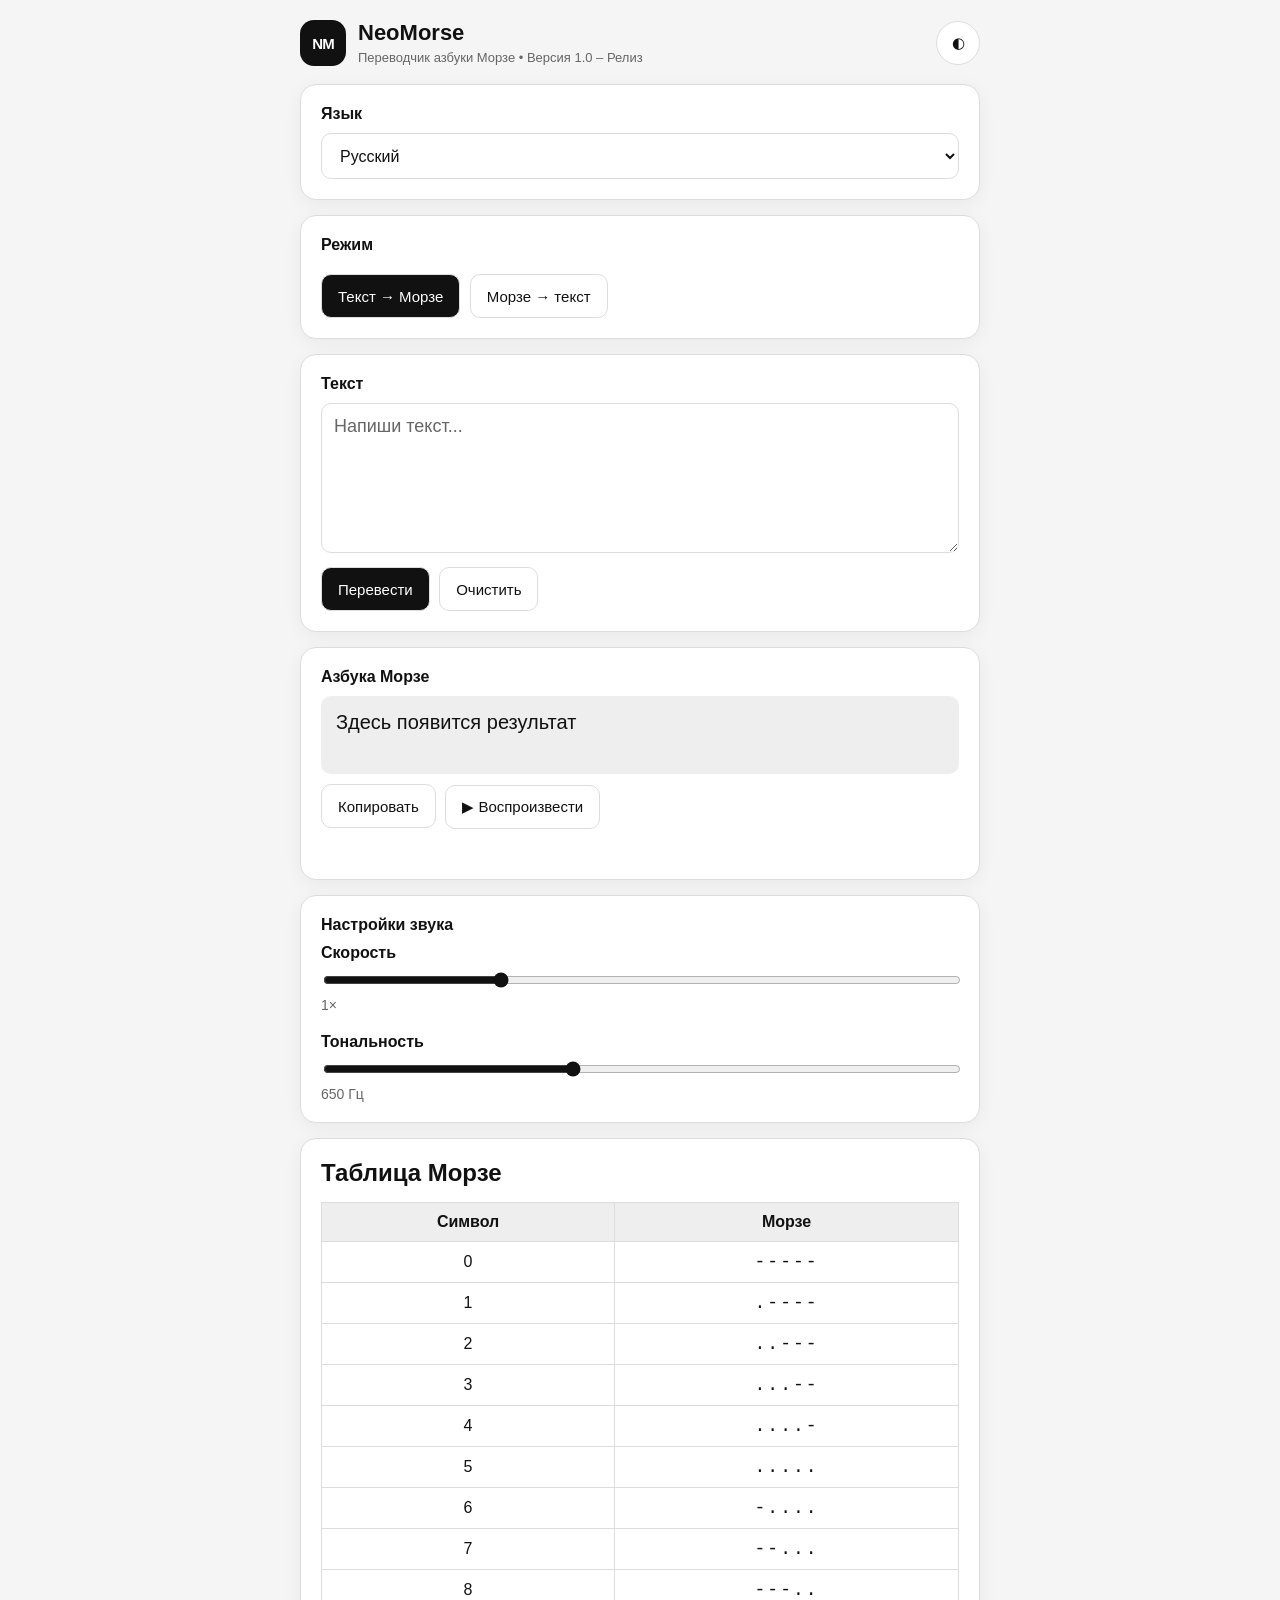
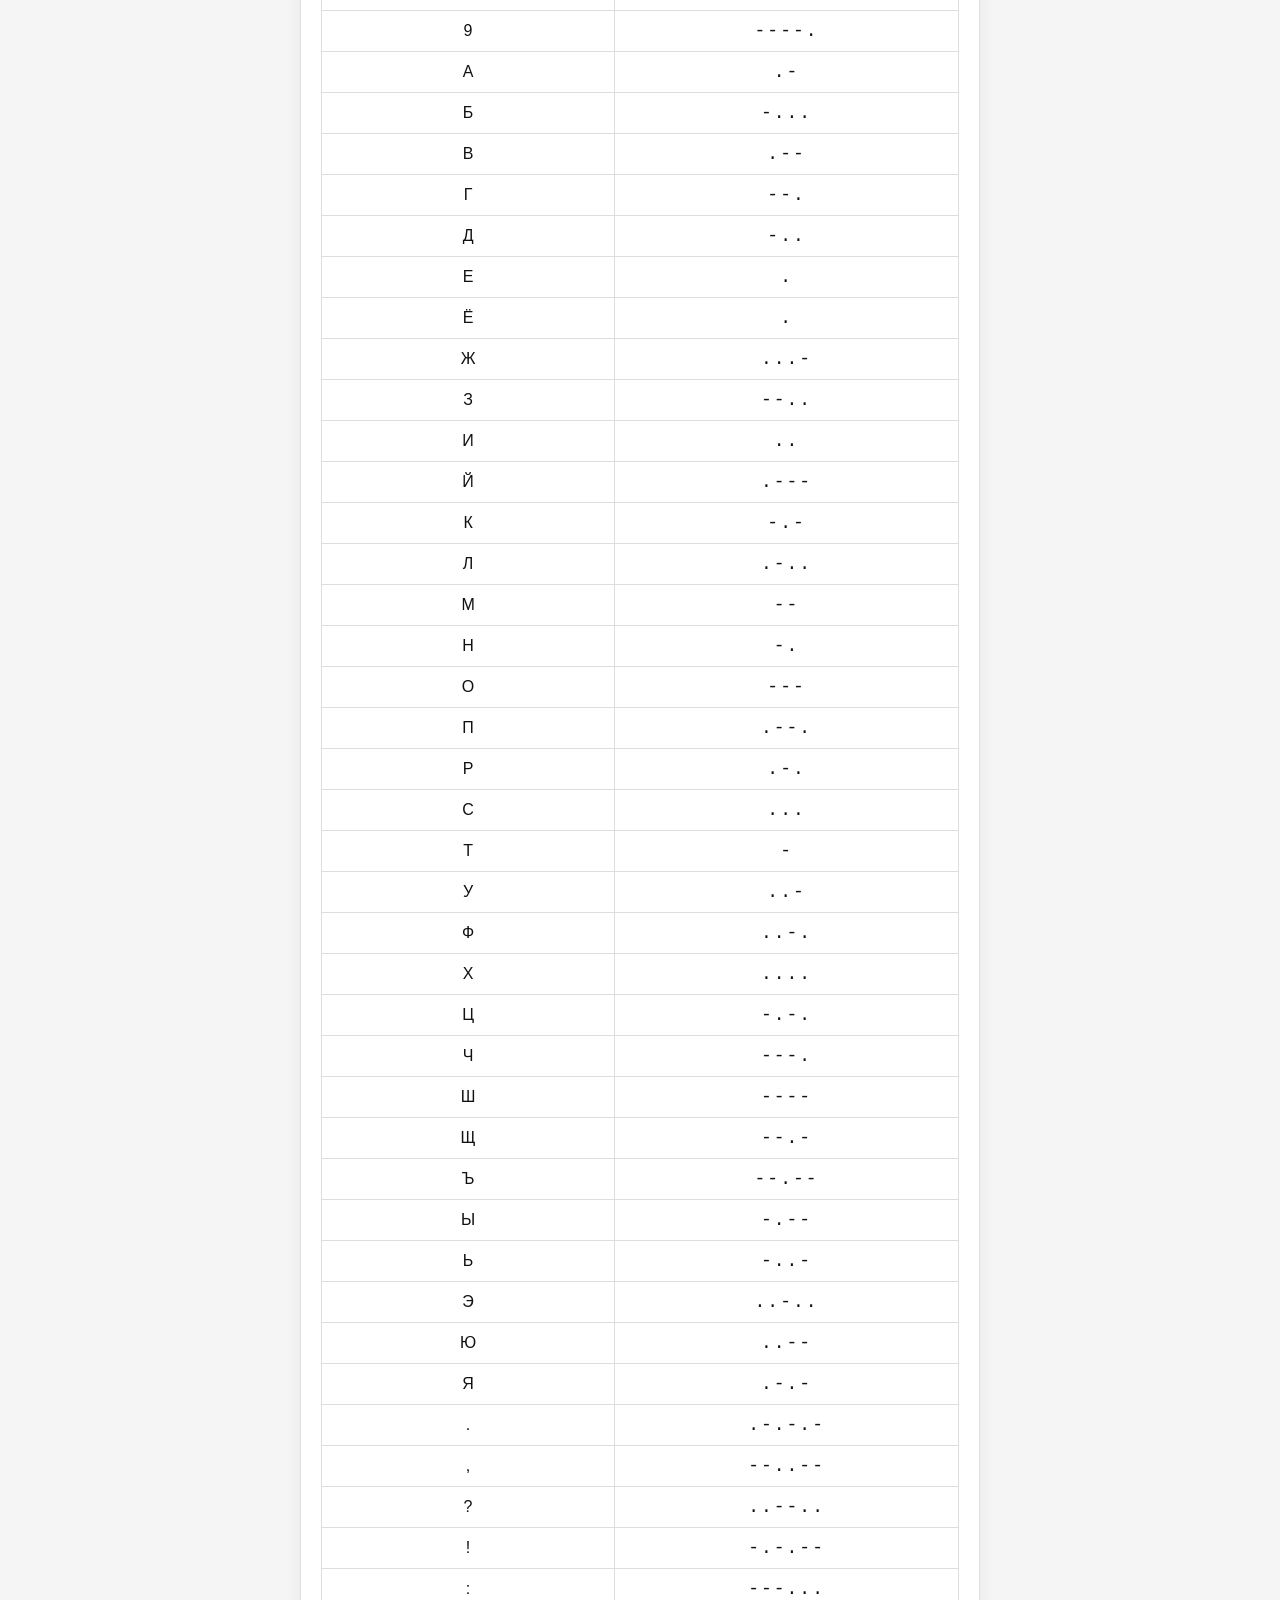
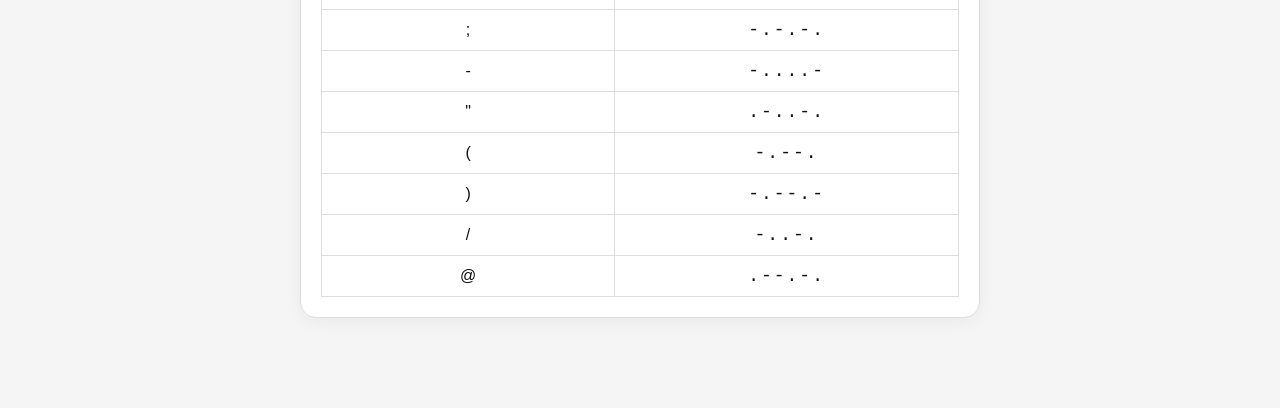
==== commit c956d92d: "NeoMorse • RELEASE – v1.0" ====
--- a/index.html
+++ b/index.html
@@ -4,12 +4,12 @@
 <meta charset="UTF-8">
 <meta name="viewport" content="width=device-width, initial-scale=1.0">
 
-<title>NeoMorse — v0.7</title>
+<title>NeoMorse — a simple web-based Morse code translator • v1.0 – RELEASE</title>
 
 <style>
 
 /* =========================================================
-   NEO MORSE 0.7 — ОСНОВНЫЕ СТИЛИ
+   NEO MORSE 1.0 — ОСНОВНЫЕ СТИЛИ
 ========================================================= */
 
 :root {
@@ -394,7 +394,7 @@
             </h1>
 
             <div class="brand-subtitle">
-                Переводчик азбуки Морзе • версия 0.7
+                Переводчик азбуки Морзе • Версия 1.0 – Релиз
             </div>
 
         </div>
@@ -650,9 +650,9 @@
    КОНФИГУРАЦИЯ
 ========================================================= */
 
-const APP_VERSION = "0.7";
-
-const STORAGE_KEY = "neoMorseState_v07";
+const APP_VERSION = "1.0";
+
+const STORAGE_KEY = "neoMorseState_v1";
 
 const EMPTY_RESULT =
     "Здесь появится результат";
@@ -981,7 +981,7 @@
         */
 
         console.warn(
-            "Neo Morse: не удалось сохранить состояние.",
+            "NeoMorse: не удалось сохранить состояние.",
             error
         );
     }
@@ -1040,7 +1040,7 @@
         */
 
         console.warn(
-            "Neo Morse: повреждённые настройки. Используются стандартные.",
+            "NeoMorse: повреждённые настройки. Используются стандартные.",
             error
         );
 
@@ -2602,7 +2602,7 @@
     function() {
 
         /*
-            Ключевая защита 0.7:
+            Ключевая защита 1.0:
 
             повторное нажатие во время
             воспроизведения НЕ запускает
@@ -2677,7 +2677,7 @@
     ) {
 
         console.error(
-            "Neo Morse: элементы интерфейса не найдены."
+            "NeoMorse: элементы интерфейса не найдены."
         );
 
         return;
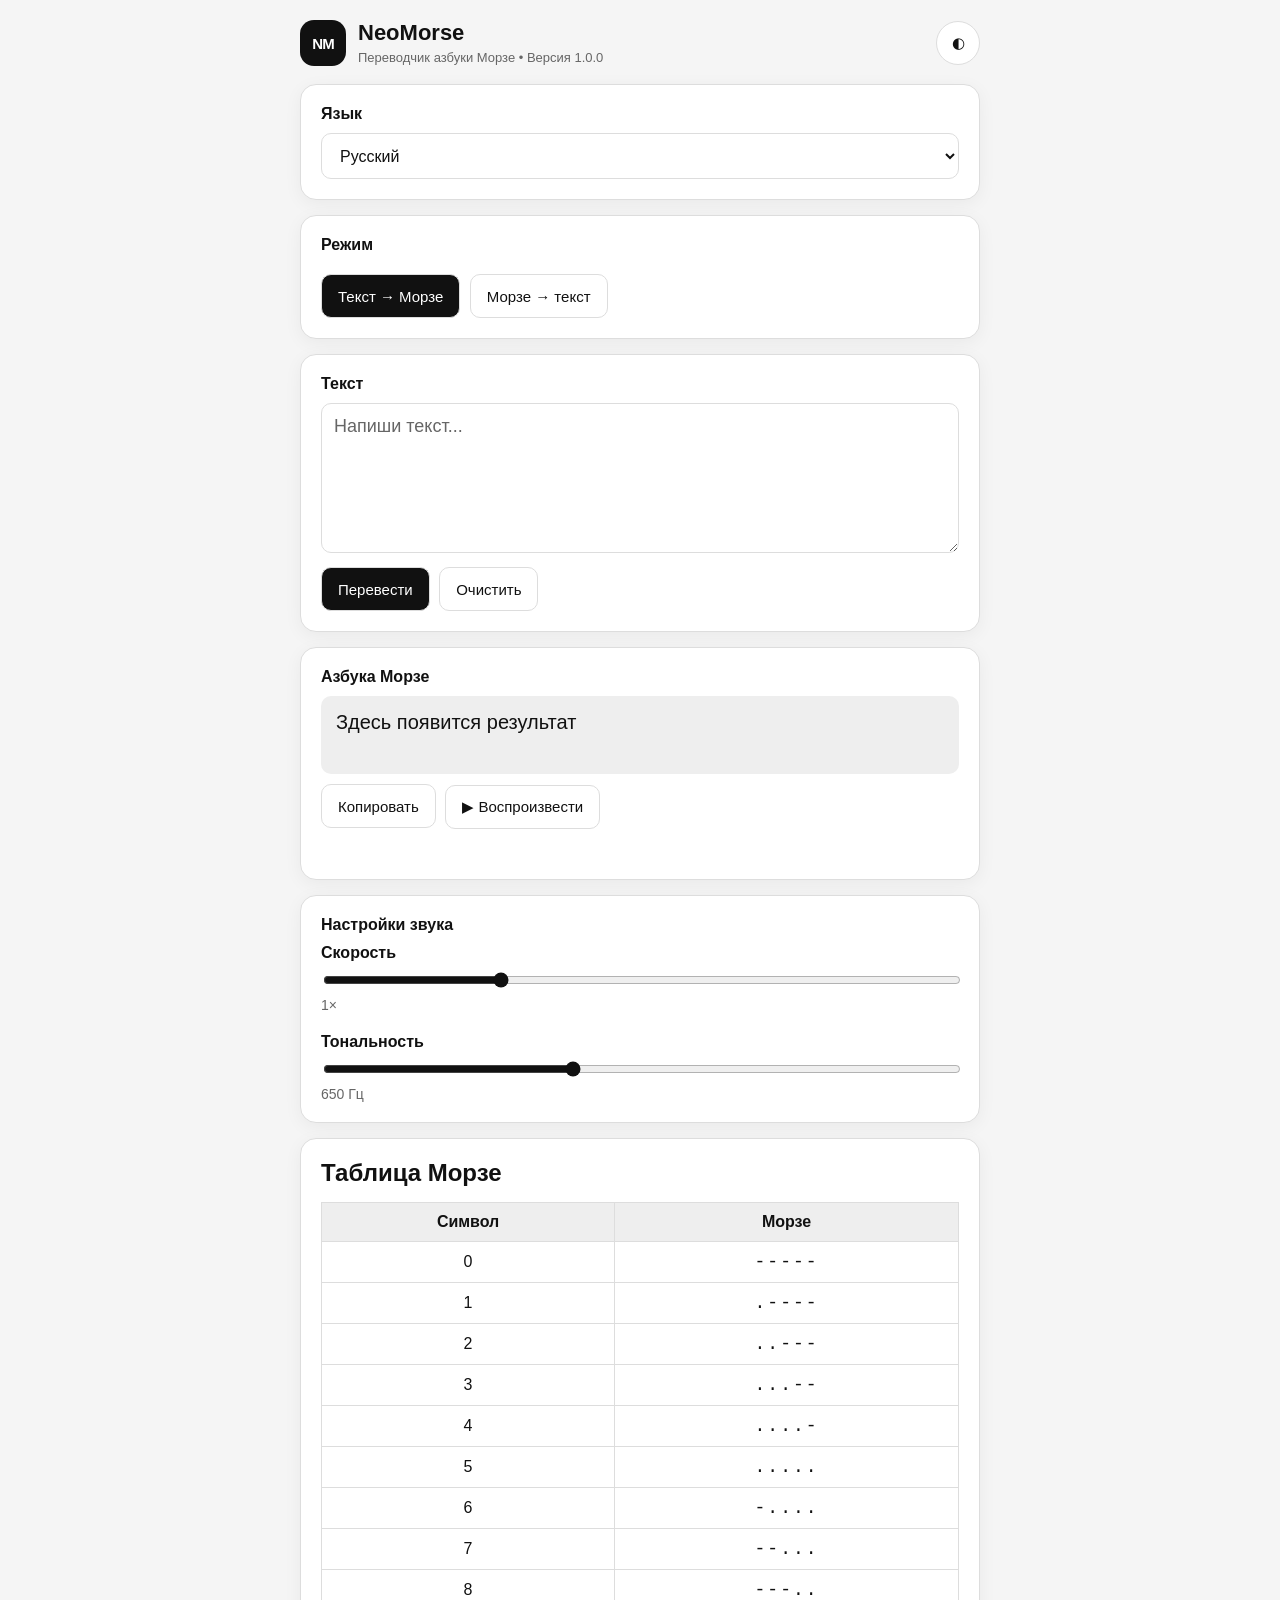
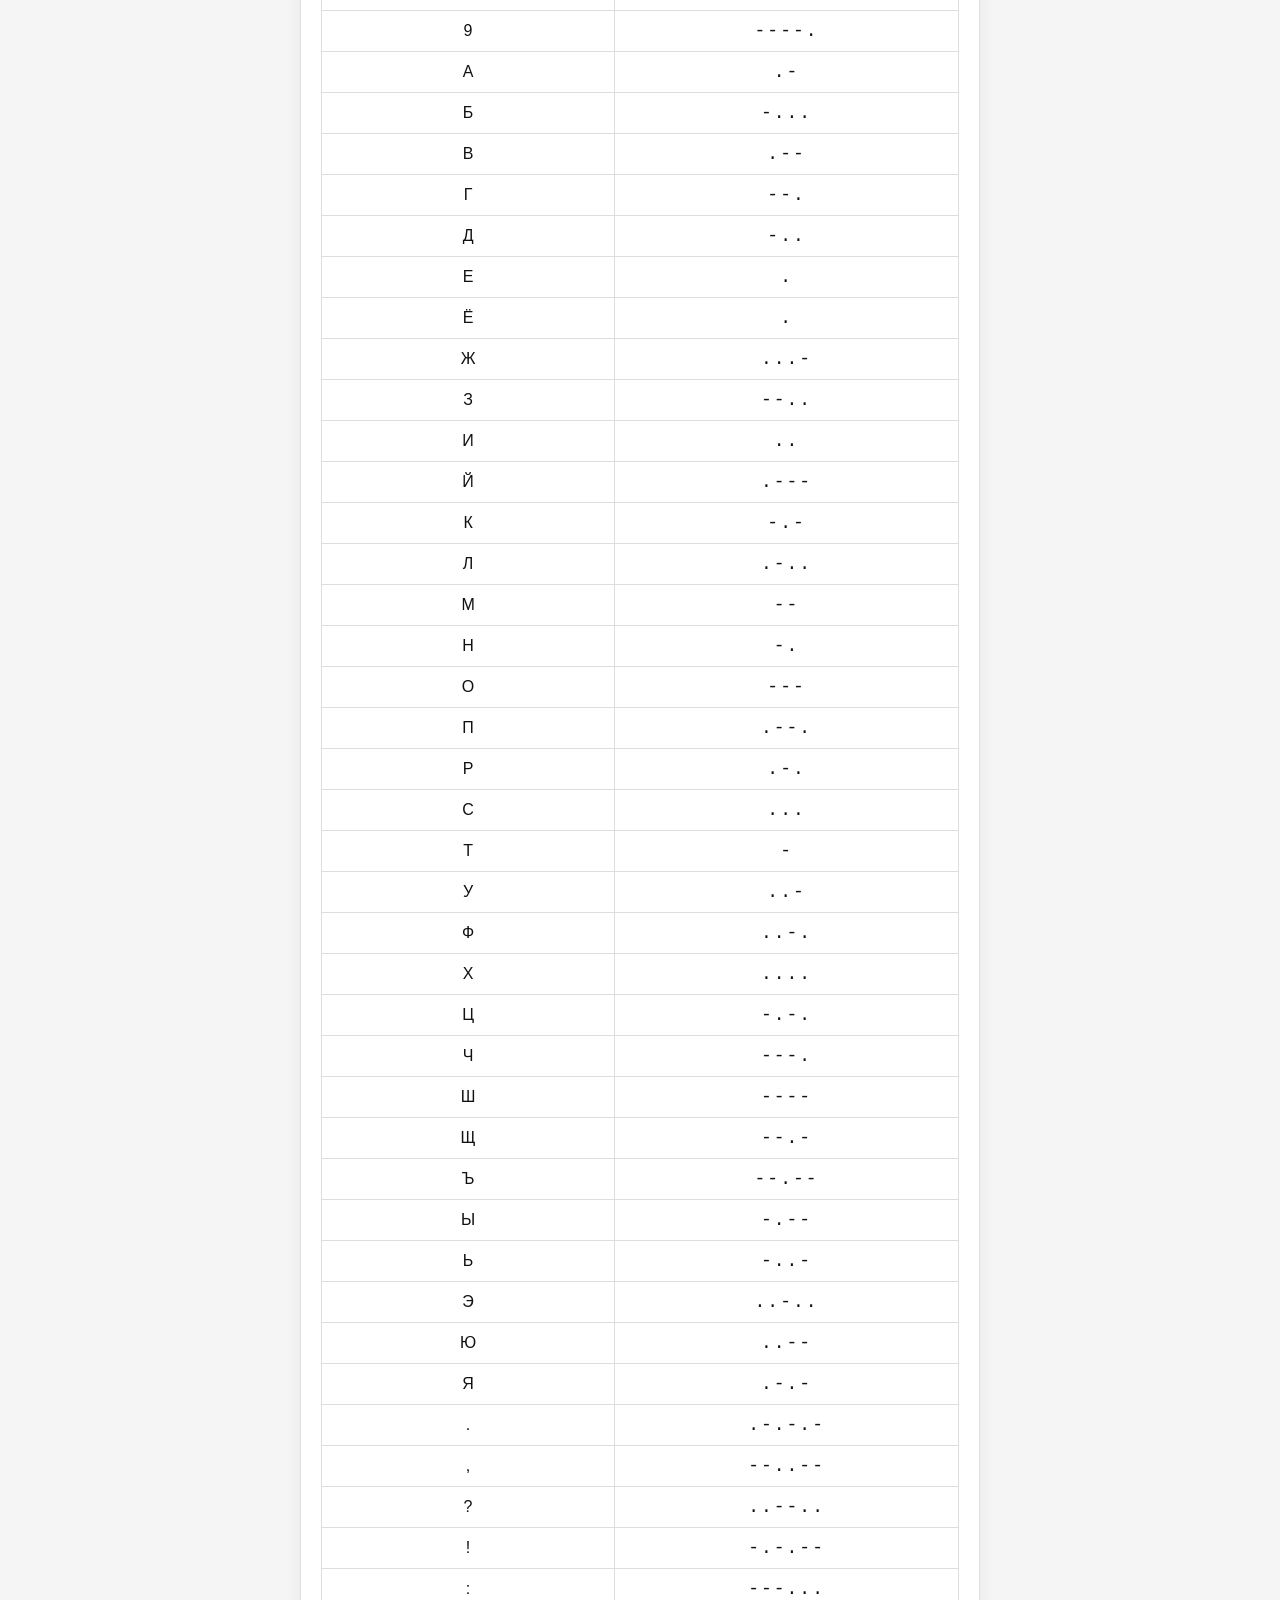
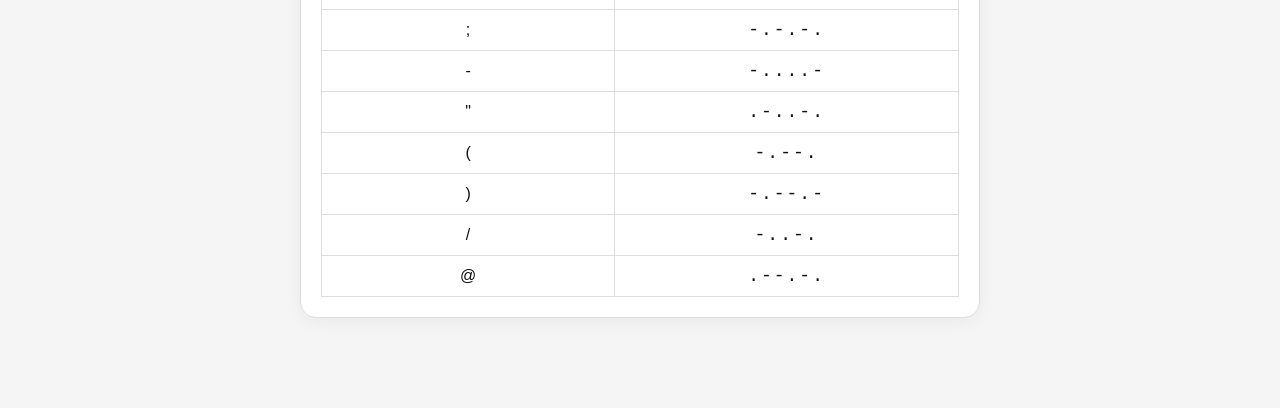
==== commit 95ff7c66: "«NeoMorse» — Release: v1.0.0" ====
--- a/index.html
+++ b/index.html
@@ -4,12 +4,12 @@
 <meta charset="UTF-8">
 <meta name="viewport" content="width=device-width, initial-scale=1.0">
 
-<title>NeoMorse — a simple web-based Morse code translator • v1.0 – RELEASE</title>
+<title>«NeoMorse» — a simple web-based Morse code translator • v1.0.0 – RELEASE</title>
 
 <style>
 
 /* =========================================================
-   NEO MORSE 1.0 — ОСНОВНЫЕ СТИЛИ
+   NEO MORSE 1.0.0 — ОСНОВНЫЕ СТИЛИ
 ========================================================= */
 
 :root {
@@ -394,7 +394,7 @@
             </h1>
 
             <div class="brand-subtitle">
-                Переводчик азбуки Морзе • Версия 1.0 – Релиз
+                Переводчик азбуки Морзе • Версия 1.0.0
             </div>
 
         </div>
@@ -641,7 +641,7 @@
 <script>
 
 /* =========================================================
-   NEO MORSE 0.7
+   NEO MORSE 1.0.0
    СТАБИЛЬНОЕ СОСТОЯНИЕ + LOCAL STORAGE
 ========================================================= */
 
@@ -650,7 +650,7 @@
    КОНФИГУРАЦИЯ
 ========================================================= */
 
-const APP_VERSION = "1.0";
+const APP_VERSION = "1.0.0";
 
 const STORAGE_KEY = "neoMorseState_v1";
 
@@ -2602,7 +2602,7 @@
     function() {
 
         /*
-            Ключевая защита 1.0:
+            Ключевая защита 1.0.0:
 
             повторное нажатие во время
             воспроизведения НЕ запускает
@@ -2711,7 +2711,7 @@
 
 
 /* =========================================================
-   КОНЕЦ NEO MORSE 0.7
+   КОНЕЦ NEO MORSE 1.0.0
 ========================================================= */
 
 </script>
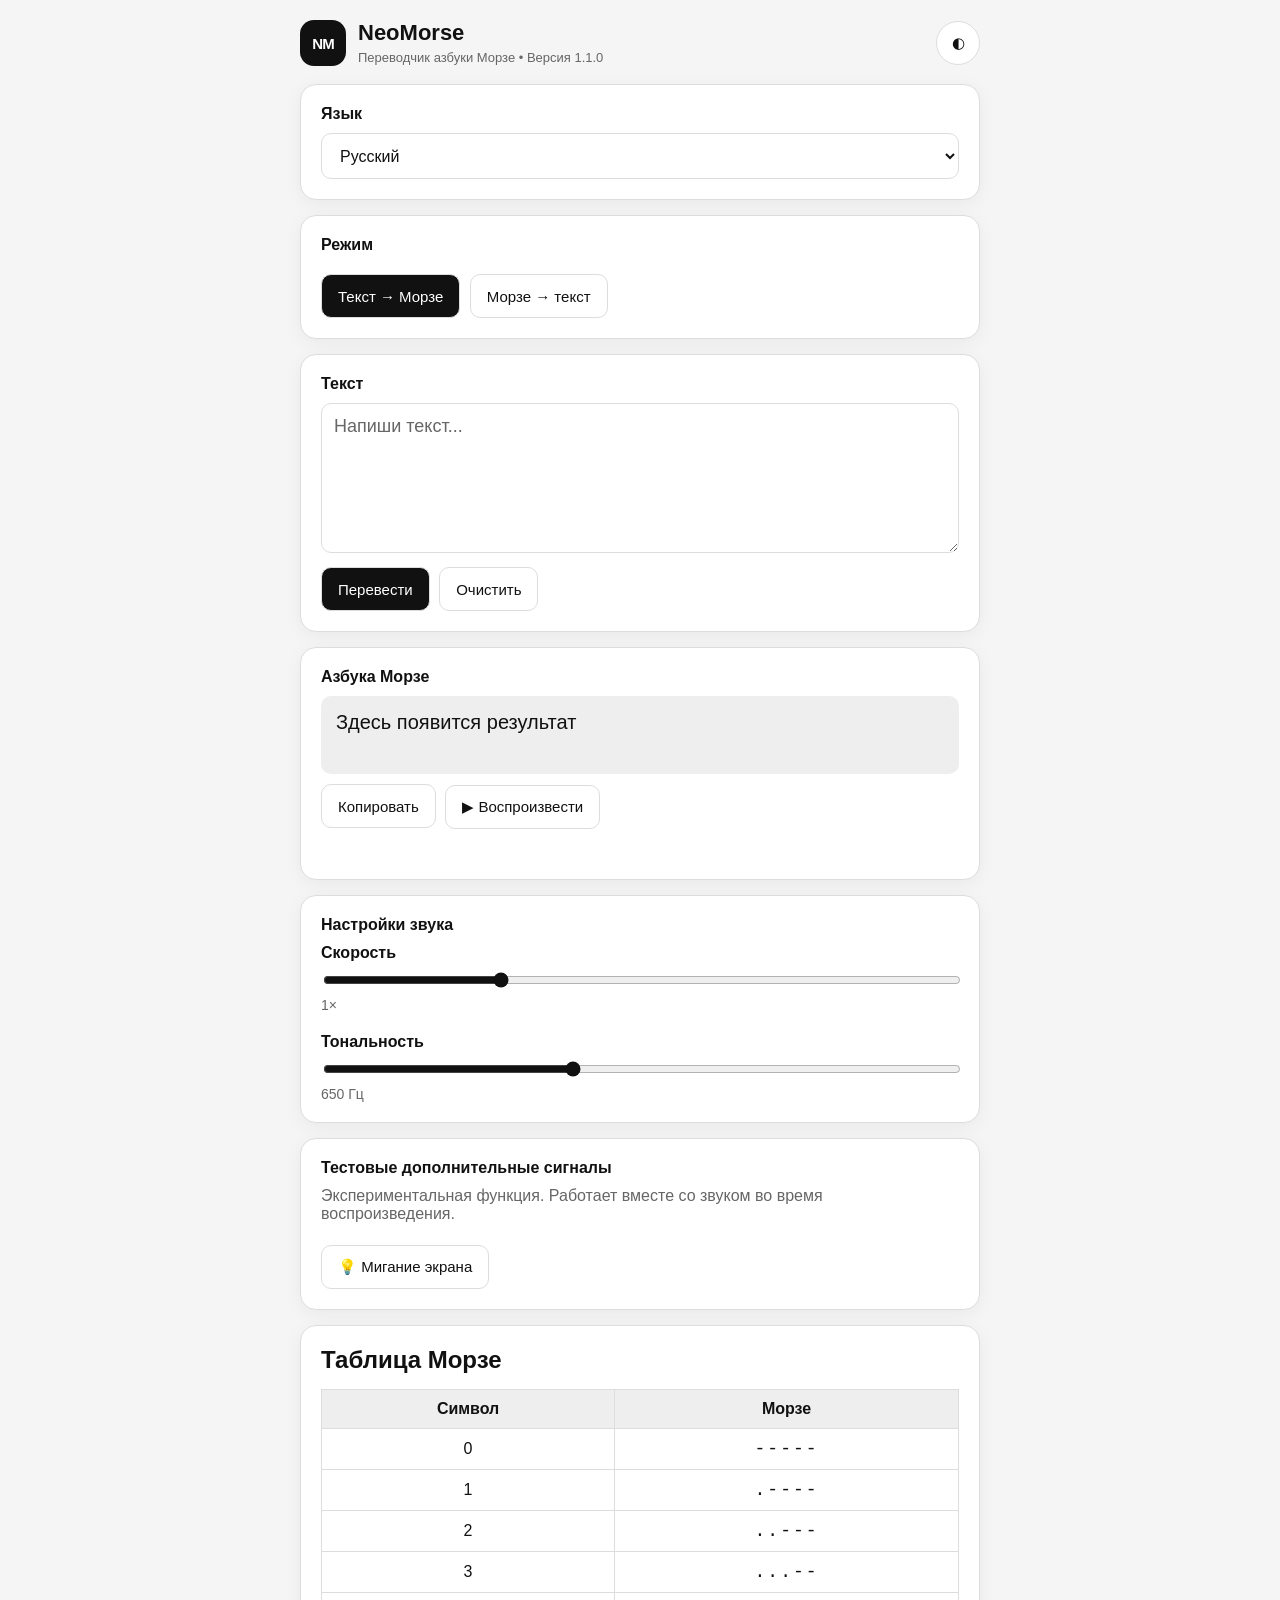
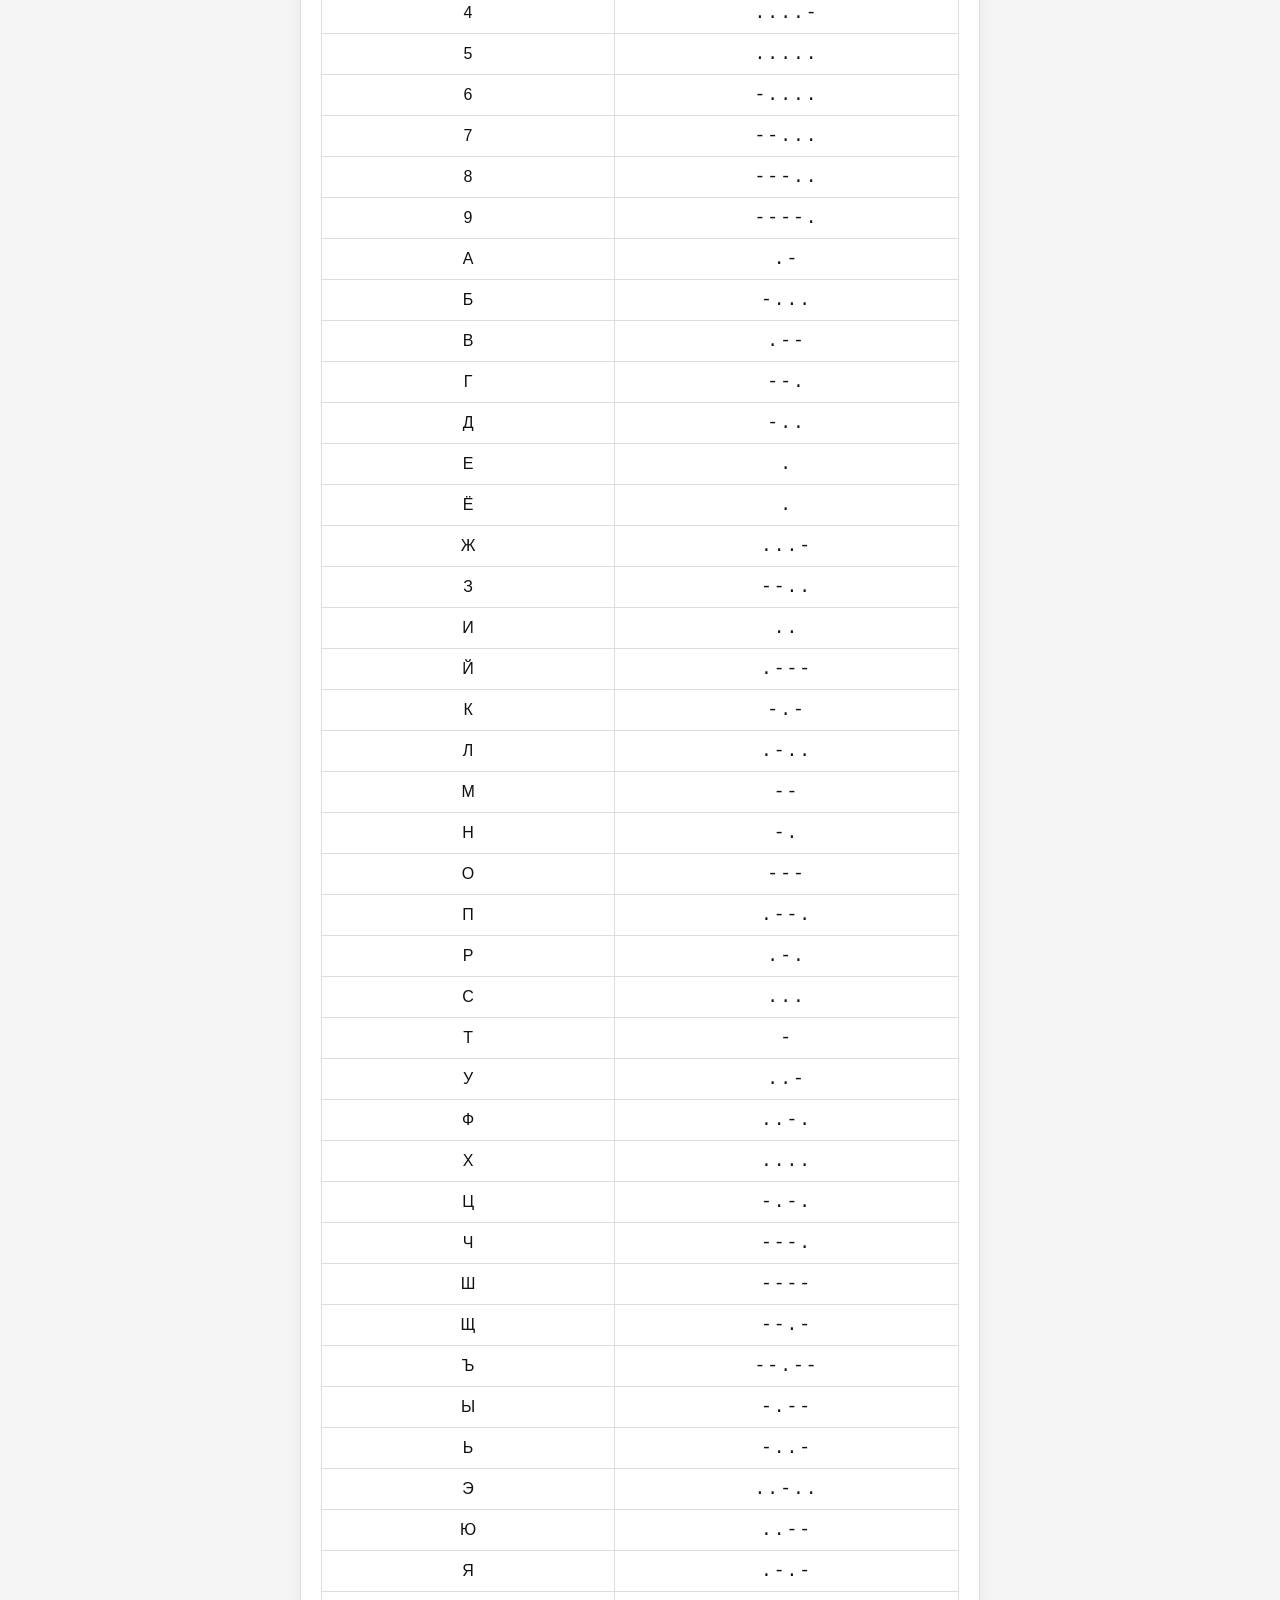
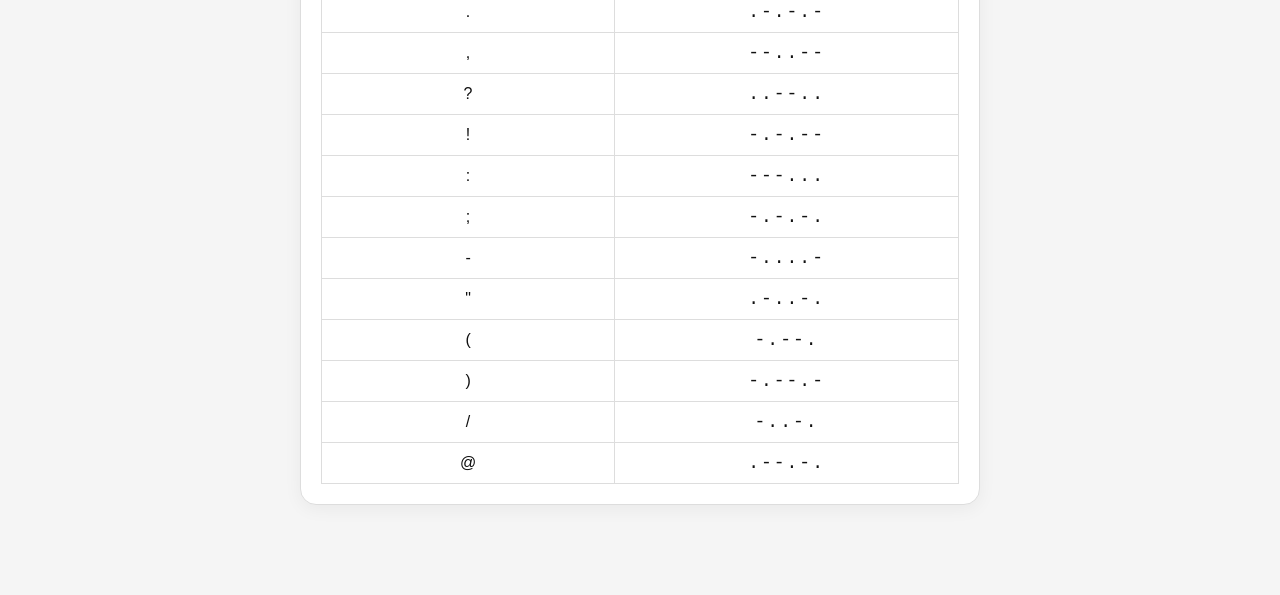
==== commit a17c236f: "Hihihiha" ====
--- a/index.html
+++ b/index.html
@@ -4,12 +4,12 @@
 <meta charset="UTF-8">
 <meta name="viewport" content="width=device-width, initial-scale=1.0">
 
-<title>«NeoMorse» — a simple web-based Morse code translator • v1.0.0 – RELEASE</title>
+<title>NeoMorse — a simple web-based Morse code translator • v1.1.0</title>
 
 <style>
 
 /* =========================================================
-   NEO MORSE 1.0.0 — ОСНОВНЫЕ СТИЛИ
+   NEO MORSE 1.0 — ОСНОВНЫЕ СТИЛИ
 ========================================================= */
 
 :root {
@@ -321,6 +321,29 @@
 }
 
 /* =========================================================
+   ТЕСТОВЫЕ ДОПОЛНИТЕЛЬНЫЕ СИГНАЛЫ (МИГАНИЕ ЭКРАНА)
+========================================================= */
+
+#flashOverlay {
+    position: fixed;
+    inset: 0;
+    background: #ffffff;
+    opacity: 0;
+    pointer-events: none;
+    z-index: 9999;
+    transition: none;
+}
+
+#flashOverlay.flash-on {
+    opacity: 1;
+}
+
+#flashButton.active {
+    background: var(--active);
+    color: var(--active-text);
+}
+
+/* =========================================================
    МОБИЛЬНАЯ АДАПТАЦИЯ
 ========================================================= */
 
@@ -394,7 +417,7 @@
             </h1>
 
             <div class="brand-subtitle">
-                Переводчик азбуки Морзе • Версия 1.0.0
+                Переводчик азбуки Морзе • Версия 1.1.0
             </div>
 
         </div>
@@ -434,6 +457,26 @@
             English
         </option>
 
+        <option value="uk">
+            Українська
+        </option>
+
+        <option value="de">
+            Deutsch
+        </option>
+
+        <option value="el">
+            Ελληνικά
+        </option>
+
+        <option value="he">
+            עברית
+        </option>
+
+        <option value="ja">
+            日本語 (Вабун)
+        </option>
+
     </select>
 
 </div>
@@ -607,6 +650,31 @@
 
 
 <!-- =======================================================
+     ТЕСТОВЫЕ ДОПОЛНИТЕЛЬНЫЕ СИГНАЛЫ
+======================================================= -->
+
+<div class="box">
+
+    <div class="label">
+        Тестовые дополнительные сигналы
+    </div>
+
+    <div class="subtitle" style="margin-bottom: 12px;">
+        Экспериментальная функция. Работает вместе
+        со звуком во время воспроизведения.
+    </div>
+
+    <button
+        id="flashButton"
+        type="button"
+    >
+        💡 Мигание экрана
+    </button>
+
+</div>
+
+
+<!-- =======================================================
      ТАБЛИЦА
 ======================================================= -->
 
@@ -638,10 +706,19 @@
 </div>
 
 
+<!-- =======================================================
+     ОВЕРЛЕЙ ДЛЯ МИГАНИЯ ЭКРАНА
+     Пустой на вид элемент, который на мгновение
+     становится ярким во время точки/тире.
+======================================================= -->
+
+<div id="flashOverlay" aria-hidden="true"></div>
+
+
 <script>
 
 /* =========================================================
-   NEO MORSE 1.0.0
+   NEO MORSE 0.7
    СТАБИЛЬНОЕ СОСТОЯНИЕ + LOCAL STORAGE
 ========================================================= */
 
@@ -650,7 +727,7 @@
    КОНФИГУРАЦИЯ
 ========================================================= */
 
-const APP_VERSION = "1.0.0";
+const APP_VERSION = "1.1.0";
 
 const STORAGE_KEY = "neoMorseState_v1";
 
@@ -784,6 +861,330 @@
 
 
 /* =========================================================
+   ОБЩИЕ ЦИФРЫ И ЗНАКИ ПРЕПИНАНИЯ
+   (переиспользуются во всех новых алфавитах,
+   чтобы не дублировать одни и те же значения
+   в каждой таблице по отдельности)
+========================================================= */
+
+const MORSE_DIGITS_PUNCT = {
+
+    "0": "-----",
+    "1": ".----",
+    "2": "..---",
+    "3": "...--",
+    "4": "....-",
+    "5": ".....",
+    "6": "-....",
+    "7": "--...",
+    "8": "---..",
+    "9": "----.",
+
+    ".": ".-.-.-",
+    ",": "--..--",
+    "?": "..--..",
+    "!": "-.-.--",
+    ":": "---...",
+    ";": "-.-.-.",
+    "-": "-....-",
+    "\"": ".-..-.",
+    "(": "-.--.",
+    ")": "-.--.-",
+    "/": "-..-.",
+    "@": ".--.-."
+};
+
+
+/* =========================================================
+   АЗБУКА МОРЗЕ — УКРАИНСКИЙ
+
+   Общие с русской таблицей буквы совпадают с
+   международной кириллической Морзе-таблицей.
+   В украинском алфавите нет Ё, Ъ, Ы, Э — вместо
+   этого добавлены Ґ, Є, І, Ї.
+========================================================= */
+
+const MORSE_UK = {
+
+    "А": ".-",
+    "Б": "-...",
+    "В": ".--",
+    "Г": "--.",
+    "Ґ": "--.",
+    "Д": "-..",
+    "Е": ".",
+    "Є": "..-..",
+    "Ж": "...-",
+    "З": "--..",
+    "И": "..",
+    "І": "..",
+    "Ї": ".---.",
+    "Й": ".---",
+    "К": "-.-",
+    "Л": ".-..",
+    "М": "--",
+    "Н": "-.",
+    "О": "---",
+    "П": ".--.",
+    "Р": ".-.",
+    "С": "...",
+    "Т": "-",
+    "У": "..-",
+    "Ф": "..-.",
+    "Х": "....",
+    "Ц": "-.-.",
+    "Ч": "---.",
+    "Ш": "----",
+    "Щ": "--.-",
+    "Ь": "-..-",
+    "Ю": "..--",
+    "Я": ".-.-",
+
+    ...MORSE_DIGITS_PUNCT
+};
+
+
+/* =========================================================
+   АЗБУКА МОРЗЕ — DEUTSCH
+
+   Базовый международный латинский алфавит
+   плюс немецкие дополнительные буквы.
+========================================================= */
+
+const MORSE_DE = {
+
+    ...MORSE_EN,
+
+    "Ä": ".-.-",
+    "Ö": "---.",
+    "Ü": "..--",
+    "ß": "...--.."
+};
+
+
+/* =========================================================
+   АЗБУКА МОРЗЕ — ΕΛΛΗΝΙΚΑ (ГРЕЧЕСКИЙ)
+========================================================= */
+
+const MORSE_EL = {
+
+    "Α": ".-",
+    "Β": "-...",
+    "Γ": "--.",
+    "Δ": "-..",
+    "Ε": ".",
+    "Ζ": "--..",
+    "Η": "....",
+    "Θ": "-.-.",
+    "Ι": "..",
+    "Κ": "-.-",
+    "Λ": ".-..",
+    "Μ": "--",
+    "Ν": "-.",
+    "Ξ": "-..-",
+    "Ο": "---",
+    "Π": ".--.",
+    "Ρ": ".-.",
+    "Σ": "...",
+    "Τ": "-",
+    "Υ": "-.--",
+    "Φ": "..-.",
+    "Χ": "----",
+    "Ψ": "--.-",
+    "Ω": ".--",
+
+    ...MORSE_DIGITS_PUNCT
+};
+
+
+/* =========================================================
+   АЗБУКА МОРЗЕ — עברית (ИВРИТ)
+
+   В иврите нет заглавных/строчных букв,
+   поэтому регистронезависимое приведение
+   для этого алфавита не требуется.
+========================================================= */
+
+const MORSE_HE = {
+
+    "א": ".-",
+    "ב": "-...",
+    "ג": "--.",
+    "ד": "-..",
+    "ה": "---",
+    "ו": ".",
+    "ז": "--..",
+    "ח": "....",
+    "ט": "..-",
+    "י": "..",
+    "כ": "-.-",
+    "ל": ".-..",
+    "מ": "--",
+    "נ": "-.",
+    "ס": "-.-.",
+    "ע": ".---",
+    "פ": ".--.",
+    "צ": ".--",
+    "ק": "--.-",
+    "ר": ".-.",
+    "ש": "...",
+    "ת": "-",
+
+    /*
+        Конечные формы букв (софит) —
+        используют тот же код, что и
+        обычная форма той же буквы,
+        чтобы реальные слова на иврите
+        (которые часто оканчиваются на
+        конечную форму) переводились
+        и распознавались корректно.
+    */
+
+    "ך": "-.-",
+    "ם": "--",
+    "ן": "-.",
+    "ף": ".--.",
+    "ץ": ".--",
+
+    ...MORSE_DIGITS_PUNCT
+};
+
+
+/* =========================================================
+   АЗБУКА МОРЗЕ — 日本語 (ВАБУН / WABUN CODE)
+
+   Код Вабун сопоставляет символы каны, а не
+   латинские буквы. Регистр здесь не применяется.
+========================================================= */
+
+const MORSE_JA = {
+
+    "ア": "--.--",
+    "イ": ".-",
+    "ウ": "..-",
+    "エ": "-.---",
+    "オ": ".-...",
+
+    "カ": ".-..",
+    "キ": "-.-..",
+    "ク": "...-",
+    "ケ": "-.--",
+    "コ": "----",
+
+    "サ": "-.-.-",
+    "シ": "--.-.",
+    "ス": "---.-",
+    "セ": ".---.",
+    "ソ": "---.",
+
+    "タ": "-.",
+    "チ": "..-.",
+    "ツ": ".--.",
+    "テ": ".-.--",
+    "ト": "..-..",
+
+    "ナ": ".-.",
+    "ニ": "-.-.",
+    "ヌ": "....",
+    "ネ": "--.-",
+    "ノ": "..--",
+
+    "ハ": "-...",
+    "ヒ": "--..-",
+    "フ": "--..",
+    "ヘ": ".",
+    "ホ": "-..",
+
+    "マ": "-..-",
+    "ミ": "..-.-",
+    "ム": "-",
+    "メ": "-...-",
+    "モ": "-..-.",
+
+    "ヤ": ".--",
+    "ユ": "-..--",
+    "ヨ": "--",
+
+    "ラ": "...",
+    "リ": "--.",
+    "ル": "-.--.",
+    "レ": "---",
+    "ロ": ".-.-",
+
+    "ワ": "-.-",
+    "ヰ": ".-..-",
+    "ヱ": ".--..",
+    "ヲ": ".---",
+    "ン": ".-.-.",
+
+    "゛": "..",
+    "゜": "..--.",
+    "ー": ".--.-",
+    "、": ".-.-.-",
+    "。": ".-.-..",
+
+    "0": "-----",
+    "1": ".----",
+    "2": "..---",
+    "3": "...--",
+    "4": "....-",
+    "5": ".....",
+    "6": "-....",
+    "7": "--...",
+    "8": "---..",
+    "9": "----."
+};
+
+
+/* =========================================================
+   РЕЕСТР ЯЗЫКОВ
+
+   Единая точка, через которую подключаются
+   все таблицы алфавитов. Чтобы добавить новый
+   язык в будущем — достаточно создать константу
+   MORSE_XX и дописать одну строку сюда.
+========================================================= */
+
+const MORSE_ALPHABETS = {
+
+    ru: {
+        table: MORSE_RU,
+        locale: "ru"
+    },
+
+    en: {
+        table: MORSE_EN,
+        locale: "en"
+    },
+
+    uk: {
+        table: MORSE_UK,
+        locale: "uk"
+    },
+
+    de: {
+        table: MORSE_DE,
+        locale: "de"
+    },
+
+    el: {
+        table: MORSE_EL,
+        locale: "el"
+    },
+
+    he: {
+        table: MORSE_HE,
+        locale: "he"
+    },
+
+    ja: {
+        table: MORSE_JA,
+        locale: "ja"
+    }
+};
+
+
+/* =========================================================
    СОСТОЯНИЕ ПРИЛОЖЕНИЯ
 ========================================================= */
 
@@ -801,7 +1202,9 @@
 
     speed: "1",
 
-    pitch: "650"
+    pitch: "650",
+
+    flash: false
 };
 
 
@@ -824,15 +1227,56 @@
 
 function getCurrentMorse() {
 
+    const key =
+        languageSelect &&
+        languageSelect.value;
+
+    const entry =
+        key &&
+        Object.prototype.hasOwnProperty
+            .call(MORSE_ALPHABETS, key) &&
+        MORSE_ALPHABETS[key];
+
     if (
+        entry &&
+        entry.table
+    ) {
+
+        return entry.table;
+    }
+
+    return MORSE_RU;
+}
+
+
+/* =========================================================
+   БЕЗОПАСНОЕ ПОЛУЧЕНИЕ ТЕКУЩЕЙ ЛОКАЛИ
+   (нужна для корректного toLocaleUpperCase,
+   например ß → SS в немецком, или турецкие
+   и другие языко-зависимые варианты регистра)
+========================================================= */
+
+function getCurrentLocale() {
+
+    const key =
         languageSelect &&
-        languageSelect.value === "en"
-    ) {
-
-        return MORSE_EN;
-    }
-
-    return MORSE_RU;
+        languageSelect.value;
+
+    const entry =
+        key &&
+        Object.prototype.hasOwnProperty
+            .call(MORSE_ALPHABETS, key) &&
+        MORSE_ALPHABETS[key];
+
+    if (
+        entry &&
+        entry.locale
+    ) {
+
+        return entry.locale;
+    }
+
+    return "ru";
 }
 
 
@@ -928,6 +1372,12 @@
 
 const themeButton =
     document.getElementById("themeButton");
+
+const flashButton =
+    document.getElementById("flashButton");
+
+const flashOverlay =
+    document.getElementById("flashOverlay");
 
 
 /* =========================================================
@@ -955,7 +1405,9 @@
         speedValue &&
         pitchRange &&
         pitchValue &&
-        themeButton
+        themeButton &&
+        flashButton &&
+        flashOverlay
     );
 }
 
@@ -1062,10 +1514,10 @@
         "dark"
     ];
 
-    const validLanguages = [
-        "ru",
-        "en"
-    ];
+    const validLanguages =
+        Object.keys(
+            MORSE_ALPHABETS
+        );
 
     const validModes = [
         "encode",
@@ -1144,6 +1596,9 @@
             "";
     }
 
+    state.flash =
+        Boolean(state.flash);
+
     if (
         typeof state.result !== "string"
     ) {
@@ -1261,6 +1716,11 @@
 
     result.textContent =
         state.result;
+
+    flashButton.classList.toggle(
+        "active",
+        state.flash
+    );
 }
 
 
@@ -1293,7 +1753,9 @@
 
     const source =
         String(text || "")
-            .toUpperCase();
+            .toLocaleUpperCase(
+                getCurrentLocale()
+            );
 
     const output = [];
 
@@ -1547,6 +2009,67 @@
         saveState();
     }
 );
+
+
+/* =========================================================
+   ТЕСТОВЫЙ СИГНАЛ — МИГАНИЕ ЭКРАНА
+========================================================= */
+
+flashButton.addEventListener(
+    "click",
+    function() {
+
+        state.flash =
+            !state.flash;
+
+        flashButton.classList.toggle(
+            "active",
+            state.flash
+        );
+
+        saveState();
+
+        status.textContent =
+            state.flash
+                ? "Мигание экрана включено"
+                : "Мигание экрана выключено";
+    }
+);
+
+
+/* =========================================================
+   ВКЛЮЧЕНИЕ / ВЫКЛЮЧЕНИЕ СИГНАЛА
+   (точка подключения к каждому тону:
+   пока здесь только мигание экрана —
+   остальное убрано как непригодное
+   для стабильной работы)
+========================================================= */
+
+function signalOn(duration) {
+
+    if (
+        state.flash &&
+        flashOverlay
+    ) {
+
+        flashOverlay.classList.add(
+            "flash-on"
+        );
+    }
+}
+
+
+function signalOff() {
+
+    if (
+        flashOverlay
+    ) {
+
+        flashOverlay.classList.remove(
+            "flash-on"
+        );
+    }
+}
 
 
 /* =========================================================
@@ -1995,6 +2518,14 @@
     playbackToken++;
 
     stopOscillator();
+
+    /*
+        На случай, если остановка произошла
+        посреди тона: гасим вибрацию/мигание/
+        фонарик, чтобы они не "зависли" включёнными.
+    */
+
+    signalOff();
 
     if (
         audioContext
@@ -2097,6 +2628,15 @@
             const context =
                 audioContext;
 
+            /*
+                Вибрация / мигание / фонарик
+                включаются одновременно со
+                звуковым тоном и на ту же
+                длительность.
+            */
+
+            signalOn(duration);
+
             let localOscillator =
                 null;
 
@@ -2111,6 +2651,8 @@
                     }
 
                     finished = true;
+
+                    signalOff();
 
                     if (
                         localOscillator
@@ -2602,7 +3144,7 @@
     function() {
 
         /*
-            Ключевая защита 1.0.0:
+            Ключевая защита 1.0:
 
             повторное нажатие во время
             воспроизведения НЕ запускает
@@ -2711,7 +3253,7 @@
 
 
 /* =========================================================
-   КОНЕЦ NEO MORSE 1.0.0
+   КОНЕЦ NEO MORSE 0.7
 ========================================================= */
 
 </script>
